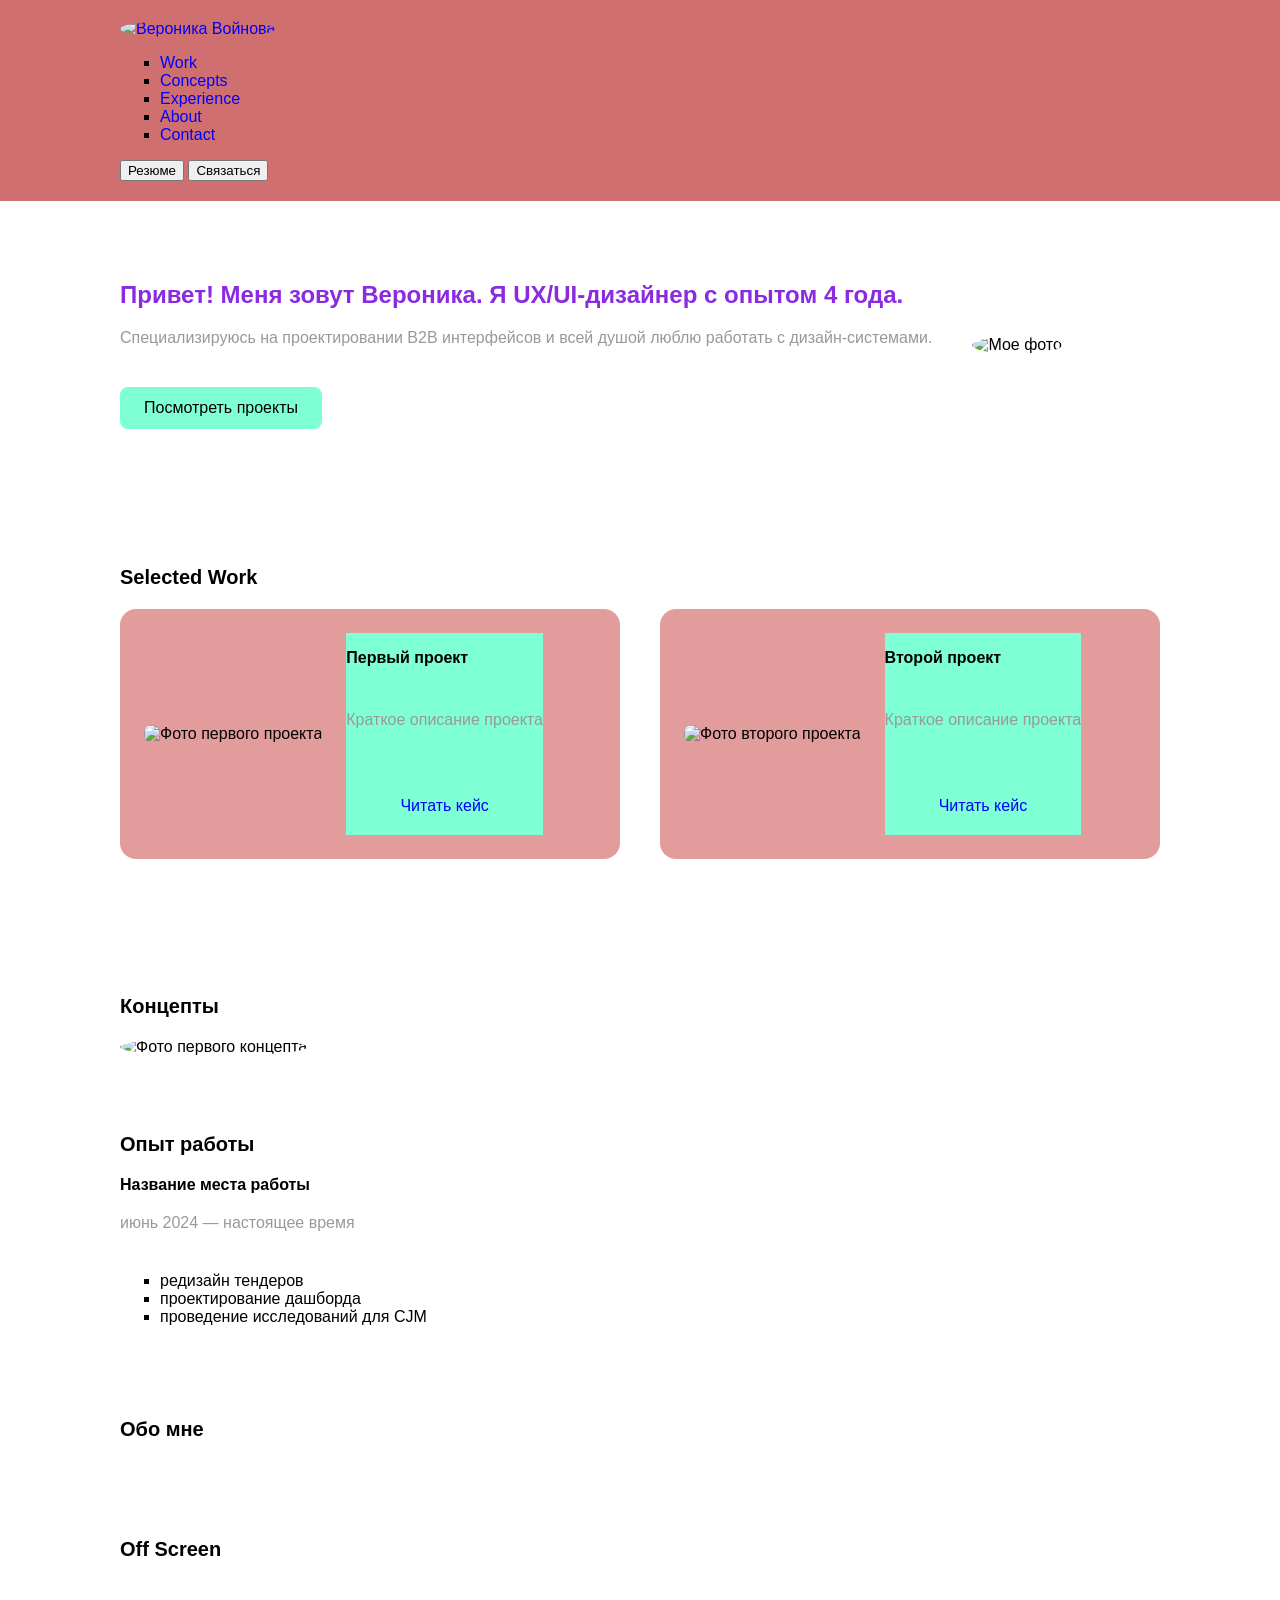
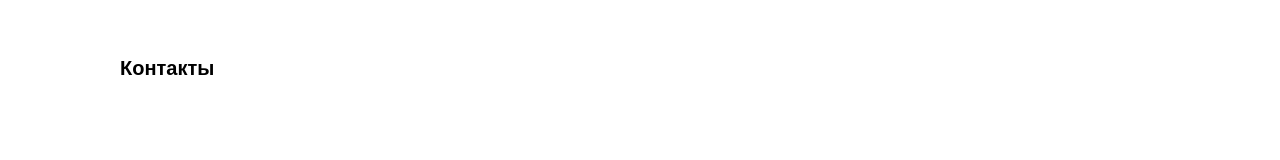
==== index.html @ bfbe74fc "обновление структуры без визуального рефакторинга" ====
<!DOCTYPE html>
<html lang="ru">
<head>
  <meta charset="UTF-8">
  <meta name="viewport" content="width=device-width, initial-scale=1.0">
  <title>Вероника Войнова</title>
  <link rel="stylesheet" href="style.css">
</head>
<body>

<header class="header">
    <div class="container header-container">
      <a href="/" class="logo">
        <img src="images/logo.jpg" alt="Вероника Войнова">
      </a>
      <nav class="navigation">
        <ul>
        <li><a href="#projects" class="menu-link">Work</a></li>
        <li><a href="#concepts" class="menu-link">Concepts</a></li>
        <li><a href="#experience" class="menu-link">Experience</a></li>
        <li><a href="#about" class="menu-link">About</a></li>
        <li><a href="#contact" class="menu-link">Contact</a></li>
        </ul>
      </nav>
      <div class="actions">
        <button class="button button-secondary" name="cv">Резюме</button>
        <button class="button button-primary" name="call">Связаться</button>
      </div>
    </div>
</header>

<main>

  <section class="hero">
    <div class="container hero-container">
      <div class="hero-content">
        <h1>Привет! Меня зовут Вероника. Я UX/UI-дизайнер с опытом 4 года.</h1>
        <p>Специализируюсь на проектировании B2B интерфейсов и всей душой люблю работать с дизайн-системами.</p>
        <a href="#projects" class="hero-button">Посмотреть проекты</a>
      </div>
      <!--вероятно фото можно поместить вообще в самом верху-->
      <div class="hero-photo">
        <img src="images/avatar.jpg" alt="Мое фото">
      </div>
    </div>
  </section>

  <section class="projects" id="projects">
    <div class="container">
    <h2>Selected Work</h2>
    <div class="projects-row">
      <div class="project-card">
        <img src="images/prjctimg1.jpg" alt="Фото первого проекта" class="project-card-img">
        <div class="project-card-content">
          <h3>Первый проект</h3>
          <p class="project-card-description">Краткое описание проекта</p>
          <a href="#" class="project-card-button">Читать кейс</a>
        </div>
      </div>
      <div class="project-card">
        <img src="images/prjctimg2.jpg" alt="Фото второго проекта" class="project-card-img">
        <div class="project-card-content">
          <h3>Второй проект</h3>
          <p class="project-card-description">Краткое описание проекта</p>
          <a href="#" class="project-card-button">Читать кейс</a>
        </div>
      </div>
    </div>
    </div>
  </section>

  <section class="concepts" id="concepts">
    <div class="container">
    <h2>Концепты</h2>
    <div class="concept-row">
      <div class="concept-card">
        <img src="images/conceptimg1.jpg" alt="Фото первого концепта" class="concept-card-img">
      </div>
    </div>
    </div>
  </section>

  <section class="experience" id="experience">
    <div class="container">
    <h2>Опыт работы</h2>
    <div>
      <h3>Название места работы</h3>
      <p class="exp-timer">июнь 2024 — настоящее время</p>
      <ul class="exp-description">
        <li>редизайн тендеров</li>
        <li>проектирование дашборда</li>
        <li>проведение исследований для CJM</li>
      </ul>
    </div>
    </div>
  </section>

  <section class="about" id="about">
    <div class="container">
      <h2>Обо мне</h2>
    </div>

  </section>

  <!-- Временная секция: позже удалить или интегрировать в About/Experience.
  <section class="skills" id="skills">
    <div class="container">
      <h2>Что я умею</h2>
    </div>

  </section>
  -->

  <section id="off-screen">
    <div class="container">
      <h2>Off Screen</h2>
    </div>
  </section>

  <section class="contact" id="contact">
    <div class="container">
    <h2>Контакты</h2>
    </div>
  </section>
</main>

<footer>

</footer>

<script src="script.js">

</script>

</body>
</html>
---- style.css ----
body {
  font-family: 'Lucida Sans', 'Lucida Sans Regular', 'Lucida Grande', 'Lucida Sans Unicode', Geneva, Verdana, sans-serif;
  margin: 0;
}
.header {
    background: rgb(207, 111, 111);
    padding: 20px 0;
    position: sticky;
    top: 0;
}

.hero {
  text-align: left;
  padding: 60px 0px;
}

.container {
  max-width: 1200px;
  padding: 0 120px;
  margin: 0 auto;
}

.hero-container {
  display: flex;
  gap: 40px;
  align-items: center;
  background-color: white;
}
img {
  border-radius: 50%;
}
h1 {
  color: blueviolet;
  font-size: 24px;
  margin-bottom: 20px;
}
p {
  color: #999;
  margin-bottom: 40px;
}
a {
  color: blue;
  text-decoration: none;
}
.hero-button {
  display: inline-block;
  padding: 12px 24px;
  background-color: aquamarine;
  border-radius: 8px;
  color: black;
  cursor: pointer;
}
.hero-button:hover {
  transition: background-color 0.8s ease;
  background-color: forestgreen;
}

.projects{
  text-align: left;
  padding: 60px 0px;
}

.projects-row {
  display: flex;
  gap: 40px;
}

.project-card {
  padding: 24px;
  display: flex;
  flex: 1;
  gap: 24px;
  align-items: center;
  background-color: rgb(227, 156, 156);
  border-radius: 16px;
}

h2 {
  color: #000;
  font-size: 20px;
  margin-bottom: 20px;
}
h3 {
  color: black;
  font-size: 16px;
  margin-bottom: 20px;
}

.project-card-content {
  display: grid;
  background-color:aquamarine;
  gap: 8px;
}

.project-card-img {
  border-radius: 8px;
}

.project-card-button {
  margin: 0 auto;
  padding: 20px 40px;
  align-items: center;
}

li {
  list-style: square;
}

.about {
  text-align: left;
  padding: 60px 0px;
}

.skills {
  text-align: left;
  padding: 60px 0px;
}

.concepts {
  text-align: left;
  padding: 60px 0px;
}

.contact {
  text-align: left;
  padding: 60px 0px;
}
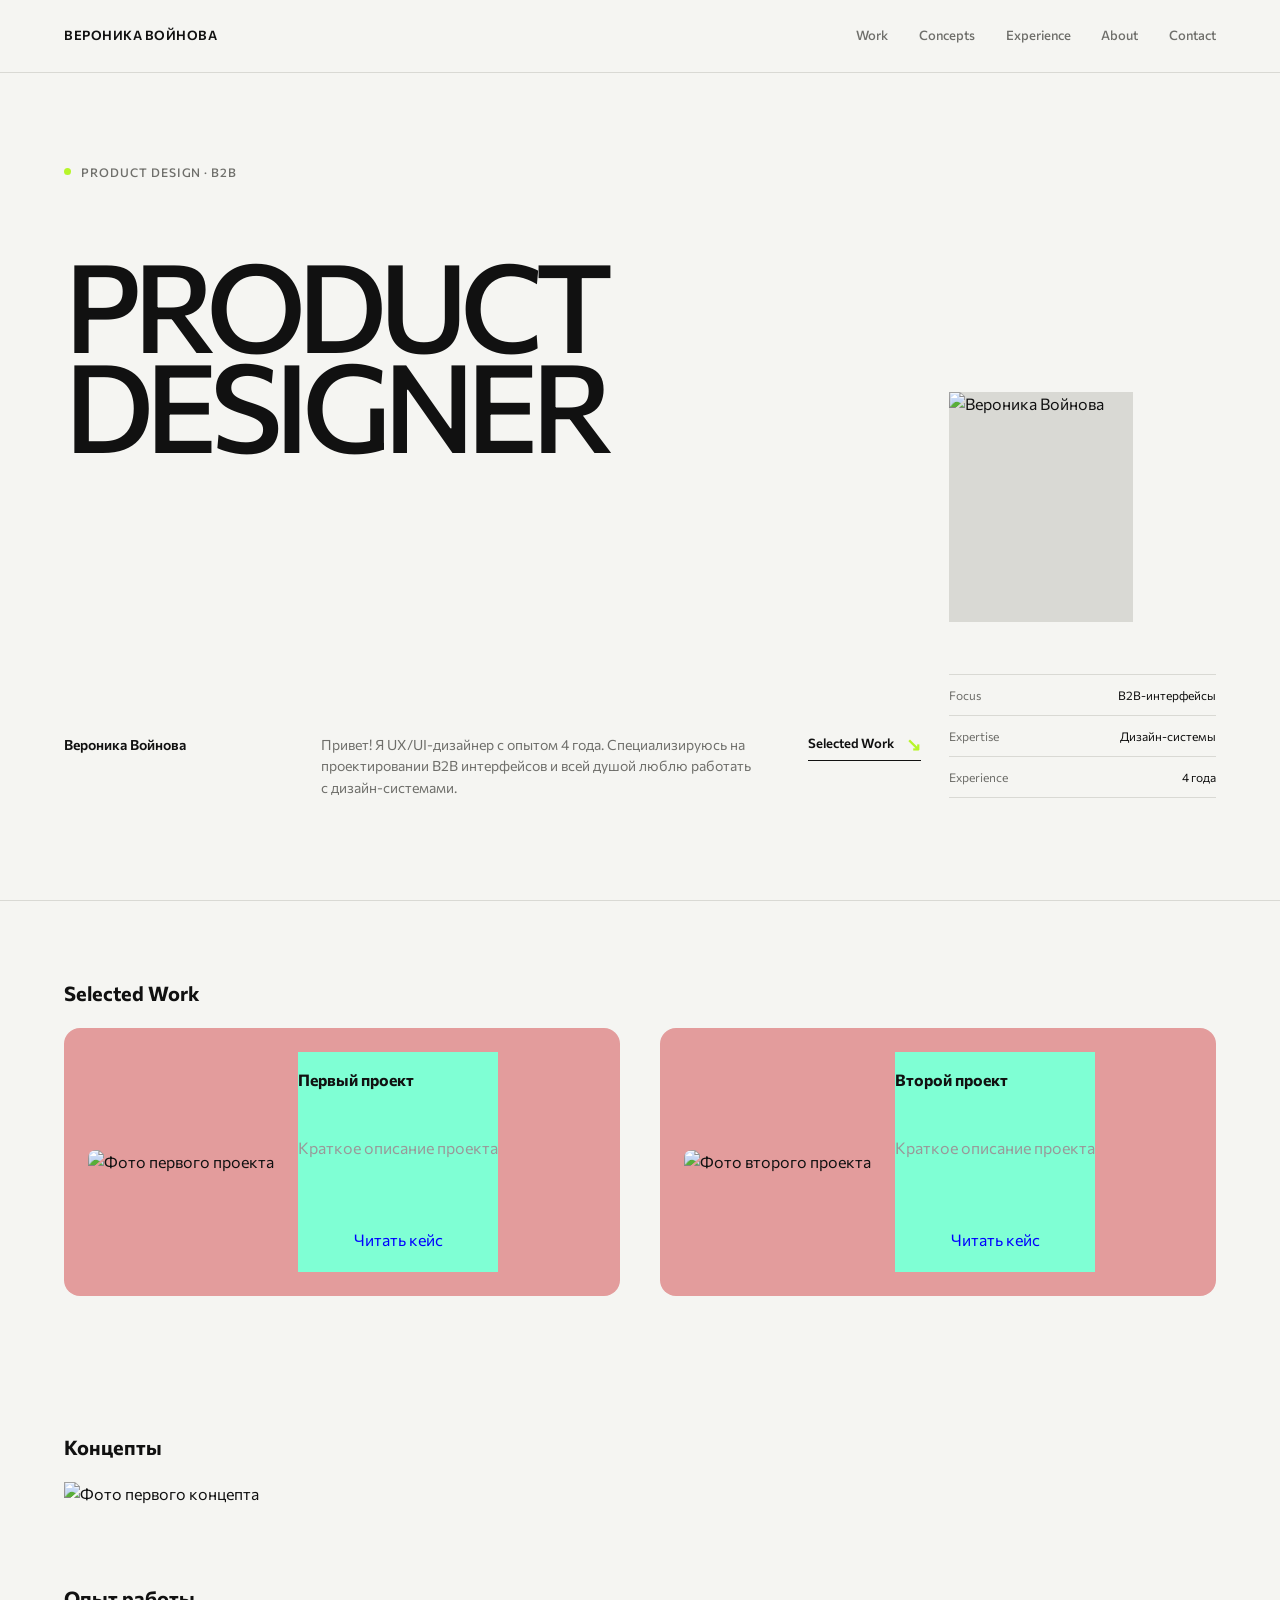
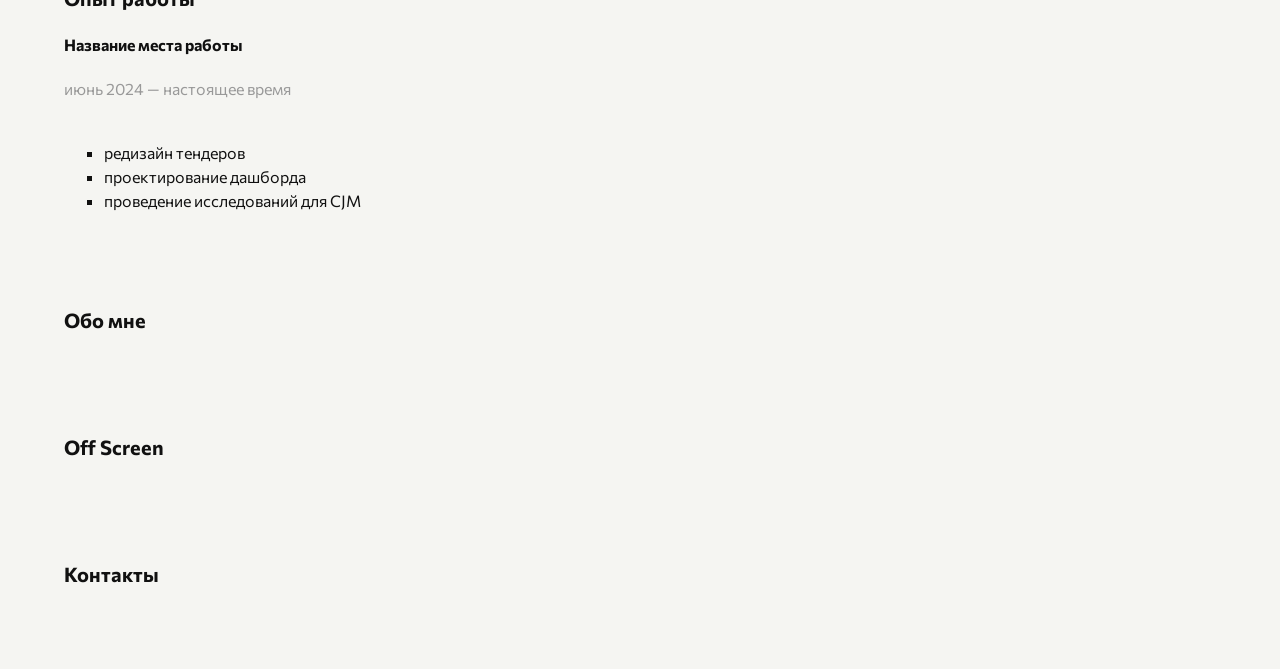
==== commit 5319aa14: "Redesign header and hero" ====
--- a/index.html
+++ b/index.html
@@ -4,15 +4,16 @@
   <meta charset="UTF-8">
   <meta name="viewport" content="width=device-width, initial-scale=1.0">
   <title>Вероника Войнова</title>
+  <link rel="preconnect" href="https://fonts.googleapis.com">
+  <link rel="preconnect" href="https://fonts.gstatic.com" crossorigin>
+  <link href="https://fonts.googleapis.com/css2?family=Commissioner:wght@400;500;600&amp;display=swap" rel="stylesheet">
   <link rel="stylesheet" href="style.css">
 </head>
 <body>
 
 <header class="header">
     <div class="container header-container">
-      <a href="/" class="logo">
-        <img src="images/logo.jpg" alt="Вероника Войнова">
-      </a>
+      <a href="./" class="logo">Вероника Войнова</a>
       <nav class="navigation">
         <ul>
         <li><a href="#projects" class="menu-link">Work</a></li>
@@ -22,10 +23,6 @@
         <li><a href="#contact" class="menu-link">Contact</a></li>
         </ul>
       </nav>
-      <div class="actions">
-        <button class="button button-secondary" name="cv">Резюме</button>
-        <button class="button button-primary" name="call">Связаться</button>
-      </div>
     </div>
 </header>
 
@@ -34,15 +31,34 @@
   <section class="hero">
     <div class="container hero-container">
       <div class="hero-content">
-        <h1>Привет! Меня зовут Вероника. Я UX/UI-дизайнер с опытом 4 года.</h1>
-        <p>Специализируюсь на проектировании B2B интерфейсов и всей душой люблю работать с дизайн-системами.</p>
-        <a href="#projects" class="hero-button">Посмотреть проекты</a>
+        <p class="hero-kicker"><span aria-hidden="true"></span>Product design · B2B</p>
+        <h1 class="hero-title">Product<br>Designer</h1>
+        <div class="hero-intro">
+          <p class="hero-name">Вероника Войнова</p>
+          <p class="hero-description">Привет! Я UX/UI-дизайнер с опытом 4 года. Специализируюсь на проектировании B2B интерфейсов и всей душой люблю работать с дизайн-системами.</p>
+          <a href="#projects" class="hero-button">Selected Work <span aria-hidden="true">↘</span></a>
+        </div>
       </div>
-      <!--вероятно фото можно поместить вообще в самом верху-->
-      <div class="hero-photo">
-        <img src="images/avatar.jpg" alt="Мое фото">
+      <aside class="hero-aside" aria-label="Специализация">
+        <div class="hero-photo">
+          <img class="hero-photo-img" src="images/avatar.jpg" alt="Вероника Войнова">
+        </div>
+        <dl class="hero-meta">
+          <div>
+            <dt>Focus</dt>
+            <dd>B2B-интерфейсы</dd>
+          </div>
+          <div>
+            <dt>Expertise</dt>
+            <dd>Дизайн-системы</dd>
+          </div>
+          <div>
+            <dt>Experience</dt>
+            <dd>4 года</dd>
+          </div>
+        </dl>
+      </aside>
       </div>
-    </div>
   </section>
 
   <section class="projects" id="projects">
@@ -133,4 +149,4 @@
 </script>
 
 </body>
-</html>+</html>
--- a/style.css
+++ b/style.css
@@ -1,95 +1,305 @@
+:root {
+  --color-bg: #F5F5F2;
+  --color-text: #111111;
+  --color-text-secondary: #6F6F6B;
+  --color-border: #D9D9D4;
+  --color-accent: #B7F52A;
+  --container-width: 1280px;
+  --page-gutter: clamp(20px, 5vw, 72px);
+  --header-height: 72px;
+}
+
+*,
+*::before,
+*::after {
+  box-sizing: border-box;
+}
+
+html {
+  scroll-behavior: smooth;
+}
+
 body {
-  font-family: 'Lucida Sans', 'Lucida Sans Regular', 'Lucida Grande', 'Lucida Sans Unicode', Geneva, Verdana, sans-serif;
-  margin: 0;
-}
+  margin: 0;
+  background: var(--color-bg);
+  color: var(--color-text);
+  font-family: "Commissioner", Arial, sans-serif;
+  line-height: 1.5;
+  -webkit-font-smoothing: antialiased;
+}
+
+img {
+  display: block;
+  max-width: 100%;
+}
+
+a {
+  color: inherit;
+  text-decoration: none;
+}
+
+button {
+  font: inherit;
+}
+
+.container {
+  width: min(calc(100% - (2 * var(--page-gutter))), var(--container-width));
+  margin-inline: auto;
+}
+
 .header {
-    background: rgb(207, 111, 111);
-    padding: 20px 0;
-    position: sticky;
-    top: 0;
+  position: sticky;
+  z-index: 10;
+  top: 0;
+  background: var(--color-bg);
+  border-bottom: 1px solid var(--color-border);
+}
+
+.header-container {
+  display: flex;
+  min-height: var(--header-height);
+  align-items: center;
+  justify-content: space-between;
+  gap: 40px;
+}
+
+.logo {
+  flex: 0 0 auto;
+  font-size: 13px;
+  font-weight: 600;
+  letter-spacing: 0.04em;
+  text-transform: uppercase;
+}
+
+.navigation ul {
+  display: flex;
+  align-items: center;
+  gap: clamp(18px, 2.4vw, 36px);
+  margin: 0;
+  padding: 0;
+  list-style: none;
+}
+
+.menu-link {
+  position: relative;
+  display: inline-block;
+  padding-block: 8px;
+  color: var(--color-text-secondary);
+  font-size: 13px;
+  font-weight: 500;
+}
+
+.menu-link::after {
+  position: absolute;
+  right: 0;
+  bottom: 3px;
+  left: 0;
+  height: 2px;
+  background: var(--color-accent);
+  content: "";
+  transform: scaleX(0);
+  transform-origin: right;
+  transition: transform 180ms ease;
+}
+
+.menu-link:hover,
+.menu-link:focus-visible {
+  color: var(--color-text);
+}
+
+.menu-link:hover::after,
+.menu-link:focus-visible::after {
+  transform: scaleX(1);
+  transform-origin: left;
 }
 
 .hero {
+  display: flex;
+  min-height: calc(100svh - var(--header-height));
+  align-items: stretch;
+  padding-block: clamp(48px, 7vw, 104px) clamp(56px, 8vw, 120px);
+  border-bottom: 1px solid var(--color-border);
+}
+
+.hero-container {
+  display: grid;
+  grid-template-columns: repeat(12, minmax(0, 1fr));
+  gap: clamp(20px, 2.2vw, 32px);
+  align-items: end;
+}
+
+.hero-content {
+  display: flex;
+  grid-column: 1 / span 9;
+  min-width: 0;
+  flex-direction: column;
+  align-self: stretch;
+}
+
+.hero-kicker {
+  display: flex;
+  align-items: center;
+  gap: 10px;
+  margin: 0 0 clamp(56px, 8vh, 104px);
+  color: var(--color-text-secondary);
+  font-size: 12px;
+  font-weight: 500;
+  letter-spacing: 0.08em;
+  text-transform: uppercase;
+}
+
+.hero-kicker span {
+  width: 7px;
+  height: 7px;
+  flex: 0 0 auto;
+  background: var(--color-accent);
+  border-radius: 50%;
+}
+
+.hero-title {
+  max-width: 100%;
+  margin: 0;
+  font-size: clamp(64px, 9.6vw, 146px);
+  font-weight: 500;
+  letter-spacing: -0.07em;
+  line-height: 0.82;
+  text-transform: uppercase;
+}
+
+.hero-intro {
+  display: grid;
+  grid-template-columns: minmax(140px, 0.8fr) minmax(260px, 1.6fr) auto;
+  gap: clamp(20px, 2.2vw, 32px);
+  align-items: start;
+  margin-top: auto;
+  padding-top: clamp(64px, 10vh, 128px);
+}
+
+.hero-name,
+.hero-description {
+  margin: 0;
+}
+
+.hero-name {
+  font-size: 14px;
+  font-weight: 600;
+}
+
+.hero-description {
+  max-width: 48ch;
+  color: var(--color-text-secondary);
+  font-size: clamp(14px, 1.1vw, 16px);
+}
+
+.hero-button {
+  display: inline-flex;
+  align-items: center;
+  gap: 12px;
+  padding-bottom: 6px;
+  border-bottom: 1px solid var(--color-text);
+  font-size: 13px;
+  font-weight: 600;
+  white-space: nowrap;
+}
+
+.hero-button span {
+  color: var(--color-accent);
+  font-size: 18px;
+  line-height: 1;
+  transition: transform 180ms ease;
+}
+
+.hero-button:hover span,
+.hero-button:focus-visible span {
+  transform: translate(3px, 3px);
+}
+
+.hero-aside {
+  display: flex;
+  grid-column: 10 / -1;
+  min-width: 0;
+  flex-direction: column;
+  justify-content: flex-end;
+  gap: clamp(28px, 4vw, 56px);
+}
+
+.hero-photo {
+  width: min(100%, 184px);
+  aspect-ratio: 4 / 5;
+  overflow: hidden;
+  background: var(--color-border);
+}
+
+.hero-photo-img {
+  width: 100%;
+  height: 100%;
+  object-fit: cover;
+}
+
+.hero-meta {
+  margin: 0;
+  border-top: 1px solid var(--color-border);
+}
+
+.hero-meta div {
+  display: grid;
+  grid-template-columns: 72px minmax(0, 1fr);
+  gap: 12px;
+  padding-block: 11px;
+  border-bottom: 1px solid var(--color-border);
+  font-size: 12px;
+}
+
+.hero-meta dt {
+  color: var(--color-text-secondary);
+}
+
+.hero-meta dd {
+  margin: 0;
+  text-align: right;
+}
+
+.projects {
+  padding: 60px 0;
   text-align: left;
-  padding: 60px 0px;
-}
-
-.container {
-  max-width: 1200px;
-  padding: 0 120px;
-  margin: 0 auto;
-}
-
-.hero-container {
+}
+
+.projects-row {
   display: flex;
   gap: 40px;
-  align-items: center;
-  background-color: white;
-}
-img {
-  border-radius: 50%;
-}
-h1 {
-  color: blueviolet;
-  font-size: 24px;
-  margin-bottom: 20px;
-}
-p {
-  color: #999;
-  margin-bottom: 40px;
-}
-a {
-  color: blue;
-  text-decoration: none;
-}
-.hero-button {
-  display: inline-block;
-  padding: 12px 24px;
-  background-color: aquamarine;
-  border-radius: 8px;
-  color: black;
-  cursor: pointer;
-}
-.hero-button:hover {
-  transition: background-color 0.8s ease;
-  background-color: forestgreen;
-}
-
-.projects{
-  text-align: left;
-  padding: 60px 0px;
-}
-
-.projects-row {
-  display: flex;
-  gap: 40px;
 }
 
 .project-card {
+  display: flex;
+  flex: 1;
+  align-items: center;
+  gap: 24px;
   padding: 24px;
-  display: flex;
-  flex: 1;
-  gap: 24px;
-  align-items: center;
   background-color: rgb(227, 156, 156);
   border-radius: 16px;
 }
 
 h2 {
-  color: #000;
+  margin-bottom: 20px;
+  color: var(--color-text);
   font-size: 20px;
+}
+
+h3 {
   margin-bottom: 20px;
-}
-h3 {
-  color: black;
+  color: var(--color-text);
   font-size: 16px;
-  margin-bottom: 20px;
 }
 
 .project-card-content {
   display: grid;
-  background-color:aquamarine;
   gap: 8px;
+  background-color: aquamarine;
+}
+
+.project-card-description {
+  margin-bottom: 40px;
+  color: #999;
 }
 
 .project-card-img {
@@ -97,31 +307,131 @@
 }
 
 .project-card-button {
+  align-items: center;
   margin: 0 auto;
   padding: 20px 40px;
-  align-items: center;
-}
-
-li {
+  color: blue;
+}
+
+.exp-timer {
+  margin-bottom: 40px;
+  color: #999;
+}
+
+.exp-description li {
   list-style: square;
 }
 
-.about {
+.about,
+.skills,
+.concepts,
+.contact {
+  padding: 60px 0;
   text-align: left;
-  padding: 60px 0px;
-}
-
-.skills {
-  text-align: left;
-  padding: 60px 0px;
-}
-
-.concepts {
-  text-align: left;
-  padding: 60px 0px;
-}
-
-.contact {
-  text-align: left;
-  padding: 60px 0px;
-}+}
+
+@media (max-width: 900px) {
+  .hero-content {
+    grid-column: 1 / span 9;
+  }
+
+  .hero-aside {
+    grid-column: 10 / -1;
+  }
+
+  .hero-intro {
+    grid-template-columns: 1fr 2fr;
+  }
+
+  .hero-button {
+    grid-column: 2;
+    justify-self: start;
+  }
+}
+
+@media (max-width: 700px) {
+  :root {
+    --header-height: auto;
+  }
+
+  .header-container {
+    display: grid;
+    gap: 8px;
+    padding-block: 14px 10px;
+  }
+
+  .navigation {
+    width: 100%;
+    overflow-x: auto;
+    scrollbar-width: none;
+  }
+
+  .navigation::-webkit-scrollbar {
+    display: none;
+  }
+
+  .navigation ul {
+    width: max-content;
+  }
+
+  .hero {
+    min-height: auto;
+    padding-block: 40px 64px;
+  }
+
+  .hero-container {
+    grid-template-columns: 1fr;
+    gap: 56px;
+  }
+
+  .hero-content,
+  .hero-aside {
+    grid-column: 1;
+  }
+
+  .hero-kicker {
+    margin-bottom: 48px;
+  }
+
+  .hero-title {
+    font-size: clamp(54px, 17vw, 88px);
+  }
+
+  .hero-intro {
+    grid-template-columns: 1fr;
+    gap: 16px;
+    padding-top: 56px;
+  }
+
+  .hero-description {
+    max-width: 38ch;
+  }
+
+  .hero-button {
+    grid-column: 1;
+    margin-top: 16px;
+  }
+
+  .hero-aside {
+    display: grid;
+    grid-template-columns: 112px minmax(0, 1fr);
+    align-items: end;
+    gap: 24px;
+  }
+
+  .hero-photo {
+    width: 112px;
+  }
+}
+
+@media (prefers-reduced-motion: reduce) {
+  html {
+    scroll-behavior: auto;
+  }
+
+  *,
+  *::before,
+  *::after {
+    transition-duration: 0.01ms !important;
+  }
+}
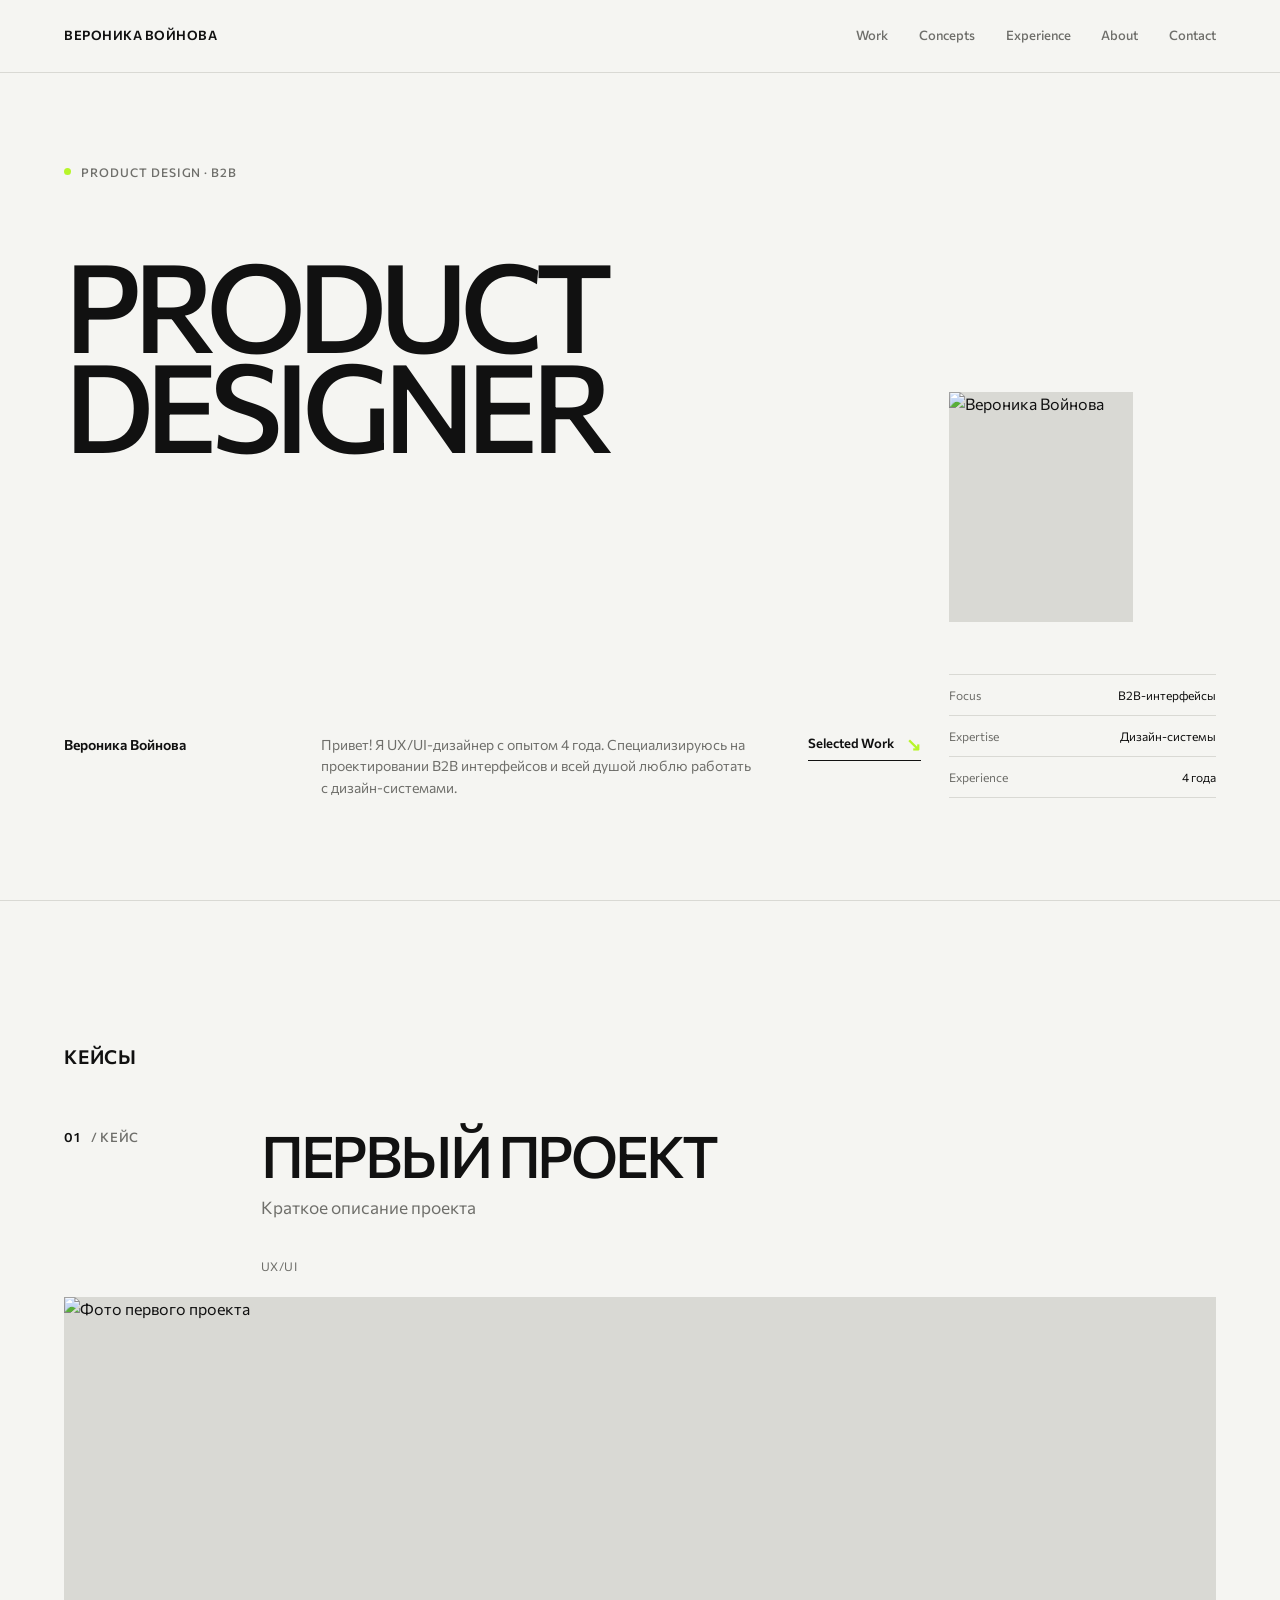
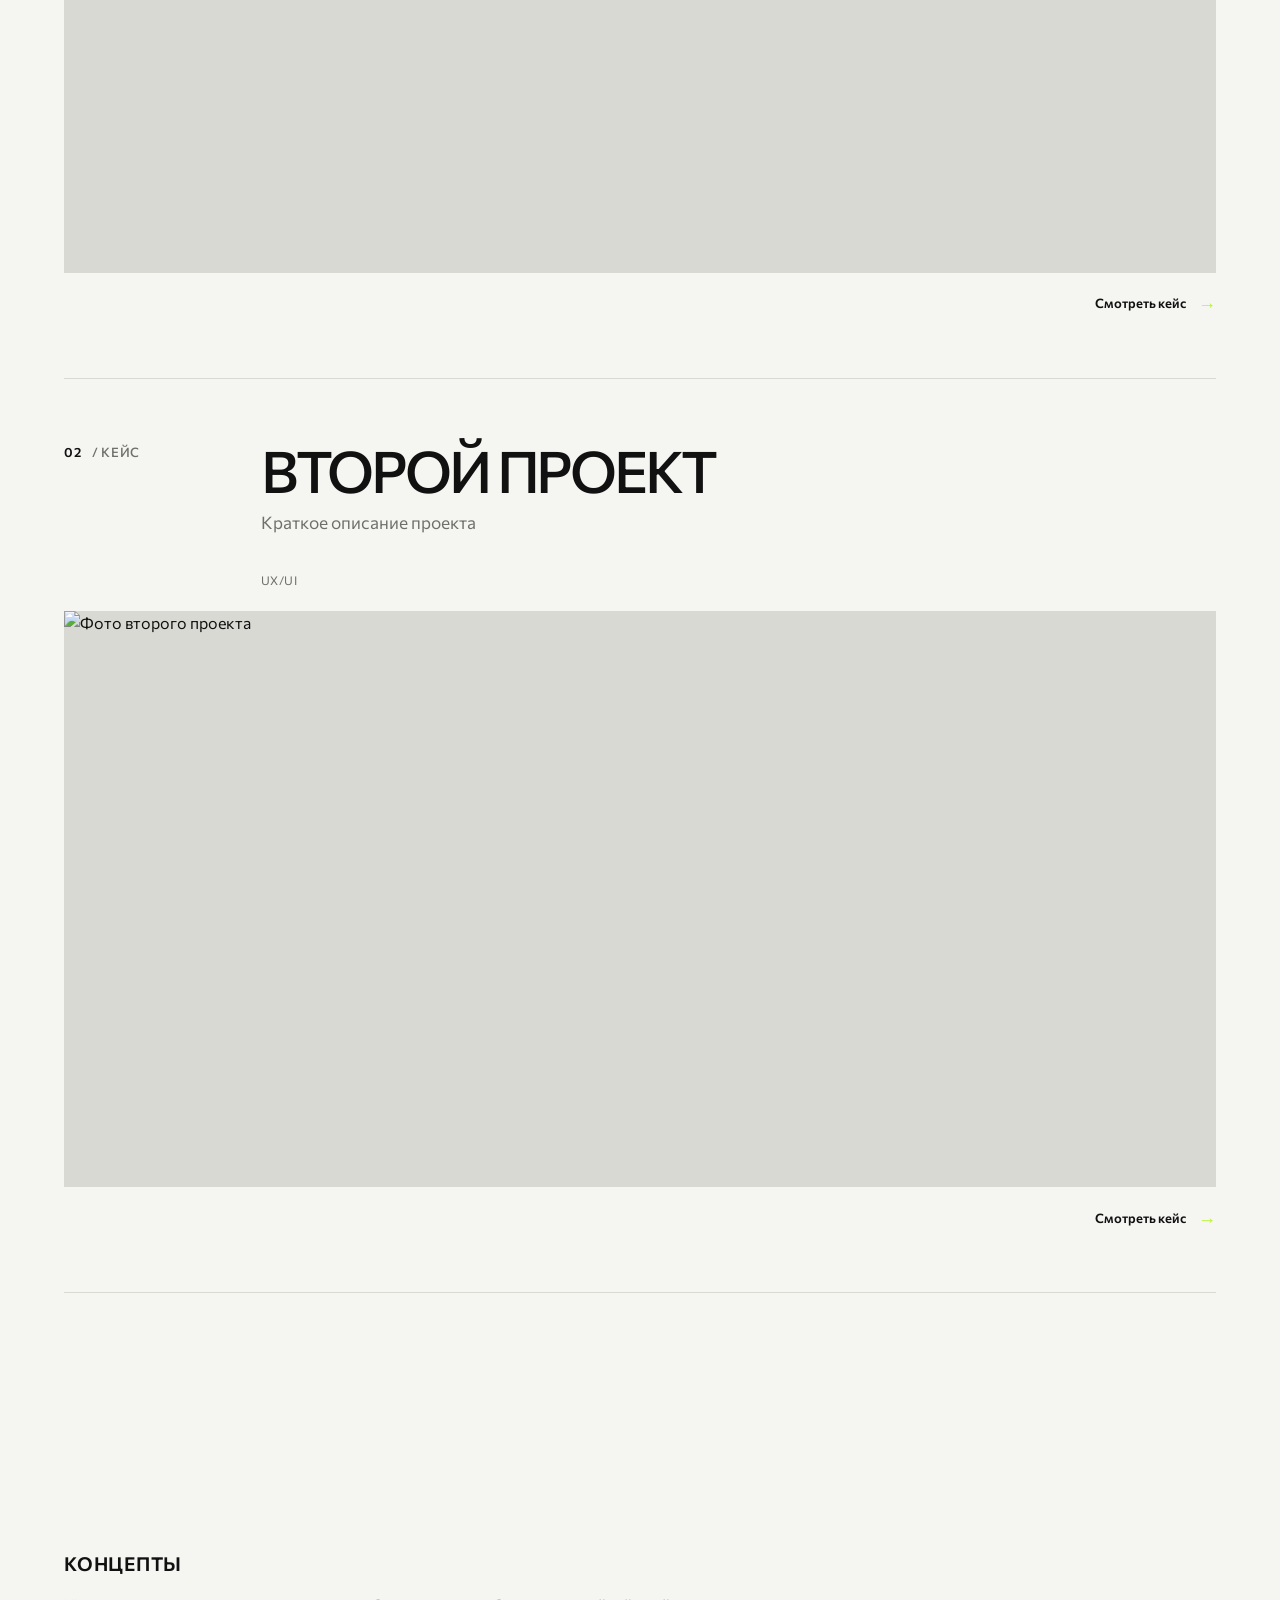
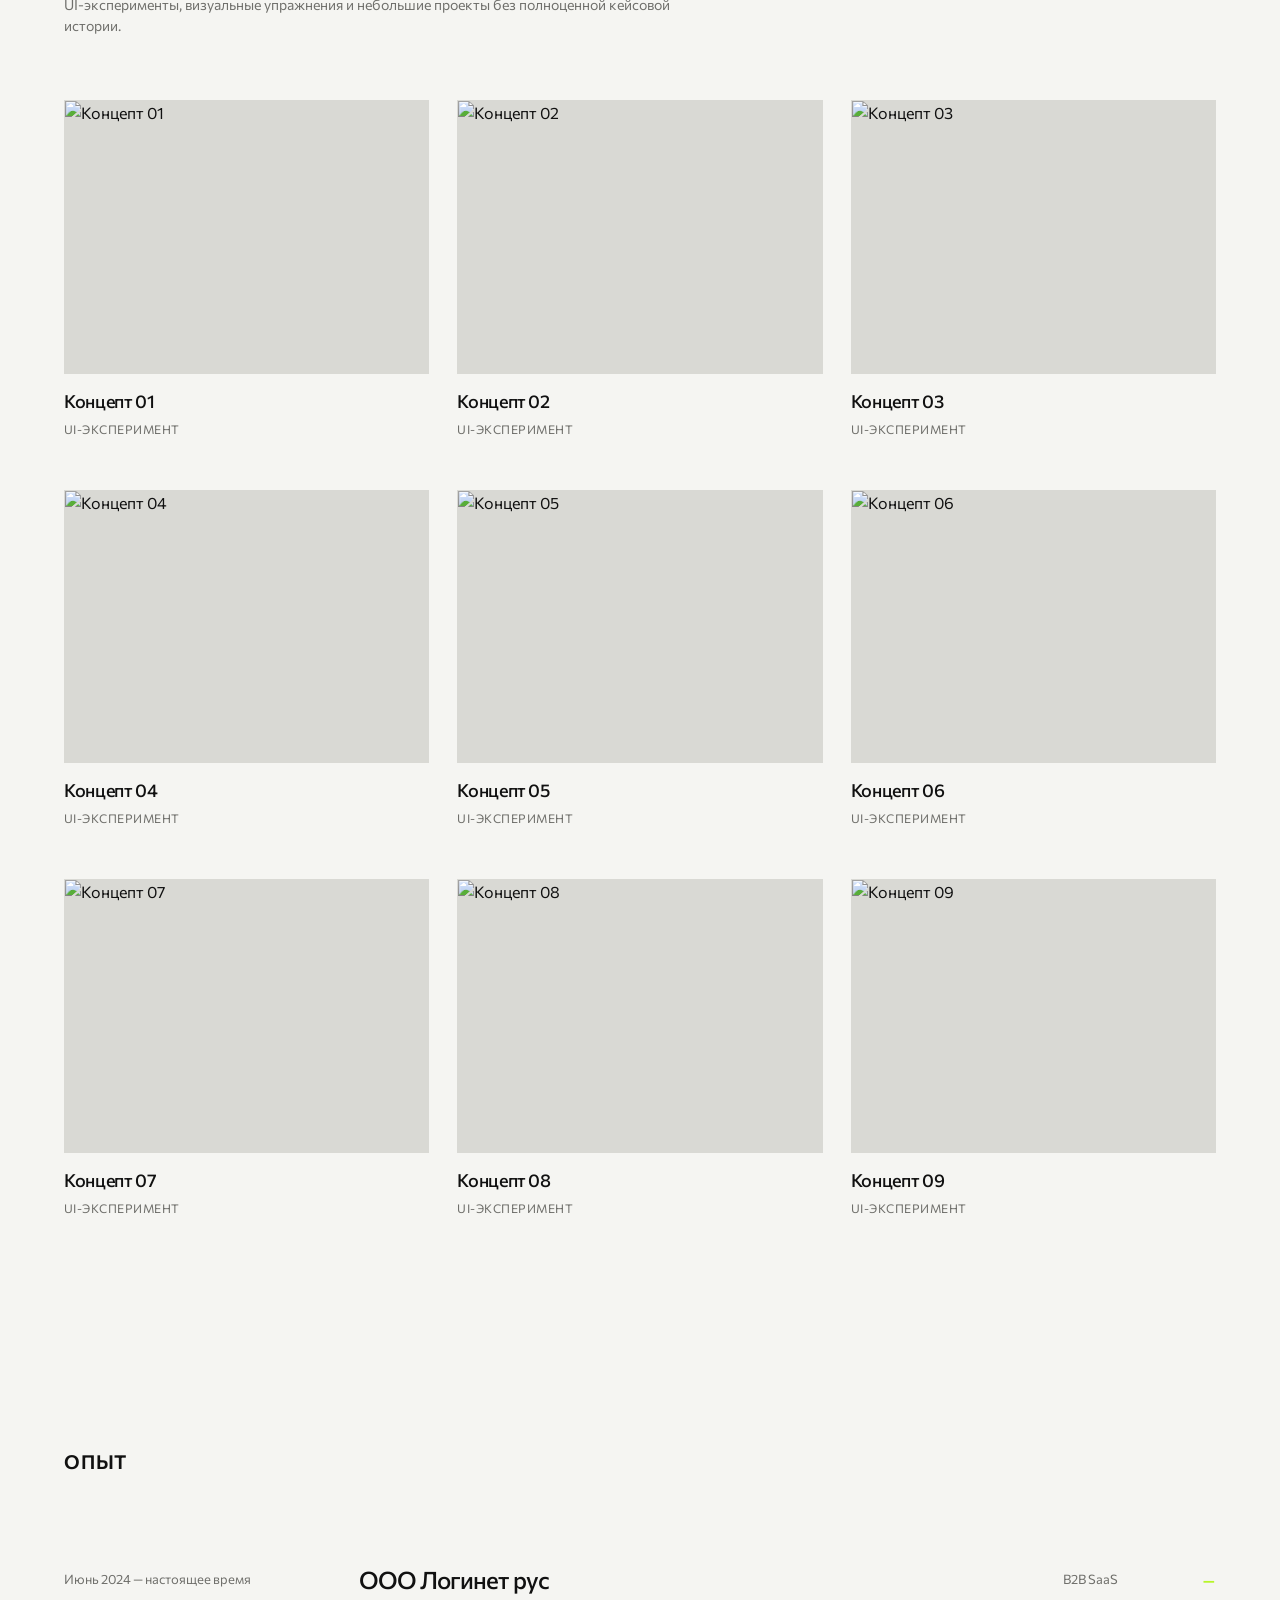
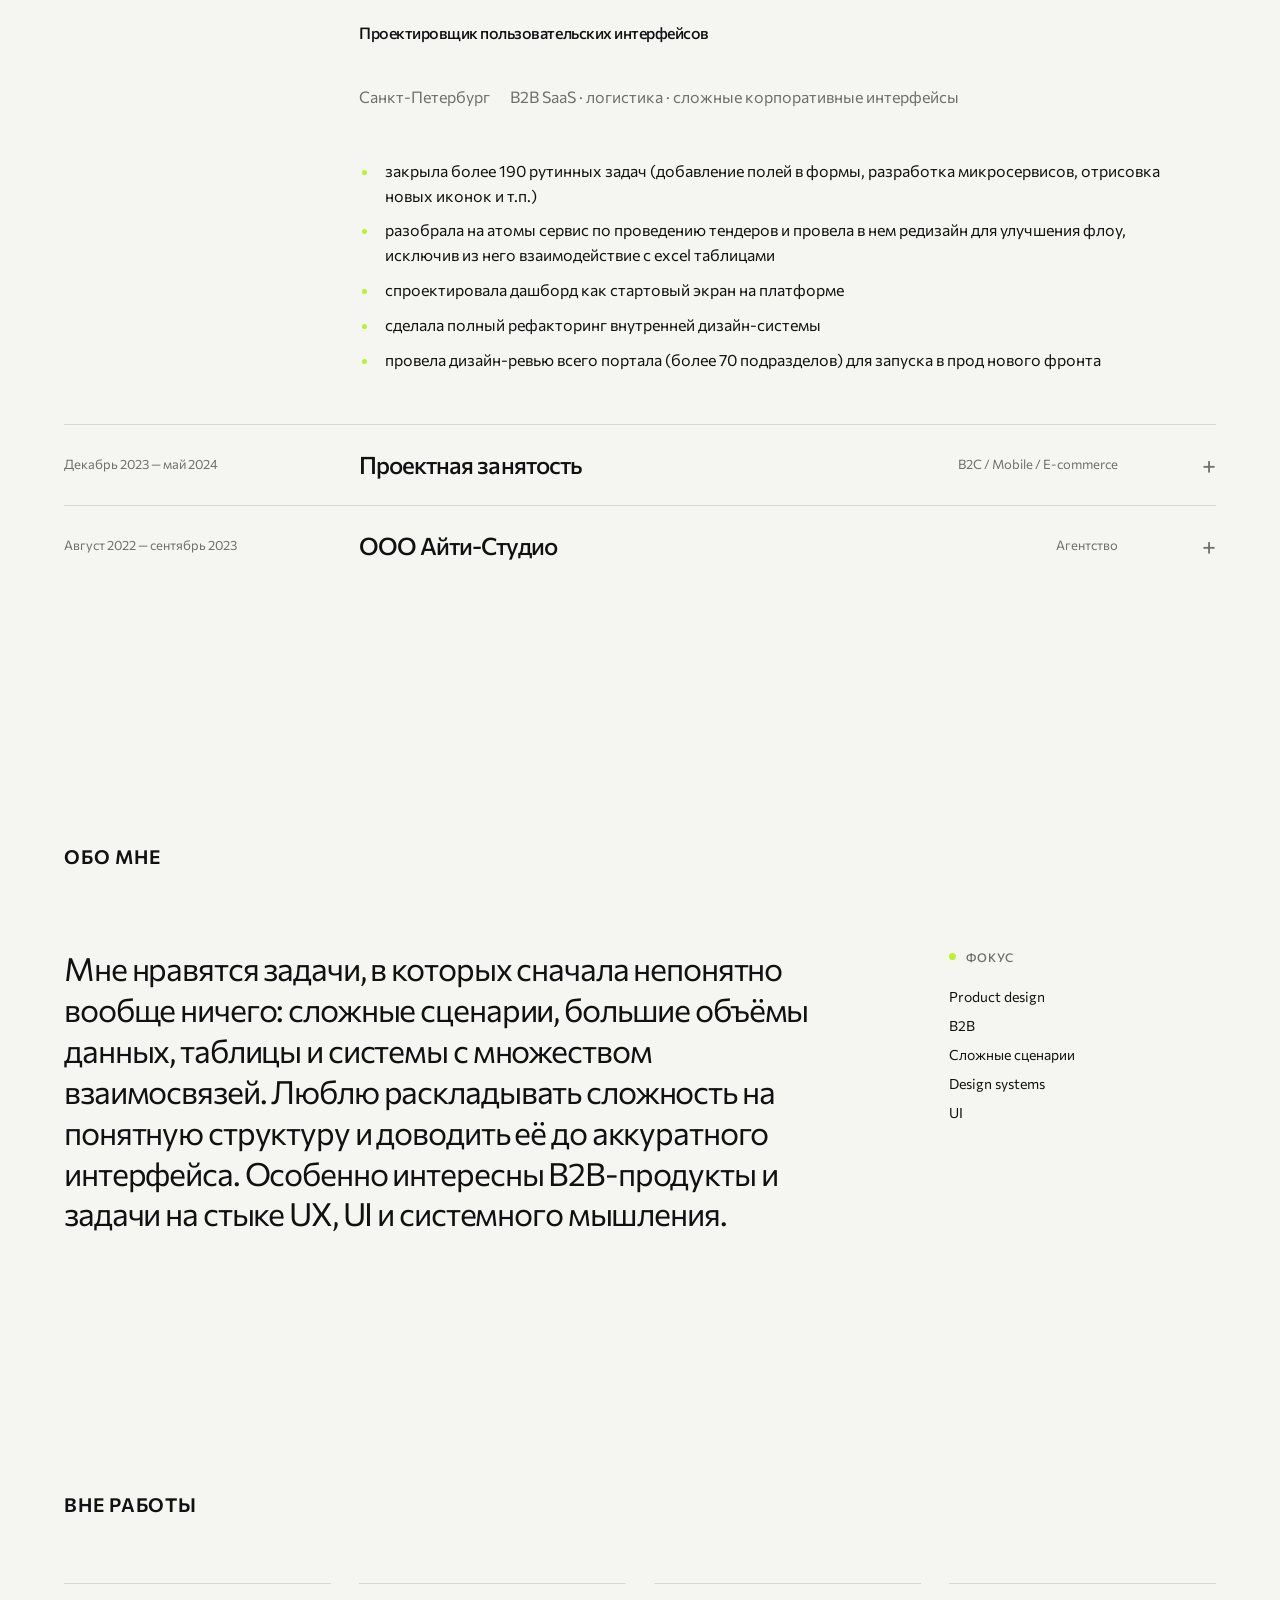
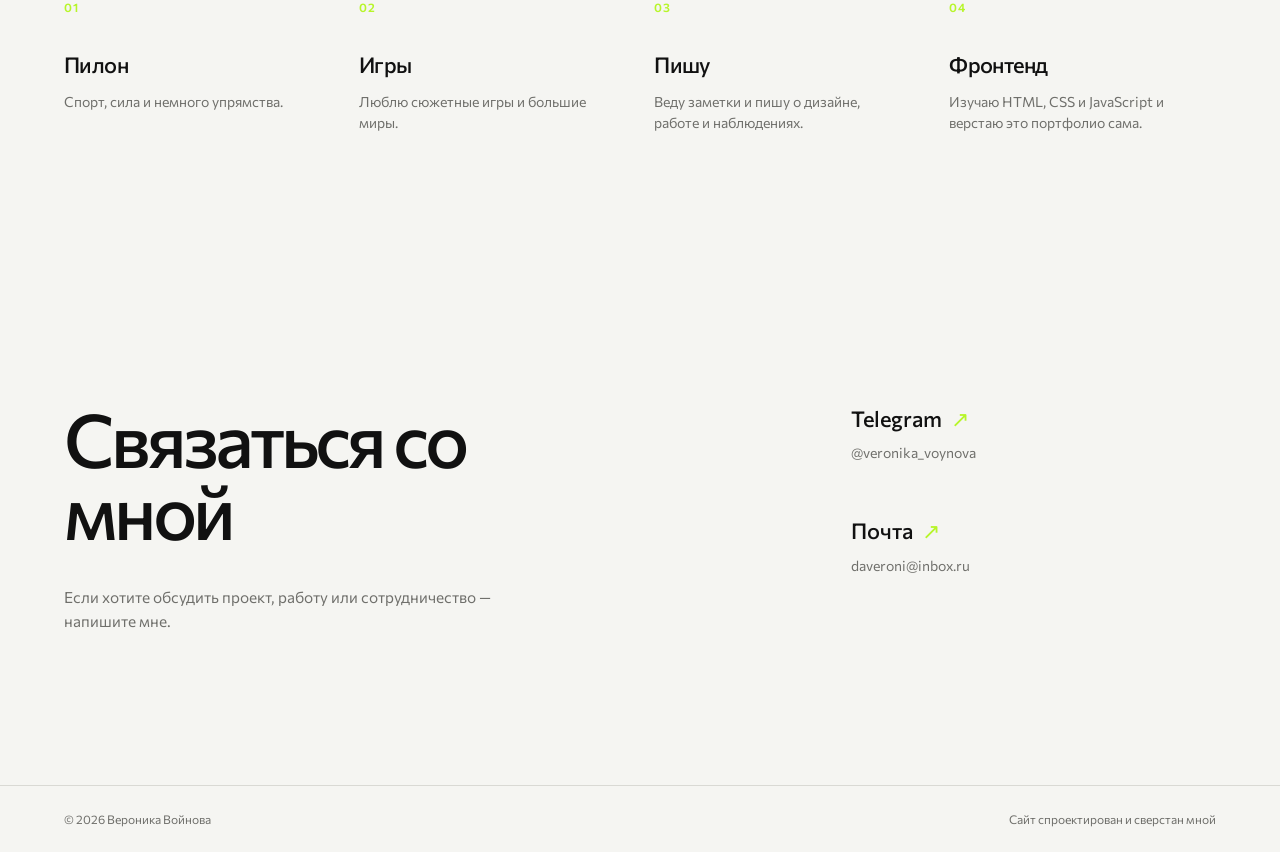
==== commit 13da2277: "черновой дизайн" ====
--- a/index.html
+++ b/index.html
@@ -63,57 +63,375 @@
 
   <section class="projects" id="projects">
     <div class="container">
-    <h2>Selected Work</h2>
-    <div class="projects-row">
-      <div class="project-card">
-        <img src="images/prjctimg1.jpg" alt="Фото первого проекта" class="project-card-img">
-        <div class="project-card-content">
-          <h3>Первый проект</h3>
-          <p class="project-card-description">Краткое описание проекта</p>
-          <a href="#" class="project-card-button">Читать кейс</a>
-        </div>
-      </div>
-      <div class="project-card">
-        <img src="images/prjctimg2.jpg" alt="Фото второго проекта" class="project-card-img">
-        <div class="project-card-content">
-          <h3>Второй проект</h3>
-          <p class="project-card-description">Краткое описание проекта</p>
-          <a href="#" class="project-card-button">Читать кейс</a>
-        </div>
-      </div>
-    </div>
+      <h2 class="projects-heading">Кейсы</h2>
+      <div class="projects-row">
+        <article class="project-card">
+          <header class="project-card-header">
+            <p class="project-card-index"><span>01</span><span>/ Кейс</span></p>
+            <div class="project-card-content">
+              <h3 class="project-card-title">Первый проект</h3>
+              <p class="project-card-description">Краткое описание проекта</p>
+              <p class="project-card-meta">UX/UI</p>
+            </div>
+          </header>
+          <a href="#" class="project-card-media" aria-label="Читать кейс: Первый проект">
+            <img src="images/prjctimg1.jpg" alt="Фото первого проекта" class="project-card-img">
+          </a>
+          <footer class="project-card-footer">
+            <a href="#" class="project-card-button">Смотреть кейс <span aria-hidden="true">→</span></a>
+          </footer>
+        </article>
+
+        <article class="project-card">
+          <header class="project-card-header">
+            <p class="project-card-index"><span>02</span><span>/ Кейс</span></p>
+            <div class="project-card-content">
+              <h3 class="project-card-title">Второй проект</h3>
+              <p class="project-card-description">Краткое описание проекта</p>
+              <p class="project-card-meta">UX/UI</p>
+            </div>
+          </header>
+          <a href="#" class="project-card-media" aria-label="Читать кейс: Второй проект">
+            <img src="images/prjctimg2.jpg" alt="Фото второго проекта" class="project-card-img">
+          </a>
+          <footer class="project-card-footer">
+            <a href="#" class="project-card-button">Смотреть кейс <span aria-hidden="true">→</span></a>
+          </footer>
+        </article>
+      </div>
     </div>
   </section>
 
   <section class="concepts" id="concepts">
     <div class="container">
-    <h2>Концепты</h2>
-    <div class="concept-row">
-      <div class="concept-card">
-        <img src="images/conceptimg1.jpg" alt="Фото первого концепта" class="concept-card-img">
-      </div>
-    </div>
+      <header class="concepts-header">
+        <h2 class="concepts-heading">Концепты</h2>
+        <p class="concepts-description">UI-эксперименты, визуальные упражнения и небольшие проекты без полноценной кейсовой истории.</p>
+      </header>
+      <div class="concept-row">
+        <article class="concept-card">
+          <!-- Для формата «до/после» очистите data-image и заполните data-image-before и data-image-after. -->
+          <button class="concept-card-trigger" type="button"
+            data-title="Концепт 01"
+            data-description="Короткое описание концепта 01."
+            data-image="images/conceptimg1.jpg"
+            data-image-alt="Концепт 01"
+            data-image-before=""
+            data-image-after="">
+            <span class="concept-card-media">
+              <img src="images/conceptimg1.jpg" alt="Концепт 01" class="concept-card-img">
+            </span>
+            <span class="concept-card-content">
+              <span class="concept-card-title">Концепт 01</span>
+              <span class="concept-card-type">UI-эксперимент</span>
+            </span>
+          </button>
+        </article>
+
+        <article class="concept-card">
+          <button class="concept-card-trigger" type="button"
+            data-title="Концепт 02"
+            data-description="Короткое описание концепта 02."
+            data-image="images/conceptimg2.jpg"
+            data-image-alt="Концепт 02"
+            data-image-before=""
+            data-image-after="">
+            <span class="concept-card-media">
+              <img src="images/conceptimg2.jpg" alt="Концепт 02" class="concept-card-img">
+            </span>
+            <span class="concept-card-content">
+              <span class="concept-card-title">Концепт 02</span>
+              <span class="concept-card-type">UI-эксперимент</span>
+            </span>
+          </button>
+        </article>
+
+        <article class="concept-card">
+          <button class="concept-card-trigger" type="button"
+            data-title="Концепт 03"
+            data-description="Короткое описание концепта 03."
+            data-image="images/conceptimg3.jpg"
+            data-image-alt="Концепт 03"
+            data-image-before=""
+            data-image-after="">
+            <span class="concept-card-media">
+              <img src="images/conceptimg3.jpg" alt="Концепт 03" class="concept-card-img">
+            </span>
+            <span class="concept-card-content">
+              <span class="concept-card-title">Концепт 03</span>
+              <span class="concept-card-type">UI-эксперимент</span>
+            </span>
+          </button>
+        </article>
+
+        <article class="concept-card">
+          <button class="concept-card-trigger" type="button"
+            data-title="Концепт 04"
+            data-description="Короткое описание концепта 04."
+            data-image="images/conceptimg4.jpg"
+            data-image-alt="Концепт 04"
+            data-image-before=""
+            data-image-after="">
+            <span class="concept-card-media">
+              <img src="images/conceptimg4.jpg" alt="Концепт 04" class="concept-card-img">
+            </span>
+            <span class="concept-card-content">
+              <span class="concept-card-title">Концепт 04</span>
+              <span class="concept-card-type">UI-эксперимент</span>
+            </span>
+          </button>
+        </article>
+
+        <article class="concept-card">
+          <button class="concept-card-trigger" type="button"
+            data-title="Концепт 05"
+            data-description="Короткое описание концепта 05."
+            data-image="images/conceptimg5.jpg"
+            data-image-alt="Концепт 05"
+            data-image-before=""
+            data-image-after="">
+            <span class="concept-card-media">
+              <img src="images/conceptimg5.jpg" alt="Концепт 05" class="concept-card-img">
+            </span>
+            <span class="concept-card-content">
+              <span class="concept-card-title">Концепт 05</span>
+              <span class="concept-card-type">UI-эксперимент</span>
+            </span>
+          </button>
+        </article>
+
+        <article class="concept-card">
+          <button class="concept-card-trigger" type="button"
+            data-title="Концепт 06"
+            data-description="Короткое описание концепта 06."
+            data-image="images/conceptimg6.jpg"
+            data-image-alt="Концепт 06"
+            data-image-before=""
+            data-image-after="">
+            <span class="concept-card-media">
+              <img src="images/conceptimg6.jpg" alt="Концепт 06" class="concept-card-img">
+            </span>
+            <span class="concept-card-content">
+              <span class="concept-card-title">Концепт 06</span>
+              <span class="concept-card-type">UI-эксперимент</span>
+            </span>
+          </button>
+        </article>
+
+        <article class="concept-card">
+          <button class="concept-card-trigger" type="button"
+            data-title="Концепт 07"
+            data-description="Короткое описание концепта 07."
+            data-image="images/conceptimg7.jpg"
+            data-image-alt="Концепт 07"
+            data-image-before=""
+            data-image-after="">
+            <span class="concept-card-media">
+              <img src="images/conceptimg7.jpg" alt="Концепт 07" class="concept-card-img">
+            </span>
+            <span class="concept-card-content">
+              <span class="concept-card-title">Концепт 07</span>
+              <span class="concept-card-type">UI-эксперимент</span>
+            </span>
+          </button>
+        </article>
+
+        <article class="concept-card">
+          <button class="concept-card-trigger" type="button"
+            data-title="Концепт 08"
+            data-description="Короткое описание концепта 08."
+            data-image="images/conceptimg8.jpg"
+            data-image-alt="Концепт 08"
+            data-image-before=""
+            data-image-after="">
+            <span class="concept-card-media">
+              <img src="images/conceptimg8.jpg" alt="Концепт 08" class="concept-card-img">
+            </span>
+            <span class="concept-card-content">
+              <span class="concept-card-title">Концепт 08</span>
+              <span class="concept-card-type">UI-эксперимент</span>
+            </span>
+          </button>
+        </article>
+
+        <article class="concept-card">
+          <button class="concept-card-trigger" type="button"
+            data-title="Концепт 09"
+            data-description="Короткое описание концепта 09."
+            data-image="images/conceptimg9.jpg"
+            data-image-alt="Концепт 09"
+            data-image-before=""
+            data-image-after="">
+            <span class="concept-card-media">
+              <img src="images/conceptimg9.jpg" alt="Концепт 09" class="concept-card-img">
+            </span>
+            <span class="concept-card-content">
+              <span class="concept-card-title">Концепт 09</span>
+              <span class="concept-card-type">UI-эксперимент</span>
+            </span>
+          </button>
+        </article>
+      </div>
+    </div>
+
+    <div class="concept-lightbox" hidden>
+      <div class="concept-lightbox-dialog" role="dialog" aria-modal="true" aria-labelledby="concept-lightbox-title" tabindex="-1">
+        <button class="concept-lightbox-close" type="button" aria-label="Закрыть увеличенный просмотр">×</button>
+        <header class="concept-lightbox-header">
+          <h2 class="concept-lightbox-title" id="concept-lightbox-title"></h2>
+          <p class="concept-lightbox-description"></p>
+        </header>
+        <div class="concept-lightbox-visuals"></div>
+      </div>
     </div>
   </section>
 
   <section class="experience" id="experience">
     <div class="container">
-    <h2>Опыт работы</h2>
-    <div>
-      <h3>Название места работы</h3>
-      <p class="exp-timer">июнь 2024 — настоящее время</p>
-      <ul class="exp-description">
-        <li>редизайн тендеров</li>
-        <li>проектирование дашборда</li>
-        <li>проведение исследований для CJM</li>
-      </ul>
-    </div>
+      <h2 class="experience-heading">Опыт</h2>
+
+      <div class="experience-list">
+        <article class="experience-item is-open">
+          <button class="experience-trigger" type="button" id="experience-trigger-1" aria-expanded="true" aria-controls="experience-panel-1">
+            <span class="experience-period">Июнь 2024 — настоящее время</span>
+            <span class="experience-company">ООО Логинет рус</span>
+            <span class="experience-descriptor">B2B SaaS</span>
+            <span class="experience-icon" aria-hidden="true">−</span>
+          </button>
+          <div class="experience-panel" id="experience-panel-1" role="region" aria-labelledby="experience-trigger-1">
+            <div class="experience-panel-inner">
+              <h3 class="experience-role">Проектировщик пользовательских интерфейсов</h3>
+              <div class="experience-meta">
+                <p>Санкт-Петербург</p>
+                <p>B2B SaaS · логистика · сложные корпоративные интерфейсы</p>
+              </div>
+              <ul class="experience-tasks">
+                <li>закрыла более 190 рутинных задач (добавление полей в формы, разработка микросервисов, отрисовка новых иконок и т.п.)</li>
+                <li>разобрала на атомы сервис по проведению тендеров и провела в нем редизайн для улучшения флоу, исключив из него взаимодействие с excel таблицами</li>
+                <li>спроектировала дашборд как стартовый экран на платформе</li>
+                <li>сделала полный рефакторинг внутренней дизайн-системы</li>
+                <li>провела дизайн-ревью всего портала (более 70 подразделов) для запуска в прод нового фронта</li>
+              </ul>
+            </div>
+          </div>
+        </article>
+
+        <article class="experience-item">
+          <button class="experience-trigger" type="button" id="experience-trigger-2" aria-expanded="false" aria-controls="experience-panel-2">
+            <span class="experience-period">Декабрь 2023 — май 2024</span>
+            <span class="experience-company">Проектная занятость</span>
+            <span class="experience-descriptor">B2C / Mobile / E-commerce</span>
+            <span class="experience-icon" aria-hidden="true">+</span>
+          </button>
+          <div class="experience-panel" id="experience-panel-2" role="region" aria-labelledby="experience-trigger-2" hidden>
+            <div class="experience-panel-inner">
+              <div class="experience-project">
+                <header class="experience-project-header">
+                  <h3 class="experience-project-title">ООО Апартментсистемс</h3>
+                  <p class="experience-project-period">Февраль 2024 — май 2024</p>
+                </header>
+                <p class="experience-project-role">Дизайнер мобильных приложений</p>
+                <ul class="experience-tasks">
+                  <li>спроектировала дизайн новых разделов мобильного приложения</li>
+                  <li>провела редизайн существующих разделов приложения</li>
+                  <li>собрала все макеты в детализированный флоу</li>
+                  <li>работала в тесной связке с фронт-разработчиками</li>
+                </ul>
+              </div>
+
+              <div class="experience-project">
+                <header class="experience-project-header">
+                  <h3 class="experience-project-title">AppCake</h3>
+                  <p class="experience-project-period">Декабрь 2023 — январь 2024</p>
+                </header>
+                <p class="experience-project-role">UX/UI-дизайнер</p>
+                <ul class="experience-tasks">
+                  <li>Сделала редизайн 6 приложений для iOS и 1 для Android — создавала дизайн-концепции, работала с компонентами и стилями, адаптировала дизайн под планшет</li>
+                  <li>Собрала полный пакет графики для двух проектов</li>
+                  <li>Создавала большой пак пиксельных персонажей для игр</li>
+                  <li>Создала более 40 айтемов одежды для персонажей одной известной детской игры — для приложения, в котором есть skin editor</li>
+                  <li>Внесла множество правок в текущие проекты по приложениям для iOS</li>
+                </ul>
+              </div>
+
+              <div class="experience-project">
+                <header class="experience-project-header">
+                  <h3 class="experience-project-title">Лотос трикотаж</h3>
+                  <p class="experience-project-period">Октябрь 2023 — ноябрь 2023</p>
+                </header>
+                <p class="experience-project-role">UX/UI-дизайнер (проектная работа)</p>
+                <ul class="experience-tasks">
+                  <li>Сделала полный редизайн сайта интернет-магазина по продаже трикотажной продукции в соответствии с ТЗ клиента</li>
+                  <li>Адаптировала дизайн интернет-магазина под 5 разрешений экранов и подготовила все макеты к верстке</li>
+                </ul>
+              </div>
+
+              <div class="experience-project">
+                <header class="experience-project-header">
+                  <h3 class="experience-project-title">Дизайн-студия Елены Чайкиной</h3>
+                  <p class="experience-project-period">Июль 2022 — август 2022</p>
+                </header>
+                <p class="experience-project-role">Дизайнер</p>
+                <ul class="experience-tasks">
+                  <li>Сверстала сайт на Тильде</li>
+                  <li>Спроектировала дизайн сайта Необслуживаемой блокировки в Figma в соответствии с ТЗ</li>
+                  <li>Оформила две группы во ВКонтакте по ТЗ</li>
+                  <li>Написала несколько информационных постов о дизайне</li>
+                  <li>Изучала вопросы продвижения в соц. сетях</li>
+                </ul>
+              </div>
+            </div>
+          </div>
+        </article>
+
+        <article class="experience-item">
+          <button class="experience-trigger" type="button" id="experience-trigger-3" aria-expanded="false" aria-controls="experience-panel-3">
+            <span class="experience-period">Август 2022 — сентябрь 2023</span>
+            <span class="experience-company">ООО Айти-Студио</span>
+            <span class="experience-descriptor">Агентство</span>
+            <span class="experience-icon" aria-hidden="true">+</span>
+          </button>
+          <div class="experience-panel" id="experience-panel-3" role="region" aria-labelledby="experience-trigger-3" hidden>
+            <div class="experience-panel-inner">
+              <h3 class="experience-role">Web-дизайнер</h3>
+              <div class="experience-meta">
+                <p>Иваново</p>
+                <p>Web · сайты · лендинги · рекламные материалы</p>
+              </div>
+              <ul class="experience-tasks">
+                <li>Создала несколько прототипов сайтов: сайт-маркетплейс упаковки А-Пакет, сайт ФК Квант, сайт-сервис для общения с врачом (его не выпустили)</li>
+                <li>Создала 3 лендинга и один полноценный многостраничный сайт</li>
+                <li>Разработала дизайн лендинга на основе брендбука клиента</li>
+                <li>Провела несколько первичных аудитов сайтов клиентов</li>
+                <li>Создавала баннеры для сайтов и соцсетей</li>
+                <li>Создавала креативы для рекламных кампаний</li>
+                <li>Дорабатывала дизайн существующих сайтов</li>
+                <li>Создала несколько презентаций для внутренних нужд компании</li>
+              </ul>
+            </div>
+          </div>
+        </article>
+      </div>
     </div>
   </section>
 
   <section class="about" id="about">
     <div class="container">
-      <h2>Обо мне</h2>
+      <h2 class="about-heading">Обо мне</h2>
+      <div class="about-layout">
+        <p class="about-text">Мне нравятся задачи, в которых сначала непонятно вообще ничего: сложные сценарии, большие объёмы данных, таблицы и системы с множеством взаимосвязей. Люблю раскладывать сложность на понятную структуру и доводить её до аккуратного интерфейса. Особенно интересны B2B-продукты и задачи на стыке UX, UI и системного мышления.</p>
+
+        <aside class="about-focus" aria-label="Профессиональный фокус">
+          <p class="about-focus-label"><span aria-hidden="true"></span>Фокус</p>
+          <ul class="about-focus-list">
+            <li>Product design</li>
+            <li>B2B</li>
+            <li>Сложные сценарии</li>
+            <li>Design systems</li>
+            <li>UI</li>
+          </ul>
+        </aside>
+      </div>
     </div>
 
   </section>
@@ -127,21 +445,66 @@
   </section>
   -->
 
-  <section id="off-screen">
-    <div class="container">
-      <h2>Off Screen</h2>
+  <section class="off-screen" id="off-screen">
+    <div class="container">
+      <h2 class="off-screen-heading">Вне работы</h2>
+      <div class="off-screen-grid">
+        <article class="off-screen-item">
+          <p class="off-screen-number">01</p>
+          <h3 class="off-screen-title">Пилон</h3>
+          <p class="off-screen-description">Спорт, сила и немного упрямства.</p>
+        </article>
+
+        <article class="off-screen-item">
+          <p class="off-screen-number">02</p>
+          <h3 class="off-screen-title">Игры</h3>
+          <p class="off-screen-description">Люблю сюжетные игры и большие миры.</p>
+        </article>
+
+        <article class="off-screen-item">
+          <p class="off-screen-number">03</p>
+          <h3 class="off-screen-title">Пишу</h3>
+          <p class="off-screen-description">Веду заметки и пишу о дизайне, работе и наблюдениях.</p>
+        </article>
+
+        <article class="off-screen-item">
+          <p class="off-screen-number">04</p>
+          <h3 class="off-screen-title">Фронтенд</h3>
+          <p class="off-screen-description">Изучаю HTML, CSS и JavaScript и верстаю это портфолио сама.</p>
+        </article>
+      </div>
     </div>
   </section>
 
   <section class="contact" id="contact">
     <div class="container">
-    <h2>Контакты</h2>
+      <div class="contact-layout">
+        <div class="contact-intro">
+          <h2 class="contact-heading">Связаться со мной</h2>
+          <p class="contact-description">Если хотите обсудить проект, работу или сотрудничество — напишите мне.</p>
+        </div>
+
+        <address class="contact-links">
+          <a class="contact-link" href="https://t.me/veronika_voynova" target="_blank" rel="noopener noreferrer">
+            <span class="contact-link-label">Telegram <span aria-hidden="true">↗</span></span>
+            <span class="contact-link-value">@veronika_voynova</span>
+          </a>
+
+          <a class="contact-link" href="mailto:daveroni@inbox.ru">
+            <span class="contact-link-label">Почта <span aria-hidden="true">↗</span></span>
+            <span class="contact-link-value">daveroni@inbox.ru</span>
+          </a>
+        </address>
+      </div>
     </div>
   </section>
 </main>
 
-<footer>
-
+<footer class="site-footer">
+  <div class="container site-footer-content">
+    <p>© 2026 Вероника Войнова</p>
+    <p class="site-footer-note">Сайт спроектирован и сверстан мной</p>
+  </div>
 </footer>
 
 <script src="script.js">
--- a/style.css
+++ b/style.css
@@ -260,23 +260,67 @@
 }
 
 .projects {
-  padding: 60px 0;
-  text-align: left;
+  padding-block: clamp(88px, 11vw, 168px);
+}
+
+.projects-heading {
+  margin: 0 0 clamp(48px, 4.5vw, 64px);
+  font-size: clamp(18px, 1.5vw, 22px);
+  font-weight: 600;
+  letter-spacing: 0.04em;
+  text-transform: uppercase;
 }
 
 .projects-row {
+  display: grid;
+  row-gap: clamp(44px, 5vw, 72px);
+}
+
+.project-card {
+  display: grid;
+  min-width: 0;
+  gap: clamp(16px, 1.7vw, 24px);
+}
+
+.project-card + .project-card {
+  padding-top: clamp(44px, 5vw, 72px);
+  border-top: 1px solid var(--color-border);
+}
+
+.project-card:last-child {
+  padding-bottom: clamp(44px, 5vw, 72px);
+  border-bottom: 1px solid var(--color-border);
+}
+
+.project-card-header {
+  display: grid;
+  grid-template-columns: repeat(12, minmax(0, 1fr));
+  gap: clamp(20px, 2.2vw, 32px);
+  align-items: start;
+}
+
+.project-card-index,
+.project-card-title,
+.project-card-description,
+.project-card-meta {
+  margin: 0;
+}
+
+.project-card-index {
   display: flex;
-  gap: 40px;
-}
-
-.project-card {
-  display: flex;
-  flex: 1;
-  align-items: center;
-  gap: 24px;
-  padding: 24px;
-  background-color: rgb(227, 156, 156);
-  border-radius: 16px;
+  grid-column: 1 / span 2;
+  gap: 10px;
+  color: var(--color-text-secondary);
+  font-size: 13px;
+  font-weight: 500;
+  font-variant-numeric: tabular-nums;
+  letter-spacing: 0.06em;
+  text-transform: uppercase;
+}
+
+.project-card-index span:first-child {
+  color: var(--color-text);
+  font-weight: 600;
 }
 
 h2 {
@@ -293,41 +337,682 @@
 
 .project-card-content {
   display: grid;
-  gap: 8px;
-  background-color: aquamarine;
+  grid-column: 3 / -1;
+  gap: 12px;
+}
+
+.project-card-title {
+  font-size: clamp(40px, 4.5vw, 64px);
+  font-weight: 500;
+  letter-spacing: -0.055em;
+  line-height: 0.95;
+  text-transform: uppercase;
 }
 
 .project-card-description {
-  margin-bottom: 40px;
-  color: #999;
+  max-width: 54ch;
+  color: var(--color-text-secondary);
+  font-size: clamp(15px, 1.35vw, 18px);
+}
+
+.project-card-meta {
+  margin-top: clamp(12px, 2vw, 24px);
+  color: var(--color-text-secondary);
+  font-size: 12px;
+  letter-spacing: 0.04em;
+  text-transform: uppercase;
+}
+
+.project-card-media {
+  display: block;
+  aspect-ratio: 2 / 1;
+  overflow: hidden;
+  background: var(--color-border);
 }
 
 .project-card-img {
-  border-radius: 8px;
+  width: 100%;
+  height: 100%;
+  object-fit: cover;
+  transition: transform 500ms cubic-bezier(0.22, 1, 0.36, 1);
+}
+
+@media (hover: hover) {
+  .project-card-media:hover .project-card-img {
+    transform: scale(1.018);
+  }
+}
+
+.project-card-footer {
+  display: grid;
+  grid-template-columns: repeat(12, minmax(0, 1fr));
+  align-items: center;
+  gap: clamp(20px, 2.2vw, 32px);
 }
 
 .project-card-button {
+  display: inline-flex;
+  grid-column: 10 / -1;
   align-items: center;
-  margin: 0 auto;
-  padding: 20px 40px;
-  color: blue;
-}
-
-.exp-timer {
-  margin-bottom: 40px;
-  color: #999;
-}
-
-.exp-description li {
-  list-style: square;
-}
-
-.about,
-.skills,
-.concepts,
-.contact {
+  justify-self: end;
+  gap: 12px;
+  font-size: 13px;
+  font-weight: 600;
+}
+
+.project-card-button span {
+  color: var(--color-accent);
+  font-size: 18px;
+  line-height: 1;
+  transition: transform 180ms ease;
+}
+
+.project-card-button:hover span,
+.project-card-button:focus-visible span {
+  transform: translateX(4px);
+}
+
+.experience {
+  padding-block: clamp(80px, 9vw, 128px);
+}
+
+.experience-heading {
+  margin: 0 0 clamp(40px, 5vw, 64px);
+  font-size: clamp(18px, 1.5vw, 22px);
+  font-weight: 600;
+  letter-spacing: 0.04em;
+  text-transform: uppercase;
+}
+
+.experience-item + .experience-item {
+  border-top: 1px solid var(--color-border);
+}
+
+.experience-trigger {
+  display: grid;
+  width: 100%;
+  grid-template-columns: repeat(12, minmax(0, 1fr));
+  gap: clamp(16px, 2.2vw, 32px);
+  align-items: center;
+  margin: 0;
+  padding: clamp(22px, 2.2vw, 30px) 0;
+  border: 0;
+  background: transparent;
+  color: var(--color-text);
+  text-align: left;
+  cursor: pointer;
+}
+
+.experience-period {
+  grid-column: 1 / span 3;
+}
+
+.experience-company {
+  grid-column: 4 / span 5;
+}
+
+.experience-descriptor {
+  grid-column: 9 / span 3;
+}
+
+.experience-icon {
+  grid-column: 12;
+}
+
+.experience-trigger:hover .experience-company {
+  color: var(--color-text-secondary);
+}
+
+.experience-trigger:focus-visible {
+  outline: 2px solid var(--color-accent);
+  outline-offset: 4px;
+}
+
+.experience-period,
+.experience-descriptor {
+  color: var(--color-text-secondary);
+  font-size: 13px;
+}
+
+.experience-company {
+  font-size: 24px;
+  font-weight: 500;
+  letter-spacing: -0.04em;
+  line-height: 1;
+  transition: color 180ms ease;
+}
+
+.experience-descriptor {
+  justify-self: end;
+  text-align: right;
+}
+
+.experience-icon {
+  justify-self: end;
+  color: var(--color-text-secondary);
+  font-size: 24px;
+  font-weight: 400;
+  line-height: 1;
+}
+
+.experience-item.is-open .experience-icon {
+  color: var(--color-accent);
+}
+
+.experience-panel {
+  height: auto;
+  overflow: hidden;
+  transition: height 320ms cubic-bezier(0.22, 1, 0.36, 1);
+}
+
+.experience-panel-inner {
+  display: grid;
+  grid-template-columns: repeat(12, minmax(0, 1fr));
+  gap: clamp(16px, 2.2vw, 32px);
+  width: 100%;
+  margin: 0;
+  padding: 4px 0 clamp(36px, 4vw, 52px);
+}
+
+.experience-panel-inner > * {
+  grid-column: 4 / -1;
+  width: min(100%, 820px);
+}
+
+.experience-role {
+  margin: 0;
+  font-size: 16px;
+  font-weight: 500;
+  letter-spacing: -0.03em;
+  line-height: 1.15;
+}
+
+.experience-meta {
+  display: flex;
+  flex-wrap: wrap;
+  gap: 6px 20px;
+  margin-top: 14px;
+}
+
+.experience-meta p {
+  margin: 0;
+  color: var(--color-text-secondary);
+  font-size: 16px;
+}
+
+.experience-tasks {
+  display: grid;
+  gap: 10px;
+  margin: 22px 0 0;
+  padding-left: 20px;
+  font-size: 16px;
+  line-height: 1.55;
+}
+
+.experience-tasks li {
+  padding-left: 6px;
+}
+
+.experience-tasks li::marker {
+  color: var(--color-accent);
+}
+
+.experience-project + .experience-project {
+  margin-top: clamp(48px, 4.5vw, 60px);
+}
+
+.experience-project-header {
+  display: flex;
+  justify-content: space-between;
+  gap: 20px;
+  align-items: baseline;
+}
+
+.experience-project-title {
+  margin: 0;
+  font-size: 20px;
+  font-weight: 500;
+  letter-spacing: -0.025em;
+}
+
+.experience-project-period {
+  flex: 0 0 auto;
+  margin: 0;
+  color: var(--color-text-secondary);
+  font-size: 16px;
+  text-align: right;
+}
+
+.experience-project-role {
+  margin: 8px 0 0;
+  color: var(--color-text-secondary);
+  font-size: 16px;
+}
+
+.experience-project .experience-tasks {
+  margin-top: 18px;
+}
+
+.skills {
   padding: 60px 0;
   text-align: left;
+}
+
+.about {
+  padding-block: clamp(88px, 11vw, 160px);
+}
+
+.about-heading {
+  margin: 0 0 clamp(48px, 6vw, 80px);
+  font-size: clamp(18px, 1.5vw, 22px);
+  font-weight: 600;
+  letter-spacing: 0.04em;
+  text-transform: uppercase;
+}
+
+.about-layout {
+  display: grid;
+  grid-template-columns: repeat(12, minmax(0, 1fr));
+  gap: clamp(20px, 2.2vw, 32px);
+  align-items: start;
+}
+
+.about-text {
+  grid-column: 1 / span 8;
+  max-width: 780px;
+  margin: 0;
+  font-size: clamp(24px, 2.5vw, 36px);
+  font-weight: 400;
+  letter-spacing: -0.035em;
+  line-height: 1.28;
+}
+
+.about-focus {
+  grid-column: 10 / -1;
+}
+
+.about-focus-label {
+  display: flex;
+  align-items: center;
+  gap: 10px;
+  margin: 0 0 20px;
+  color: var(--color-text-secondary);
+  font-size: 12px;
+  font-weight: 500;
+  letter-spacing: 0.08em;
+  text-transform: uppercase;
+}
+
+.about-focus-label span {
+  width: 7px;
+  height: 7px;
+  flex: 0 0 auto;
+  background: var(--color-accent);
+  border-radius: 50%;
+}
+
+.about-focus-list {
+  display: grid;
+  gap: 8px;
+  margin: 0;
+  padding: 0;
+  list-style: none;
+  font-size: 14px;
+}
+
+.off-screen {
+  padding-block: clamp(80px, 9vw, 128px);
+}
+
+.off-screen-heading {
+  margin: 0 0 clamp(40px, 5vw, 64px);
+  font-size: clamp(18px, 1.5vw, 22px);
+  font-weight: 600;
+  letter-spacing: 0.04em;
+  text-transform: uppercase;
+}
+
+.off-screen-grid {
+  display: grid;
+  grid-template-columns: repeat(4, minmax(0, 1fr));
+  gap: clamp(20px, 2.2vw, 32px);
+}
+
+.off-screen-item {
+  min-width: 0;
+  padding-top: 14px;
+  border-top: 1px solid var(--color-border);
+}
+
+.off-screen-number,
+.off-screen-title,
+.off-screen-description {
+  margin: 0;
+}
+
+.off-screen-number {
+  color: var(--color-accent);
+  font-size: 12px;
+  font-weight: 600;
+  font-variant-numeric: tabular-nums;
+  letter-spacing: 0.08em;
+}
+
+.off-screen-title {
+  margin-top: 32px;
+  font-size: clamp(19px, 1.7vw, 24px);
+  font-weight: 500;
+  letter-spacing: -0.025em;
+}
+
+.off-screen-description {
+  max-width: 28ch;
+  margin-top: 10px;
+  color: var(--color-text-secondary);
+  font-size: 14px;
+  line-height: 1.5;
+}
+
+.contact {
+  padding-block: clamp(96px, 12vw, 176px);
+}
+
+.contact-layout {
+  display: grid;
+  grid-template-columns: repeat(12, minmax(0, 1fr));
+  gap: clamp(20px, 2.2vw, 32px);
+  align-items: start;
+}
+
+.contact-intro {
+  grid-column: 1 / span 7;
+}
+
+.contact-heading {
+  max-width: 10ch;
+  margin: 0;
+  font-size: clamp(44px, 5.8vw, 82px);
+  font-weight: 500;
+  letter-spacing: -0.055em;
+  line-height: 0.98;
+}
+
+.contact-description {
+  max-width: 48ch;
+  margin: clamp(28px, 3vw, 44px) 0 0;
+  color: var(--color-text-secondary);
+  font-size: clamp(15px, 1.2vw, 17px);
+}
+
+.contact-links {
+  display: grid;
+  grid-column: 9 / -1;
+  gap: clamp(32px, 4vw, 52px);
+  margin: 0;
+  font-style: normal;
+}
+
+.contact-link {
+  display: grid;
+  gap: 8px;
+  width: fit-content;
+}
+
+.contact-link-label {
+  display: inline-flex;
+  align-items: center;
+  gap: 9px;
+  font-size: clamp(18px, 1.7vw, 24px);
+  font-weight: 500;
+}
+
+.contact-link-label span {
+  color: var(--color-accent);
+  transition: transform 180ms ease;
+}
+
+.contact-link-value {
+  color: var(--color-text-secondary);
+  font-size: 14px;
+  transition: color 180ms ease;
+}
+
+.contact-link:hover .contact-link-label span,
+.contact-link:focus-visible .contact-link-label span {
+  transform: translate(3px, -3px);
+}
+
+.contact-link:hover .contact-link-value,
+.contact-link:focus-visible .contact-link-value {
+  color: var(--color-text);
+}
+
+.contact-link:focus-visible {
+  outline: 2px solid var(--color-accent);
+  outline-offset: 5px;
+}
+
+.site-footer {
+  padding-block: 24px;
+  border-top: 1px solid var(--color-border);
+}
+
+.site-footer-content {
+  display: flex;
+  align-items: center;
+  justify-content: space-between;
+  gap: 24px;
+}
+
+.site-footer-content p {
+  margin: 0;
+  color: var(--color-text-secondary);
+  font-size: 12px;
+}
+
+.concepts {
+  padding-block: clamp(80px, 9vw, 128px);
+}
+
+.concepts-header {
+  margin-bottom: clamp(40px, 5vw, 64px);
+}
+
+.concepts-heading {
+  margin: 0;
+  font-size: clamp(18px, 1.5vw, 22px);
+  font-weight: 600;
+  letter-spacing: 0.04em;
+  text-transform: uppercase;
+}
+
+.concepts-description {
+  max-width: 68ch;
+  margin: 16px 0 0;
+  color: var(--color-text-secondary);
+  font-size: clamp(14px, 1.1vw, 16px);
+}
+
+.concept-row {
+  display: grid;
+  grid-template-columns: repeat(3, minmax(0, 1fr));
+  gap: clamp(40px, 4vw, 64px) clamp(20px, 2.2vw, 32px);
+}
+
+.concept-card {
+  min-width: 0;
+}
+
+.concept-card-trigger {
+  display: block;
+  width: 100%;
+  margin: 0;
+  padding: 0;
+  border: 0;
+  background: transparent;
+  color: inherit;
+  text-align: left;
+  cursor: pointer;
+}
+
+.concept-card-trigger:focus-visible {
+  outline: 2px solid var(--color-accent);
+  outline-offset: 5px;
+}
+
+.concept-card-media {
+  display: block;
+  aspect-ratio: 4 / 3;
+  overflow: hidden;
+  background: var(--color-border);
+  border: 1px solid var(--color-border);
+}
+
+.concept-card-img {
+  width: 100%;
+  height: 100%;
+  object-fit: contain;
+}
+
+.concept-card-content {
+  display: grid;
+  gap: 5px;
+  margin-top: 14px;
+}
+
+.concept-card-title,
+.concept-card-type {
+  margin: 0;
+}
+
+.concept-card-title {
+  font-size: 18px;
+  font-weight: 500;
+  letter-spacing: -0.02em;
+}
+
+.concept-card-type {
+  color: var(--color-text-secondary);
+  font-size: 12px;
+  letter-spacing: 0.04em;
+  text-transform: uppercase;
+}
+
+.concept-lightbox-open {
+  overflow: hidden;
+}
+
+.concept-lightbox[hidden] {
+  display: none;
+}
+
+.concept-lightbox {
+  position: fixed;
+  z-index: 100;
+  inset: 0;
+  display: grid;
+  place-items: center;
+  padding: clamp(20px, 4vw, 56px);
+  background: rgb(0 0 0 / 72%);
+}
+
+.concept-lightbox-dialog {
+  width: min(88vw, 1400px);
+  max-height: calc(100svh - clamp(40px, 8vw, 112px));
+  overflow-y: auto;
+  padding: clamp(24px, 4vw, 56px);
+  background: var(--color-bg);
+  color: var(--color-text);
+  outline: none;
+}
+
+.concept-lightbox-close {
+  position: sticky;
+  z-index: 1;
+  top: 0;
+  display: grid;
+  width: 42px;
+  height: 42px;
+  margin: 0 0 24px auto;
+  padding: 0;
+  place-items: center;
+  border: 1px solid var(--color-text);
+  background: var(--color-bg);
+  color: var(--color-text);
+  font-size: 26px;
+  font-weight: 400;
+  line-height: 1;
+  cursor: pointer;
+}
+
+.concept-lightbox-close:hover {
+  background: var(--color-accent);
+}
+
+.concept-lightbox-close:focus-visible {
+  outline: 2px solid var(--color-accent);
+  outline-offset: 3px;
+}
+
+.concept-lightbox-header {
+  display: grid;
+  grid-template-columns: repeat(12, minmax(0, 1fr));
+  gap: clamp(20px, 2.2vw, 32px);
+  align-items: start;
+}
+
+.concept-lightbox-title {
+  grid-column: 1 / span 7;
+  margin: 0;
+  font-size: clamp(30px, 4vw, 56px);
+  font-weight: 500;
+  letter-spacing: -0.04em;
+  line-height: 1;
+}
+
+.concept-lightbox-description {
+  grid-column: 8 / -1;
+  margin: 0;
+  color: var(--color-text-secondary);
+  font-size: 14px;
+}
+
+.concept-lightbox-visuals {
+  display: grid;
+  gap: clamp(24px, 3vw, 40px);
+  margin-top: clamp(40px, 6vw, 80px);
+}
+
+.concept-lightbox-visuals.is-comparison {
+  grid-template-columns: repeat(2, minmax(0, 1fr));
+}
+
+.concept-lightbox-figure {
+  min-width: 0;
+  margin: 0;
+}
+
+.concept-lightbox-label {
+  margin-bottom: 10px;
+  color: var(--color-text-secondary);
+  font-size: 12px;
+  font-weight: 500;
+  letter-spacing: 0.08em;
+  text-transform: uppercase;
+}
+
+.concept-lightbox-image {
+  display: block;
+  width: auto;
+  max-width: 100%;
+  height: auto;
+  margin-inline: auto;
+}
+
+@media (max-width: 1100px) {
+  .concept-row {
+    grid-template-columns: repeat(2, minmax(0, 1fr));
+  }
 }
 
 @media (max-width: 900px) {
@@ -346,6 +1031,23 @@
   .hero-button {
     grid-column: 2;
     justify-self: start;
+  }
+
+  .projects-row {
+    row-gap: 44px;
+  }
+
+  .experience-trigger {
+    gap: 16px;
+  }
+
+  .experience-panel-inner {
+    gap: 16px;
+  }
+
+  .off-screen-grid {
+    grid-template-columns: repeat(2, minmax(0, 1fr));
+    gap: 56px clamp(20px, 3vw, 32px);
   }
 }
 
@@ -422,6 +1124,211 @@
   .hero-photo {
     width: 112px;
   }
+
+  .projects {
+    padding-block: 80px;
+  }
+
+  .projects-heading {
+    margin-bottom: 48px;
+  }
+
+  .projects-row {
+    grid-template-columns: 1fr;
+    row-gap: 36px;
+  }
+
+  .project-card + .project-card {
+    padding-top: 36px;
+  }
+
+  .project-card:last-child {
+    padding-bottom: 36px;
+  }
+
+  .project-card-header {
+    grid-template-columns: 1fr;
+    gap: 28px;
+  }
+
+  .project-card-index,
+  .project-card-content {
+    grid-column: 1;
+  }
+
+  .project-card-title {
+    font-size: clamp(32px, 10vw, 42px);
+  }
+
+  .project-card-media {
+    aspect-ratio: 16 / 10;
+  }
+
+  .project-card-footer {
+    grid-template-columns: 1fr;
+  }
+
+  .project-card-button {
+    grid-column: 1;
+  }
+
+  .concepts {
+    padding-block: 72px;
+  }
+
+  .concepts-header {
+    margin-bottom: 36px;
+  }
+
+  .concept-row {
+    grid-template-columns: 1fr;
+    row-gap: 48px;
+  }
+
+  .concept-lightbox {
+    padding: 12px;
+  }
+
+  .concept-lightbox-dialog {
+    width: 100%;
+    max-height: calc(100svh - 24px);
+    padding: 20px;
+  }
+
+  .concept-lightbox-header {
+    grid-template-columns: 1fr;
+    gap: 16px;
+  }
+
+  .concept-lightbox-title,
+  .concept-lightbox-description {
+    grid-column: 1;
+  }
+
+  .concept-lightbox-visuals {
+    margin-top: 36px;
+  }
+
+  .concept-lightbox-visuals.is-comparison {
+    grid-template-columns: 1fr;
+  }
+
+  .experience {
+    padding-block: 72px;
+  }
+
+  .experience-heading {
+    margin-bottom: 32px;
+  }
+
+  .experience-trigger {
+    grid-template-columns: minmax(0, 1fr) 28px;
+    gap: 6px 16px;
+    padding-block: 20px;
+  }
+
+  .experience-period,
+  .experience-company,
+  .experience-descriptor {
+    grid-column: 1;
+  }
+
+  .experience-period {
+    grid-row: 1;
+  }
+
+  .experience-company {
+    grid-row: 2;
+  }
+
+  .experience-descriptor {
+    grid-row: 3;
+    justify-self: start;
+    text-align: left;
+  }
+
+  .experience-icon {
+    grid-column: 2;
+    grid-row: 1 / span 3;
+  }
+
+  .experience-panel-inner {
+    display: block;
+    width: 100%;
+    margin-left: 0;
+    padding-top: 12px;
+  }
+
+  .experience-project-header {
+    display: grid;
+    gap: 6px;
+  }
+
+  .experience-project-period {
+    text-align: left;
+  }
+
+  .about {
+    padding-block: 72px;
+  }
+
+  .about-heading {
+    margin-bottom: 40px;
+  }
+
+  .about-layout {
+    grid-template-columns: 1fr;
+    gap: 48px;
+  }
+
+  .about-text,
+  .about-focus {
+    grid-column: 1;
+  }
+
+  .off-screen {
+    padding-block: 72px;
+  }
+
+  .off-screen-heading {
+    margin-bottom: 36px;
+  }
+
+  .off-screen-grid {
+    grid-template-columns: 1fr;
+    gap: 40px;
+  }
+
+  .off-screen-title {
+    margin-top: 24px;
+  }
+
+  .contact {
+    padding-block: 88px 72px;
+  }
+
+  .contact-layout {
+    grid-template-columns: 1fr;
+    gap: 56px;
+  }
+
+  .contact-intro,
+  .contact-links {
+    grid-column: 1;
+  }
+
+  .contact-heading {
+    font-size: clamp(40px, 13vw, 56px);
+  }
+
+  .contact-links {
+    gap: 32px;
+  }
+
+  .site-footer-content {
+    display: grid;
+    gap: 6px;
+  }
 }
 
 @media (prefers-reduced-motion: reduce) {
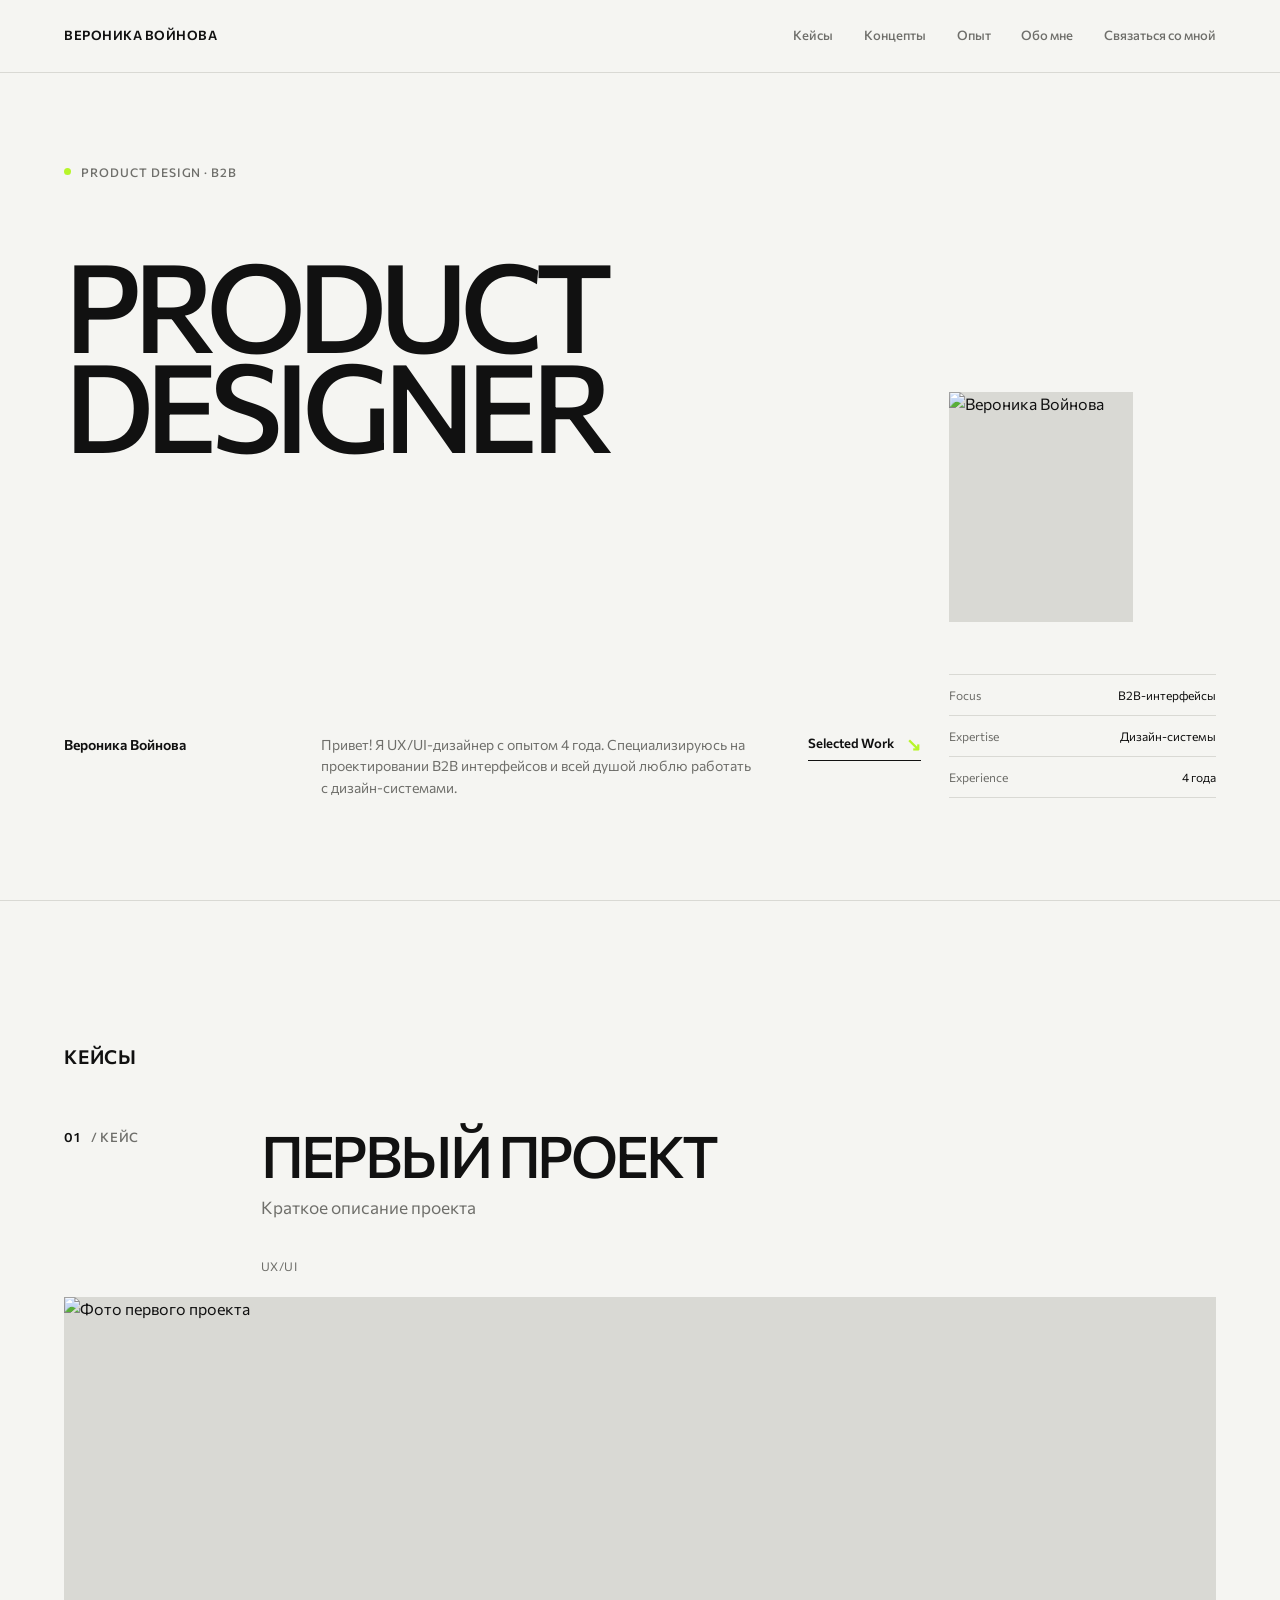
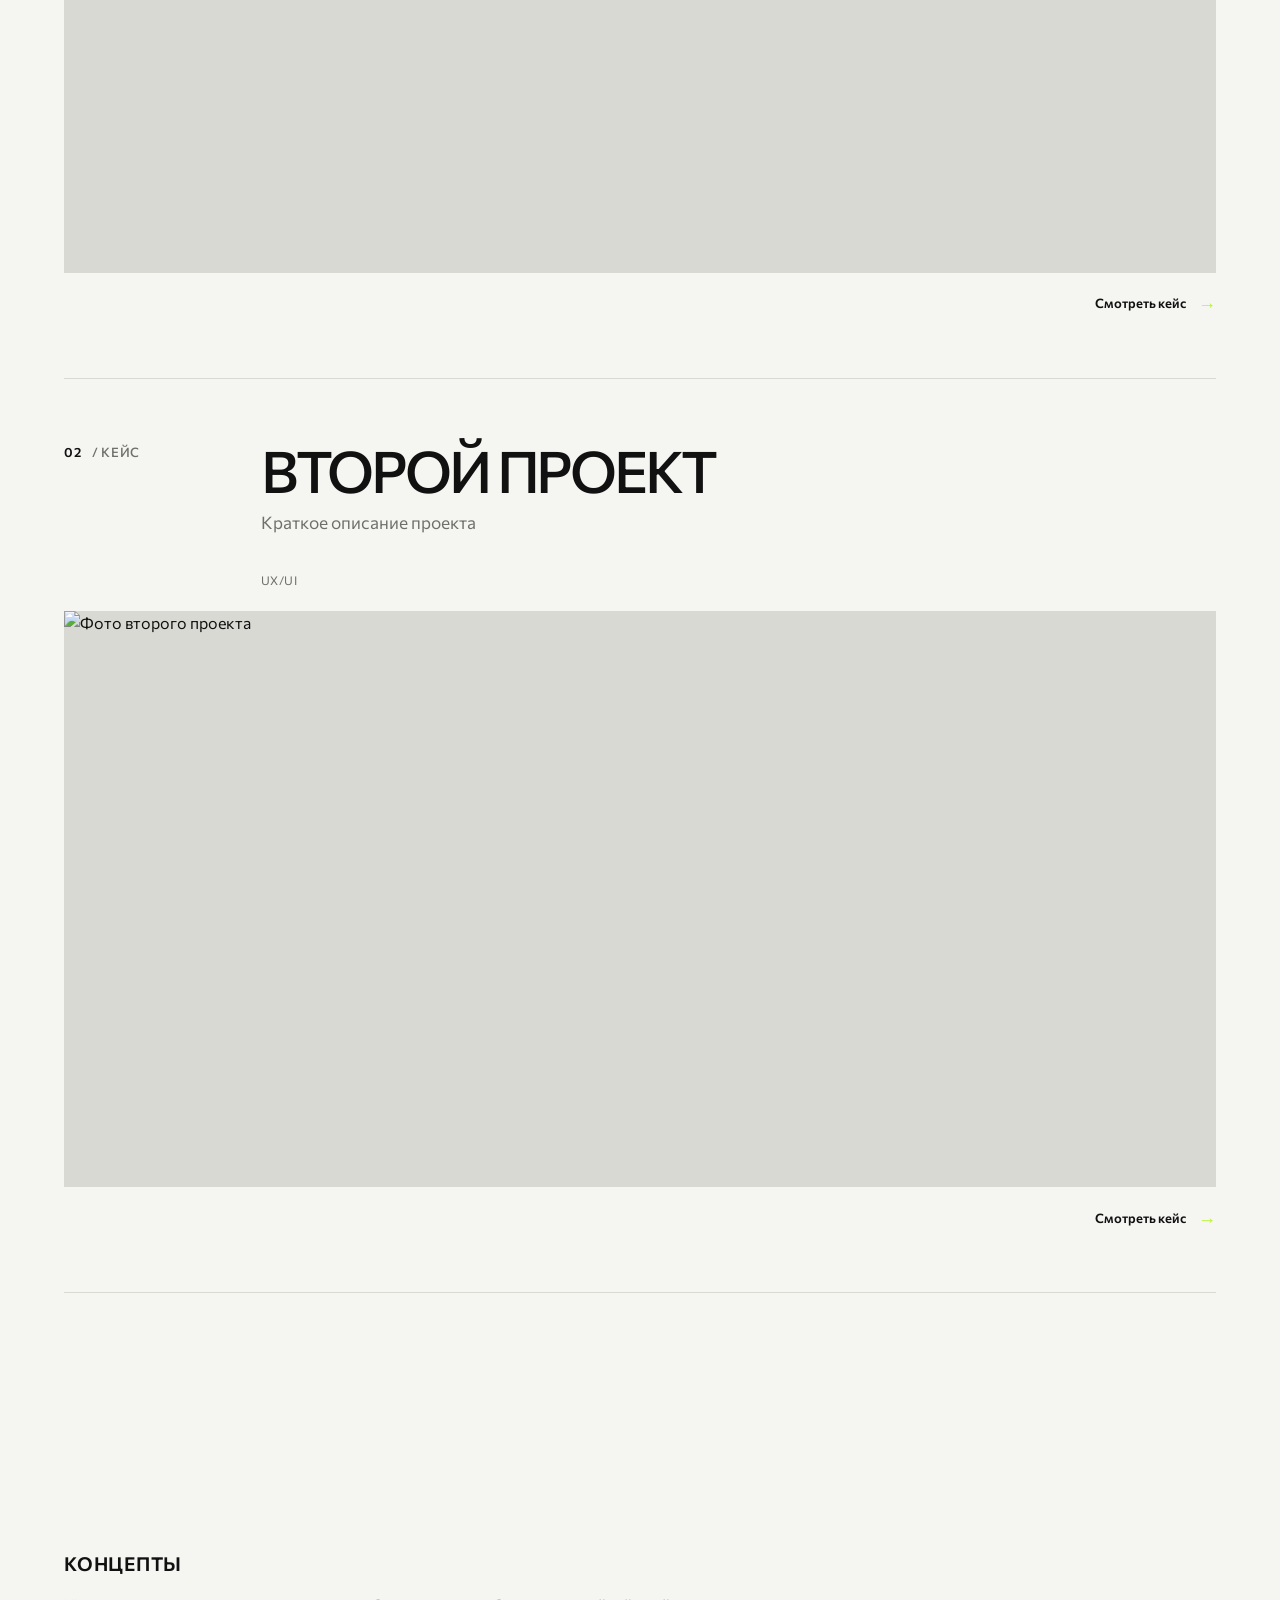
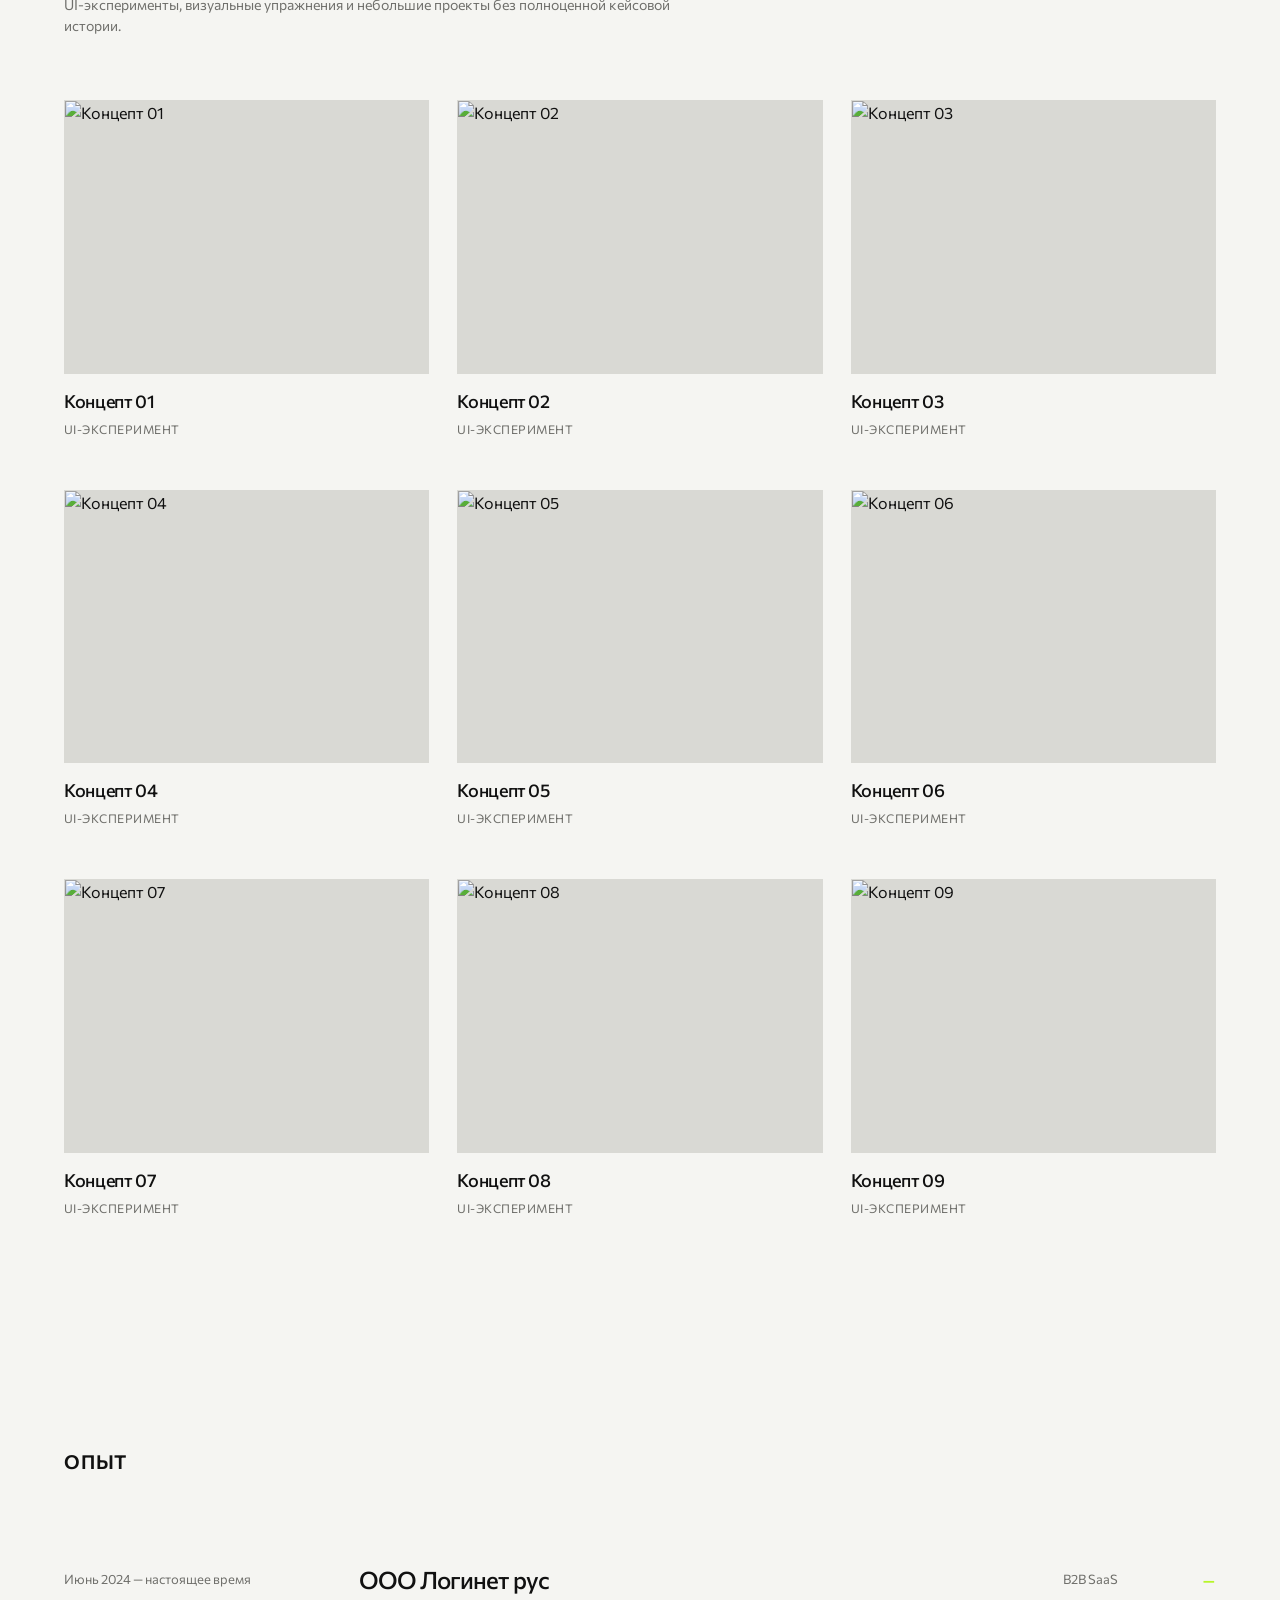
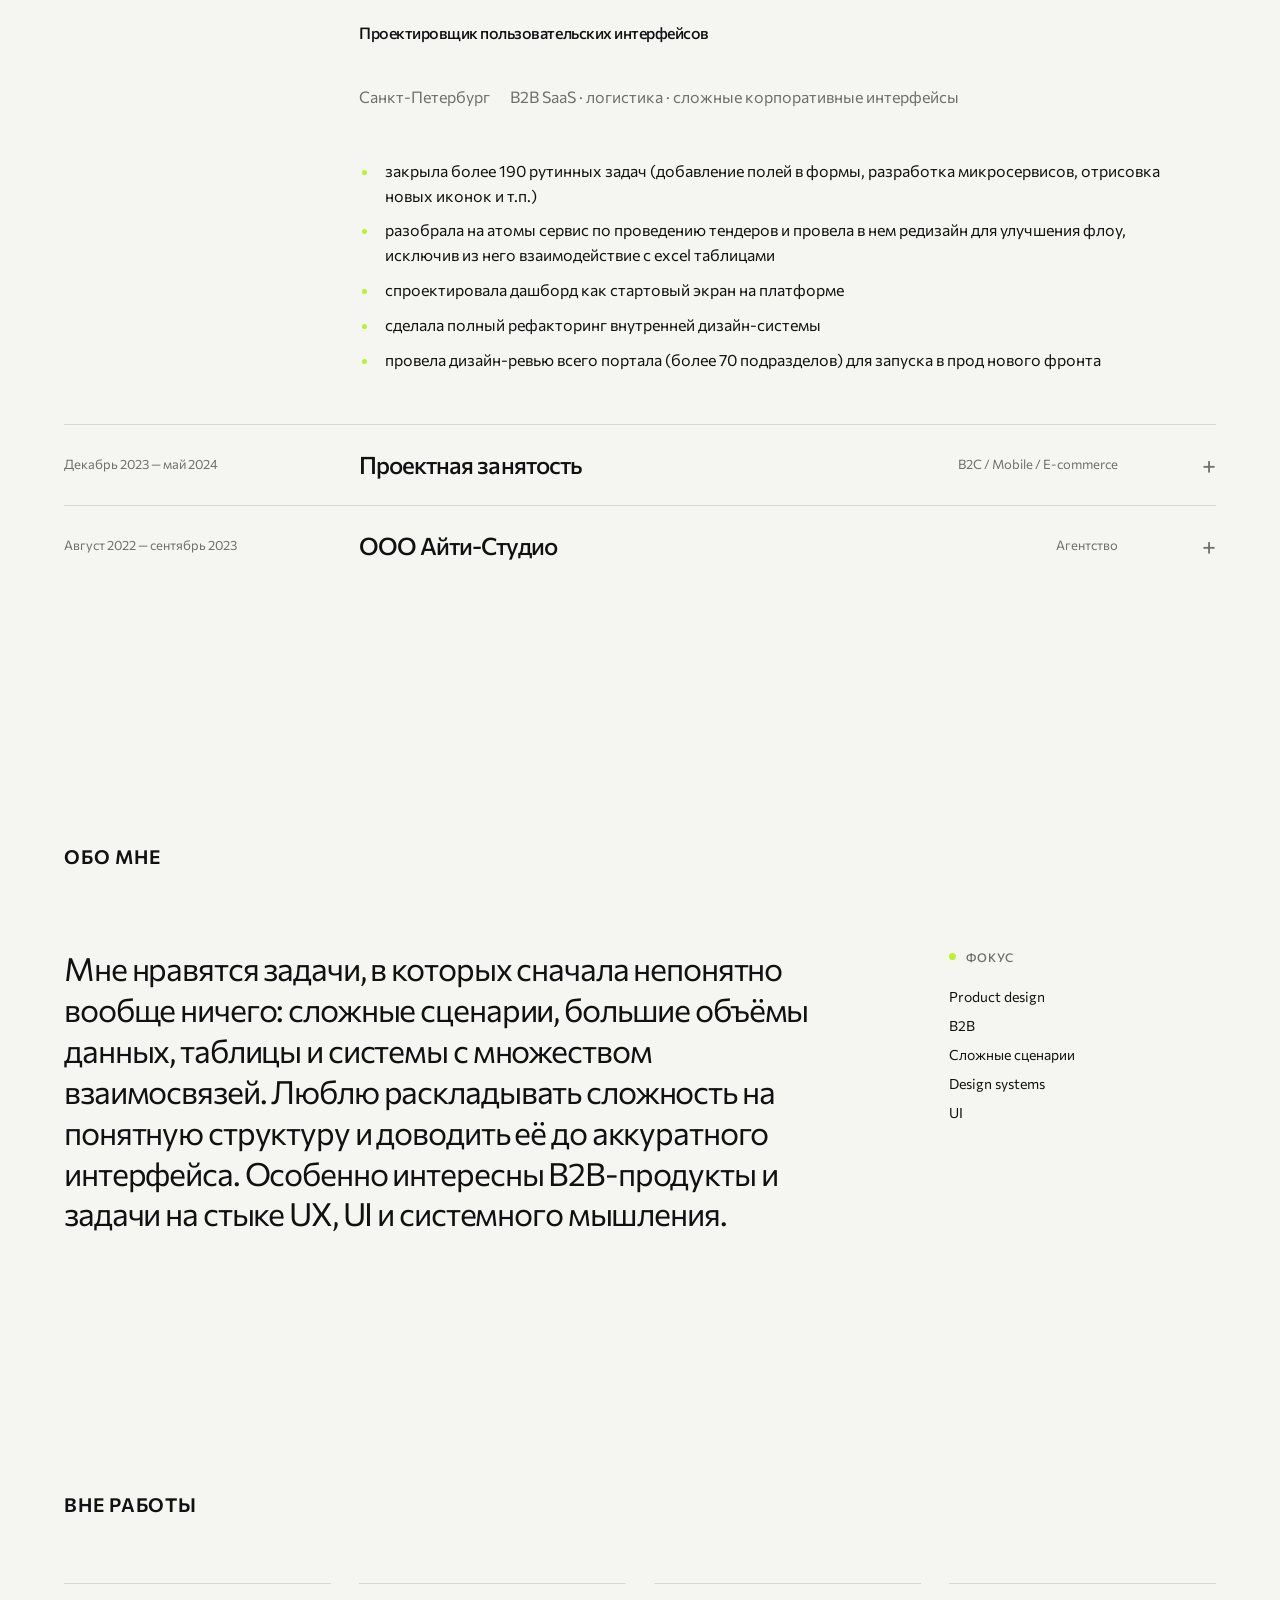
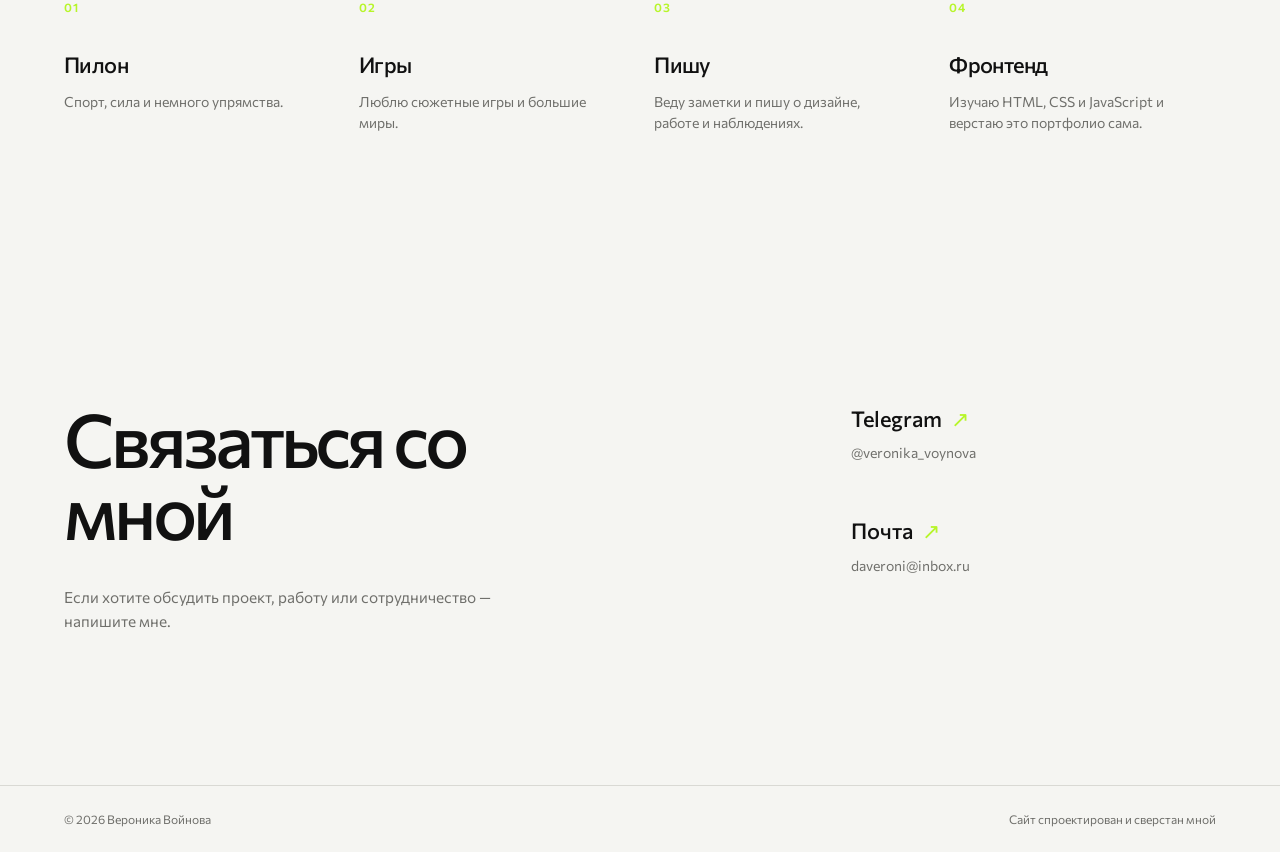
==== commit 7fb0d6ec: "основа" ====
--- a/index.html
+++ b/index.html
@@ -7,20 +7,26 @@
   <link rel="preconnect" href="https://fonts.googleapis.com">
   <link rel="preconnect" href="https://fonts.gstatic.com" crossorigin>
   <link href="https://fonts.googleapis.com/css2?family=Commissioner:wght@400;500;600&amp;display=swap" rel="stylesheet">
-  <link rel="stylesheet" href="style.css">
+  <link rel="stylesheet" href="css/base.css">
+  <link rel="stylesheet" href="css/components.css">
+  <link rel="stylesheet" href="css/home.css">
 </head>
 <body>
 
 <header class="header">
     <div class="container header-container">
       <a href="./" class="logo">Вероника Войнова</a>
-      <nav class="navigation">
+      <button class="menu-toggle" type="button" aria-label="Открыть меню" aria-expanded="false" aria-controls="main-navigation">
+        <span aria-hidden="true"></span>
+        <span aria-hidden="true"></span>
+      </button>
+      <nav class="navigation" id="main-navigation" aria-label="Основная навигация">
         <ul>
-        <li><a href="#projects" class="menu-link">Work</a></li>
-        <li><a href="#concepts" class="menu-link">Concepts</a></li>
-        <li><a href="#experience" class="menu-link">Experience</a></li>
-        <li><a href="#about" class="menu-link">About</a></li>
-        <li><a href="#contact" class="menu-link">Contact</a></li>
+        <li><a href="#projects" class="menu-link">Кейсы</a></li>
+        <li><a href="#concepts" class="menu-link">Концепты</a></li>
+        <li><a href="#experience" class="menu-link">Опыт</a></li>
+        <li><a href="#about" class="menu-link">Обо мне</a></li>
+        <li><a href="#contact" class="menu-link">Связаться со мной</a></li>
         </ul>
       </nav>
     </div>
@@ -74,11 +80,11 @@
               <p class="project-card-meta">UX/UI</p>
             </div>
           </header>
-          <a href="#" class="project-card-media" aria-label="Читать кейс: Первый проект">
+          <a href="./cases/dashboard/" class="project-card-media" aria-label="Смотреть кейс: Первый проект">
             <img src="images/prjctimg1.jpg" alt="Фото первого проекта" class="project-card-img">
           </a>
           <footer class="project-card-footer">
-            <a href="#" class="project-card-button">Смотреть кейс <span aria-hidden="true">→</span></a>
+            <a href="./cases/dashboard/" class="project-card-button">Смотреть кейс <span aria-hidden="true">→</span></a>
           </footer>
         </article>
 
@@ -436,15 +442,6 @@
 
   </section>
 
-  <!-- Временная секция: позже удалить или интегрировать в About/Experience.
-  <section class="skills" id="skills">
-    <div class="container">
-      <h2>Что я умею</h2>
-    </div>
-
-  </section>
-  -->
-
   <section class="off-screen" id="off-screen">
     <div class="container">
       <h2 class="off-screen-heading">Вне работы</h2>
@@ -503,13 +500,12 @@
 <footer class="site-footer">
   <div class="container site-footer-content">
     <p>© 2026 Вероника Войнова</p>
-    <p class="site-footer-note">Сайт спроектирован и сверстан мной</p>
+    <p>Сайт спроектирован и сверстан мной</p>
   </div>
 </footer>
 
-<script src="script.js">
-
-</script>
+<script src="js/navigation.js"></script>
+<script src="js/home.js"></script>
 
 </body>
 </html>
--- a/css/base.css
+++ b/css/base.css
@@ -0,0 +1,81 @@
+/* Global tokens, reset, typography and shared layout primitives. */
+
+:root {
+  --color-bg: #F5F5F2;
+  --color-text: #111111;
+  --color-text-secondary: #6F6F6B;
+  --color-border: #D9D9D4;
+  --color-accent: #B7F52A;
+  --container-width: 1280px;
+  --page-gutter: clamp(20px, 5vw, 72px);
+  --header-height: 72px;
+}
+
+*,
+*::before,
+*::after {
+  box-sizing: border-box;
+}
+
+html {
+  scroll-behavior: smooth;
+}
+
+body {
+  margin: 0;
+  background: var(--color-bg);
+  color: var(--color-text);
+  font-family: "Commissioner", Arial, sans-serif;
+  line-height: 1.5;
+  -webkit-font-smoothing: antialiased;
+}
+
+img {
+  display: block;
+  max-width: 100%;
+}
+
+a {
+  color: inherit;
+  text-decoration: none;
+}
+
+button {
+  font: inherit;
+}
+
+.container {
+  width: min(calc(100% - (2 * var(--page-gutter))), var(--container-width));
+  margin-inline: auto;
+}
+
+h2 {
+  margin-bottom: 20px;
+  color: var(--color-text);
+  font-size: 20px;
+}
+
+h3 {
+  margin-bottom: 20px;
+  color: var(--color-text);
+  font-size: 16px;
+}
+
+@media (max-width: 700px) {
+  :root {
+      --header-height: 64px;
+    }
+}
+
+@media (prefers-reduced-motion: reduce) {
+  html {
+      scroll-behavior: auto;
+    }
+
+  *,
+    *::before,
+    *::after {
+      transition-duration: 0.01ms !important;
+    }
+}
+
--- a/css/components.css
+++ b/css/components.css
@@ -0,0 +1,575 @@
+/* Shared header, navigation, accordion and modal components. */
+
+.header {
+  position: sticky;
+  z-index: 10;
+  top: 0;
+  background: var(--color-bg);
+  border-bottom: 1px solid var(--color-border);
+}
+
+.header-container {
+  display: flex;
+  min-height: var(--header-height);
+  align-items: center;
+  justify-content: space-between;
+  gap: 40px;
+}
+
+.logo {
+  flex: 0 0 auto;
+  font-size: 13px;
+  font-weight: 600;
+  letter-spacing: 0.04em;
+  text-transform: uppercase;
+}
+
+.menu-toggle {
+  display: none;
+}
+
+.navigation ul {
+  display: flex;
+  align-items: center;
+  gap: clamp(18px, 2.4vw, 36px);
+  margin: 0;
+  padding: 0;
+  list-style: none;
+}
+
+.menu-link {
+  position: relative;
+  display: inline-block;
+  padding-block: 8px;
+  color: var(--color-text-secondary);
+  font-size: 13px;
+  font-weight: 500;
+}
+
+.menu-link::after {
+  position: absolute;
+  right: 0;
+  bottom: 3px;
+  left: 0;
+  height: 2px;
+  background: var(--color-accent);
+  content: "";
+  transform: scaleX(0);
+  transform-origin: right;
+  transition: transform 180ms ease;
+}
+
+.menu-link:hover,
+.menu-link:focus-visible {
+  color: var(--color-text);
+}
+
+.menu-link:hover::after,
+.menu-link:focus-visible::after {
+  transform: scaleX(1);
+  transform-origin: left;
+}
+
+.experience {
+  padding-block: clamp(80px, 9vw, 128px);
+}
+
+.experience-heading {
+  margin: 0 0 clamp(40px, 5vw, 64px);
+  font-size: clamp(18px, 1.5vw, 22px);
+  font-weight: 600;
+  letter-spacing: 0.04em;
+  text-transform: uppercase;
+}
+
+.experience-item + .experience-item {
+  border-top: 1px solid var(--color-border);
+}
+
+.experience-trigger {
+  display: grid;
+  width: 100%;
+  grid-template-columns: repeat(12, minmax(0, 1fr));
+  gap: clamp(16px, 2.2vw, 32px);
+  align-items: center;
+  margin: 0;
+  padding: clamp(22px, 2.2vw, 30px) 0;
+  border: 0;
+  background: transparent;
+  color: var(--color-text);
+  text-align: left;
+  cursor: pointer;
+}
+
+.experience-period {
+  grid-column: 1 / span 3;
+}
+
+.experience-company {
+  grid-column: 4 / span 5;
+}
+
+.experience-descriptor {
+  grid-column: 9 / span 3;
+}
+
+.experience-icon {
+  grid-column: 12;
+}
+
+.experience-trigger:hover .experience-company {
+  color: var(--color-text-secondary);
+}
+
+.experience-trigger:focus-visible {
+  outline: 2px solid var(--color-accent);
+  outline-offset: 4px;
+}
+
+.experience-period,
+.experience-descriptor {
+  color: var(--color-text-secondary);
+  font-size: 13px;
+}
+
+.experience-company {
+  font-size: 24px;
+  font-weight: 500;
+  letter-spacing: -0.04em;
+  line-height: 1;
+  transition: color 180ms ease;
+}
+
+.experience-descriptor {
+  justify-self: end;
+  text-align: right;
+}
+
+.experience-icon {
+  justify-self: end;
+  color: var(--color-text-secondary);
+  font-size: 24px;
+  font-weight: 400;
+  line-height: 1;
+}
+
+.experience-item.is-open .experience-icon {
+  color: var(--color-accent);
+}
+
+.experience-panel {
+  height: auto;
+  overflow: hidden;
+  transition: height 320ms cubic-bezier(0.22, 1, 0.36, 1);
+}
+
+.experience-panel-inner {
+  display: grid;
+  grid-template-columns: repeat(12, minmax(0, 1fr));
+  gap: clamp(16px, 2.2vw, 32px);
+  width: 100%;
+  margin: 0;
+  padding: 4px 0 clamp(36px, 4vw, 52px);
+}
+
+.experience-panel-inner > * {
+  grid-column: 4 / -1;
+  width: min(100%, 820px);
+}
+
+.experience-role {
+  margin: 0;
+  font-size: 16px;
+  font-weight: 500;
+  letter-spacing: -0.03em;
+  line-height: 1.15;
+}
+
+.experience-meta {
+  display: flex;
+  flex-wrap: wrap;
+  gap: 6px 20px;
+  margin-top: 14px;
+}
+
+.experience-meta p {
+  margin: 0;
+  color: var(--color-text-secondary);
+  font-size: 16px;
+}
+
+.experience-tasks {
+  display: grid;
+  gap: 10px;
+  margin: 22px 0 0;
+  padding-left: 20px;
+  font-size: 16px;
+  line-height: 1.55;
+}
+
+.experience-tasks li {
+  padding-left: 6px;
+}
+
+.experience-tasks li::marker {
+  color: var(--color-accent);
+}
+
+.experience-project + .experience-project {
+  margin-top: clamp(48px, 4.5vw, 60px);
+}
+
+.experience-project-header {
+  display: flex;
+  justify-content: space-between;
+  gap: 20px;
+  align-items: baseline;
+}
+
+.experience-project-title {
+  margin: 0;
+  font-size: 20px;
+  font-weight: 500;
+  letter-spacing: -0.025em;
+}
+
+.experience-project-period {
+  flex: 0 0 auto;
+  margin: 0;
+  color: var(--color-text-secondary);
+  font-size: 16px;
+  text-align: right;
+}
+
+.experience-project-role {
+  margin: 8px 0 0;
+  color: var(--color-text-secondary);
+  font-size: 16px;
+}
+
+.experience-project .experience-tasks {
+  margin-top: 18px;
+}
+
+.concept-lightbox-open {
+  overflow: hidden;
+}
+
+.concept-lightbox[hidden] {
+  display: none;
+}
+
+.concept-lightbox {
+  position: fixed;
+  z-index: 100;
+  inset: 0;
+  display: grid;
+  place-items: center;
+  padding: clamp(20px, 4vw, 56px);
+  background: rgb(0 0 0 / 72%);
+}
+
+.concept-lightbox-dialog {
+  width: min(88vw, 1400px);
+  max-height: calc(100svh - clamp(40px, 8vw, 112px));
+  overflow-y: auto;
+  padding: clamp(24px, 4vw, 56px);
+  background: var(--color-bg);
+  color: var(--color-text);
+  outline: none;
+}
+
+.concept-lightbox-close {
+  position: sticky;
+  z-index: 1;
+  top: 0;
+  display: grid;
+  width: 42px;
+  height: 42px;
+  margin: 0 0 24px auto;
+  padding: 0;
+  place-items: center;
+  border: 1px solid var(--color-text);
+  background: var(--color-bg);
+  color: var(--color-text);
+  font-size: 26px;
+  font-weight: 400;
+  line-height: 1;
+  cursor: pointer;
+}
+
+.concept-lightbox-close:hover {
+  background: var(--color-accent);
+}
+
+.concept-lightbox-close:focus-visible {
+  outline: 2px solid var(--color-accent);
+  outline-offset: 3px;
+}
+
+.concept-lightbox-header {
+  display: grid;
+  grid-template-columns: repeat(12, minmax(0, 1fr));
+  gap: clamp(20px, 2.2vw, 32px);
+  align-items: start;
+}
+
+.concept-lightbox-title {
+  grid-column: 1 / span 7;
+  margin: 0;
+  font-size: clamp(30px, 4vw, 56px);
+  font-weight: 500;
+  letter-spacing: -0.04em;
+  line-height: 1;
+}
+
+.concept-lightbox-description {
+  grid-column: 8 / -1;
+  margin: 0;
+  color: var(--color-text-secondary);
+  font-size: 14px;
+}
+
+.concept-lightbox-visuals {
+  display: grid;
+  gap: clamp(24px, 3vw, 40px);
+  margin-top: clamp(40px, 6vw, 80px);
+}
+
+.concept-lightbox-visuals.is-comparison {
+  grid-template-columns: repeat(2, minmax(0, 1fr));
+}
+
+.concept-lightbox-figure {
+  min-width: 0;
+  margin: 0;
+}
+
+.concept-lightbox-label {
+  margin-bottom: 10px;
+  color: var(--color-text-secondary);
+  font-size: 12px;
+  font-weight: 500;
+  letter-spacing: 0.08em;
+  text-transform: uppercase;
+}
+
+.concept-lightbox-image {
+  display: block;
+  width: auto;
+  max-width: 100%;
+  height: auto;
+  margin-inline: auto;
+}
+
+.site-footer {
+  padding-block: 24px;
+  border-top: 1px solid var(--color-border);
+}
+
+.site-footer-content {
+  display: flex;
+  align-items: center;
+  justify-content: space-between;
+  gap: 24px;
+}
+
+.site-footer-content p {
+  margin: 0;
+  color: var(--color-text-secondary);
+  font-size: 12px;
+}
+
+@media (max-width: 900px) {
+  .experience-trigger {
+      gap: 16px;
+    }
+
+  .experience-panel-inner {
+      gap: 16px;
+    }
+}
+
+@media (max-width: 700px) {
+  .header-container {
+      display: flex;
+      min-height: var(--header-height);
+      gap: 24px;
+      padding-block: 0;
+    }
+
+  .menu-toggle {
+      position: relative;
+      z-index: 12;
+      display: grid;
+      width: 40px;
+      height: 40px;
+      flex: 0 0 auto;
+      padding: 0;
+      place-content: center;
+      gap: 6px;
+      border: 0;
+      background: transparent;
+      color: var(--color-text);
+      cursor: pointer;
+    }
+
+  .menu-toggle span {
+      display: block;
+      width: 22px;
+      height: 1px;
+      background: currentColor;
+      transition: transform 180ms ease;
+    }
+
+  .menu-toggle[aria-expanded="true"] span:first-child {
+      transform: translateY(3.5px) rotate(45deg);
+    }
+
+  .menu-toggle[aria-expanded="true"] span:last-child {
+      transform: translateY(-3.5px) rotate(-45deg);
+    }
+
+  .menu-toggle:focus-visible {
+      outline: 2px solid var(--color-accent);
+      outline-offset: 2px;
+    }
+
+  .navigation {
+      position: fixed;
+      z-index: 10;
+      top: var(--header-height);
+      right: 0;
+      bottom: 0;
+      left: 0;
+      padding: clamp(40px, 10vw, 64px) var(--page-gutter);
+      overflow-y: auto;
+      background: var(--color-bg);
+      opacity: 0;
+      visibility: hidden;
+      transform: translateY(-8px);
+      transition: opacity 180ms ease, visibility 180ms ease, transform 180ms ease;
+    }
+
+  .navigation ul {
+      display: grid;
+      width: 100%;
+      align-items: stretch;
+      gap: 0;
+    }
+
+  .navigation.is-open {
+      opacity: 1;
+      visibility: visible;
+      transform: translateY(0);
+    }
+
+  .menu-link {
+      display: block;
+      padding-block: 16px;
+      border-bottom: 1px solid var(--color-border);
+      color: var(--color-text);
+      font-size: clamp(24px, 8vw, 34px);
+      font-weight: 500;
+      letter-spacing: -0.035em;
+      line-height: 1.1;
+    }
+
+  .menu-link::after {
+      right: auto;
+      bottom: 13px;
+      width: 28px;
+    }
+
+  body.menu-open {
+      overflow: hidden;
+    }
+
+  .concept-lightbox {
+      padding: 12px;
+    }
+
+  .concept-lightbox-dialog {
+      width: 100%;
+      max-height: calc(100svh - 24px);
+      padding: 20px;
+    }
+
+  .concept-lightbox-header {
+      grid-template-columns: 1fr;
+      gap: 16px;
+    }
+
+  .concept-lightbox-title,
+    .concept-lightbox-description {
+      grid-column: 1;
+    }
+
+  .concept-lightbox-visuals {
+      margin-top: 36px;
+    }
+
+  .concept-lightbox-visuals.is-comparison {
+      grid-template-columns: 1fr;
+    }
+
+  .experience {
+      padding-block: 72px;
+    }
+
+  .experience-heading {
+      margin-bottom: 32px;
+    }
+
+  .experience-trigger {
+      grid-template-columns: minmax(0, 1fr) 28px;
+      gap: 6px 16px;
+      padding-block: 20px;
+    }
+
+  .experience-period,
+    .experience-company,
+    .experience-descriptor {
+      grid-column: 1;
+    }
+
+  .experience-period {
+      grid-row: 1;
+    }
+
+  .experience-company {
+      grid-row: 2;
+    }
+
+  .experience-descriptor {
+      grid-row: 3;
+      justify-self: start;
+      text-align: left;
+    }
+
+  .experience-icon {
+      grid-column: 2;
+      grid-row: 1 / span 3;
+    }
+
+  .experience-panel-inner {
+      display: block;
+      width: 100%;
+      margin-left: 0;
+      padding-top: 12px;
+    }
+
+  .experience-project-header {
+      display: grid;
+      gap: 6px;
+    }
+
+  .experience-project-period {
+      text-align: left;
+    }
+
+  .site-footer-content {
+    display: grid;
+    gap: 6px;
+  }
+}
--- a/css/home.css
+++ b/css/home.css
@@ -0,0 +1,773 @@
+/* Home page sections and their responsive layouts. */
+
+.hero {
+  display: flex;
+  min-height: calc(100svh - var(--header-height));
+  align-items: stretch;
+  padding-block: clamp(48px, 7vw, 104px) clamp(56px, 8vw, 120px);
+  border-bottom: 1px solid var(--color-border);
+}
+
+.hero-container {
+  display: grid;
+  grid-template-columns: repeat(12, minmax(0, 1fr));
+  gap: clamp(20px, 2.2vw, 32px);
+  align-items: end;
+}
+
+.hero-content {
+  display: flex;
+  grid-column: 1 / span 9;
+  min-width: 0;
+  flex-direction: column;
+  align-self: stretch;
+}
+
+.hero-kicker {
+  display: flex;
+  align-items: center;
+  gap: 10px;
+  margin: 0 0 clamp(56px, 8vh, 104px);
+  color: var(--color-text-secondary);
+  font-size: 12px;
+  font-weight: 500;
+  letter-spacing: 0.08em;
+  text-transform: uppercase;
+}
+
+.hero-kicker span {
+  width: 7px;
+  height: 7px;
+  flex: 0 0 auto;
+  background: var(--color-accent);
+  border-radius: 50%;
+}
+
+.hero-title {
+  max-width: 100%;
+  margin: 0;
+  font-size: clamp(64px, 9.6vw, 146px);
+  font-weight: 500;
+  letter-spacing: -0.07em;
+  line-height: 0.82;
+  text-transform: uppercase;
+}
+
+.hero-intro {
+  display: grid;
+  grid-template-columns: minmax(140px, 0.8fr) minmax(260px, 1.6fr) auto;
+  gap: clamp(20px, 2.2vw, 32px);
+  align-items: start;
+  margin-top: auto;
+  padding-top: clamp(64px, 10vh, 128px);
+}
+
+.hero-name,
+.hero-description {
+  margin: 0;
+}
+
+.hero-name {
+  font-size: 14px;
+  font-weight: 600;
+}
+
+.hero-description {
+  max-width: 48ch;
+  color: var(--color-text-secondary);
+  font-size: clamp(14px, 1.1vw, 16px);
+}
+
+.hero-button {
+  display: inline-flex;
+  align-items: center;
+  gap: 12px;
+  padding-bottom: 6px;
+  border-bottom: 1px solid var(--color-text);
+  font-size: 13px;
+  font-weight: 600;
+  white-space: nowrap;
+}
+
+.hero-button span {
+  color: var(--color-accent);
+  font-size: 18px;
+  line-height: 1;
+  transition: transform 180ms ease;
+}
+
+.hero-button:hover span,
+.hero-button:focus-visible span {
+  transform: translate(3px, 3px);
+}
+
+.hero-aside {
+  display: flex;
+  grid-column: 10 / -1;
+  min-width: 0;
+  flex-direction: column;
+  justify-content: flex-end;
+  gap: clamp(28px, 4vw, 56px);
+}
+
+.hero-photo {
+  width: min(100%, 184px);
+  aspect-ratio: 4 / 5;
+  overflow: hidden;
+  background: var(--color-border);
+}
+
+.hero-photo-img {
+  width: 100%;
+  height: 100%;
+  object-fit: cover;
+}
+
+.hero-meta {
+  margin: 0;
+  border-top: 1px solid var(--color-border);
+}
+
+.hero-meta div {
+  display: grid;
+  grid-template-columns: 72px minmax(0, 1fr);
+  gap: 12px;
+  padding-block: 11px;
+  border-bottom: 1px solid var(--color-border);
+  font-size: 12px;
+}
+
+.hero-meta dt {
+  color: var(--color-text-secondary);
+}
+
+.hero-meta dd {
+  margin: 0;
+  text-align: right;
+}
+
+.projects {
+  padding-block: clamp(88px, 11vw, 168px);
+}
+
+.projects-heading {
+  margin: 0 0 clamp(48px, 4.5vw, 64px);
+  font-size: clamp(18px, 1.5vw, 22px);
+  font-weight: 600;
+  letter-spacing: 0.04em;
+  text-transform: uppercase;
+}
+
+.projects-row {
+  display: grid;
+  row-gap: clamp(44px, 5vw, 72px);
+}
+
+.project-card {
+  display: grid;
+  min-width: 0;
+  gap: clamp(16px, 1.7vw, 24px);
+}
+
+.project-card + .project-card {
+  padding-top: clamp(44px, 5vw, 72px);
+  border-top: 1px solid var(--color-border);
+}
+
+.project-card:last-child {
+  padding-bottom: clamp(44px, 5vw, 72px);
+  border-bottom: 1px solid var(--color-border);
+}
+
+.project-card-header {
+  display: grid;
+  grid-template-columns: repeat(12, minmax(0, 1fr));
+  gap: clamp(20px, 2.2vw, 32px);
+  align-items: start;
+}
+
+.project-card-index,
+.project-card-title,
+.project-card-description,
+.project-card-meta {
+  margin: 0;
+}
+
+.project-card-index {
+  display: flex;
+  grid-column: 1 / span 2;
+  gap: 10px;
+  color: var(--color-text-secondary);
+  font-size: 13px;
+  font-weight: 500;
+  font-variant-numeric: tabular-nums;
+  letter-spacing: 0.06em;
+  text-transform: uppercase;
+}
+
+.project-card-index span:first-child {
+  color: var(--color-text);
+  font-weight: 600;
+}
+
+.project-card-content {
+  display: grid;
+  grid-column: 3 / -1;
+  gap: 12px;
+}
+
+.project-card-title {
+  font-size: clamp(40px, 4.5vw, 64px);
+  font-weight: 500;
+  letter-spacing: -0.055em;
+  line-height: 0.95;
+  text-transform: uppercase;
+}
+
+.project-card-description {
+  max-width: 54ch;
+  color: var(--color-text-secondary);
+  font-size: clamp(15px, 1.35vw, 18px);
+}
+
+.project-card-meta {
+  margin-top: clamp(12px, 2vw, 24px);
+  color: var(--color-text-secondary);
+  font-size: 12px;
+  letter-spacing: 0.04em;
+  text-transform: uppercase;
+}
+
+.project-card-media {
+  display: block;
+  aspect-ratio: 2 / 1;
+  overflow: hidden;
+  background: var(--color-border);
+}
+
+.project-card-img {
+  width: 100%;
+  height: 100%;
+  object-fit: cover;
+  transition: transform 500ms cubic-bezier(0.22, 1, 0.36, 1);
+}
+
+@media (hover: hover) {
+  .project-card-media:hover .project-card-img {
+      transform: scale(1.018);
+    }
+}
+
+.project-card-footer {
+  display: grid;
+  grid-template-columns: repeat(12, minmax(0, 1fr));
+  align-items: center;
+  gap: clamp(20px, 2.2vw, 32px);
+}
+
+.project-card-button {
+  display: inline-flex;
+  grid-column: 10 / -1;
+  align-items: center;
+  justify-self: end;
+  gap: 12px;
+  font-size: 13px;
+  font-weight: 600;
+}
+
+.project-card-button span {
+  color: var(--color-accent);
+  font-size: 18px;
+  line-height: 1;
+  transition: transform 180ms ease;
+}
+
+.project-card-button:hover span,
+.project-card-button:focus-visible span {
+  transform: translateX(4px);
+}
+
+.about {
+  padding-block: clamp(88px, 11vw, 160px);
+}
+
+.about-heading {
+  margin: 0 0 clamp(48px, 6vw, 80px);
+  font-size: clamp(18px, 1.5vw, 22px);
+  font-weight: 600;
+  letter-spacing: 0.04em;
+  text-transform: uppercase;
+}
+
+.about-layout {
+  display: grid;
+  grid-template-columns: repeat(12, minmax(0, 1fr));
+  gap: clamp(20px, 2.2vw, 32px);
+  align-items: start;
+}
+
+.about-text {
+  grid-column: 1 / span 8;
+  max-width: 780px;
+  margin: 0;
+  font-size: clamp(24px, 2.5vw, 36px);
+  font-weight: 400;
+  letter-spacing: -0.035em;
+  line-height: 1.28;
+}
+
+.about-focus {
+  grid-column: 10 / -1;
+}
+
+.about-focus-label {
+  display: flex;
+  align-items: center;
+  gap: 10px;
+  margin: 0 0 20px;
+  color: var(--color-text-secondary);
+  font-size: 12px;
+  font-weight: 500;
+  letter-spacing: 0.08em;
+  text-transform: uppercase;
+}
+
+.about-focus-label span {
+  width: 7px;
+  height: 7px;
+  flex: 0 0 auto;
+  background: var(--color-accent);
+  border-radius: 50%;
+}
+
+.about-focus-list {
+  display: grid;
+  gap: 8px;
+  margin: 0;
+  padding: 0;
+  list-style: none;
+  font-size: 14px;
+}
+
+.off-screen {
+  padding-block: clamp(80px, 9vw, 128px);
+}
+
+.off-screen-heading {
+  margin: 0 0 clamp(40px, 5vw, 64px);
+  font-size: clamp(18px, 1.5vw, 22px);
+  font-weight: 600;
+  letter-spacing: 0.04em;
+  text-transform: uppercase;
+}
+
+.off-screen-grid {
+  display: grid;
+  grid-template-columns: repeat(4, minmax(0, 1fr));
+  gap: clamp(20px, 2.2vw, 32px);
+}
+
+.off-screen-item {
+  min-width: 0;
+  padding-top: 14px;
+  border-top: 1px solid var(--color-border);
+}
+
+.off-screen-number,
+.off-screen-title,
+.off-screen-description {
+  margin: 0;
+}
+
+.off-screen-number {
+  color: var(--color-accent);
+  font-size: 12px;
+  font-weight: 600;
+  font-variant-numeric: tabular-nums;
+  letter-spacing: 0.08em;
+}
+
+.off-screen-title {
+  margin-top: 32px;
+  font-size: clamp(19px, 1.7vw, 24px);
+  font-weight: 500;
+  letter-spacing: -0.025em;
+}
+
+.off-screen-description {
+  max-width: 28ch;
+  margin-top: 10px;
+  color: var(--color-text-secondary);
+  font-size: 14px;
+  line-height: 1.5;
+}
+
+.contact {
+  padding-block: clamp(96px, 12vw, 176px);
+}
+
+.contact-layout {
+  display: grid;
+  grid-template-columns: repeat(12, minmax(0, 1fr));
+  gap: clamp(20px, 2.2vw, 32px);
+  align-items: start;
+}
+
+.contact-intro {
+  grid-column: 1 / span 7;
+}
+
+.contact-heading {
+  max-width: 10ch;
+  margin: 0;
+  font-size: clamp(44px, 5.8vw, 82px);
+  font-weight: 500;
+  letter-spacing: -0.055em;
+  line-height: 0.98;
+}
+
+.contact-description {
+  max-width: 48ch;
+  margin: clamp(28px, 3vw, 44px) 0 0;
+  color: var(--color-text-secondary);
+  font-size: clamp(15px, 1.2vw, 17px);
+}
+
+.contact-links {
+  display: grid;
+  grid-column: 9 / -1;
+  gap: clamp(32px, 4vw, 52px);
+  margin: 0;
+  font-style: normal;
+}
+
+.contact-link {
+  display: grid;
+  gap: 8px;
+  width: fit-content;
+}
+
+.contact-link-label {
+  display: inline-flex;
+  align-items: center;
+  gap: 9px;
+  font-size: clamp(18px, 1.7vw, 24px);
+  font-weight: 500;
+}
+
+.contact-link-label span {
+  color: var(--color-accent);
+  transition: transform 180ms ease;
+}
+
+.contact-link-value {
+  color: var(--color-text-secondary);
+  font-size: 14px;
+  transition: color 180ms ease;
+}
+
+.contact-link:hover .contact-link-label span,
+.contact-link:focus-visible .contact-link-label span {
+  transform: translate(3px, -3px);
+}
+
+.contact-link:hover .contact-link-value,
+.contact-link:focus-visible .contact-link-value {
+  color: var(--color-text);
+}
+
+.contact-link:focus-visible {
+  outline: 2px solid var(--color-accent);
+  outline-offset: 5px;
+}
+
+.concepts {
+  padding-block: clamp(80px, 9vw, 128px);
+}
+
+.concepts-header {
+  margin-bottom: clamp(40px, 5vw, 64px);
+}
+
+.concepts-heading {
+  margin: 0;
+  font-size: clamp(18px, 1.5vw, 22px);
+  font-weight: 600;
+  letter-spacing: 0.04em;
+  text-transform: uppercase;
+}
+
+.concepts-description {
+  max-width: 68ch;
+  margin: 16px 0 0;
+  color: var(--color-text-secondary);
+  font-size: clamp(14px, 1.1vw, 16px);
+}
+
+.concept-row {
+  display: grid;
+  grid-template-columns: repeat(3, minmax(0, 1fr));
+  gap: clamp(40px, 4vw, 64px) clamp(20px, 2.2vw, 32px);
+}
+
+.concept-card {
+  min-width: 0;
+}
+
+.concept-card-trigger {
+  display: block;
+  width: 100%;
+  margin: 0;
+  padding: 0;
+  border: 0;
+  background: transparent;
+  color: inherit;
+  text-align: left;
+  cursor: pointer;
+}
+
+.concept-card-trigger:focus-visible {
+  outline: 2px solid var(--color-accent);
+  outline-offset: 5px;
+}
+
+.concept-card-media {
+  display: block;
+  aspect-ratio: 4 / 3;
+  overflow: hidden;
+  background: var(--color-border);
+  border: 1px solid var(--color-border);
+}
+
+.concept-card-img {
+  width: 100%;
+  height: 100%;
+  object-fit: contain;
+}
+
+.concept-card-content {
+  display: grid;
+  gap: 5px;
+  margin-top: 14px;
+}
+
+.concept-card-title,
+.concept-card-type {
+  margin: 0;
+}
+
+.concept-card-title {
+  font-size: 18px;
+  font-weight: 500;
+  letter-spacing: -0.02em;
+}
+
+.concept-card-type {
+  color: var(--color-text-secondary);
+  font-size: 12px;
+  letter-spacing: 0.04em;
+  text-transform: uppercase;
+}
+
+@media (max-width: 1100px) {
+  .concept-row {
+      grid-template-columns: repeat(2, minmax(0, 1fr));
+    }
+}
+
+@media (max-width: 900px) {
+  .hero-content {
+      grid-column: 1 / span 9;
+    }
+
+  .hero-aside {
+      grid-column: 10 / -1;
+    }
+
+  .hero-intro {
+      grid-template-columns: 1fr 2fr;
+    }
+
+  .hero-button {
+      grid-column: 2;
+      justify-self: start;
+    }
+
+  .projects-row {
+      row-gap: 44px;
+    }
+
+  .off-screen-grid {
+      grid-template-columns: repeat(2, minmax(0, 1fr));
+      gap: 56px clamp(20px, 3vw, 32px);
+    }
+}
+
+@media (max-width: 700px) {
+  .hero {
+      min-height: auto;
+      padding-block: 40px 64px;
+    }
+
+  .hero-container {
+      grid-template-columns: 1fr;
+      gap: 56px;
+    }
+
+  .hero-content,
+    .hero-aside {
+      grid-column: 1;
+    }
+
+  .hero-kicker {
+      margin-bottom: 48px;
+    }
+
+  .hero-title {
+      font-size: clamp(54px, 17vw, 88px);
+    }
+
+  .hero-intro {
+      grid-template-columns: 1fr;
+      gap: 16px;
+      padding-top: 56px;
+    }
+
+  .hero-description {
+      max-width: 38ch;
+    }
+
+  .hero-button {
+      grid-column: 1;
+      margin-top: 16px;
+    }
+
+  .hero-aside {
+      display: grid;
+      grid-template-columns: 112px minmax(0, 1fr);
+      align-items: end;
+      gap: 24px;
+    }
+
+  .hero-photo {
+      width: 112px;
+    }
+
+  .projects {
+      padding-block: 80px;
+    }
+
+  .projects-heading {
+      margin-bottom: 48px;
+    }
+
+  .projects-row {
+      grid-template-columns: 1fr;
+      row-gap: 36px;
+    }
+
+  .project-card + .project-card {
+      padding-top: 36px;
+    }
+
+  .project-card:last-child {
+      padding-bottom: 36px;
+    }
+
+  .project-card-header {
+      grid-template-columns: 1fr;
+      gap: 28px;
+    }
+
+  .project-card-index,
+    .project-card-content {
+      grid-column: 1;
+    }
+
+  .project-card-title {
+      font-size: clamp(32px, 10vw, 42px);
+    }
+
+  .project-card-media {
+      aspect-ratio: 16 / 10;
+    }
+
+  .project-card-footer {
+      grid-template-columns: 1fr;
+    }
+
+  .project-card-button {
+      grid-column: 1;
+    }
+
+  .concepts {
+      padding-block: 72px;
+    }
+
+  .concepts-header {
+      margin-bottom: 36px;
+    }
+
+  .concept-row {
+      grid-template-columns: 1fr;
+      row-gap: 48px;
+    }
+
+  .about {
+      padding-block: 72px;
+    }
+
+  .about-heading {
+      margin-bottom: 40px;
+    }
+
+  .about-layout {
+      grid-template-columns: 1fr;
+      gap: 48px;
+    }
+
+  .about-text,
+    .about-focus {
+      grid-column: 1;
+    }
+
+  .off-screen {
+      padding-block: 72px;
+    }
+
+  .off-screen-heading {
+      margin-bottom: 36px;
+    }
+
+  .off-screen-grid {
+      grid-template-columns: 1fr;
+      gap: 40px;
+    }
+
+  .off-screen-title {
+      margin-top: 24px;
+    }
+
+  .contact {
+      padding-block: 88px 72px;
+    }
+
+  .contact-layout {
+      grid-template-columns: 1fr;
+      gap: 56px;
+    }
+
+  .contact-intro,
+    .contact-links {
+      grid-column: 1;
+    }
+
+  .contact-heading {
+      font-size: clamp(40px, 13vw, 56px);
+    }
+
+  .contact-links {
+      gap: 32px;
+    }
+
+}
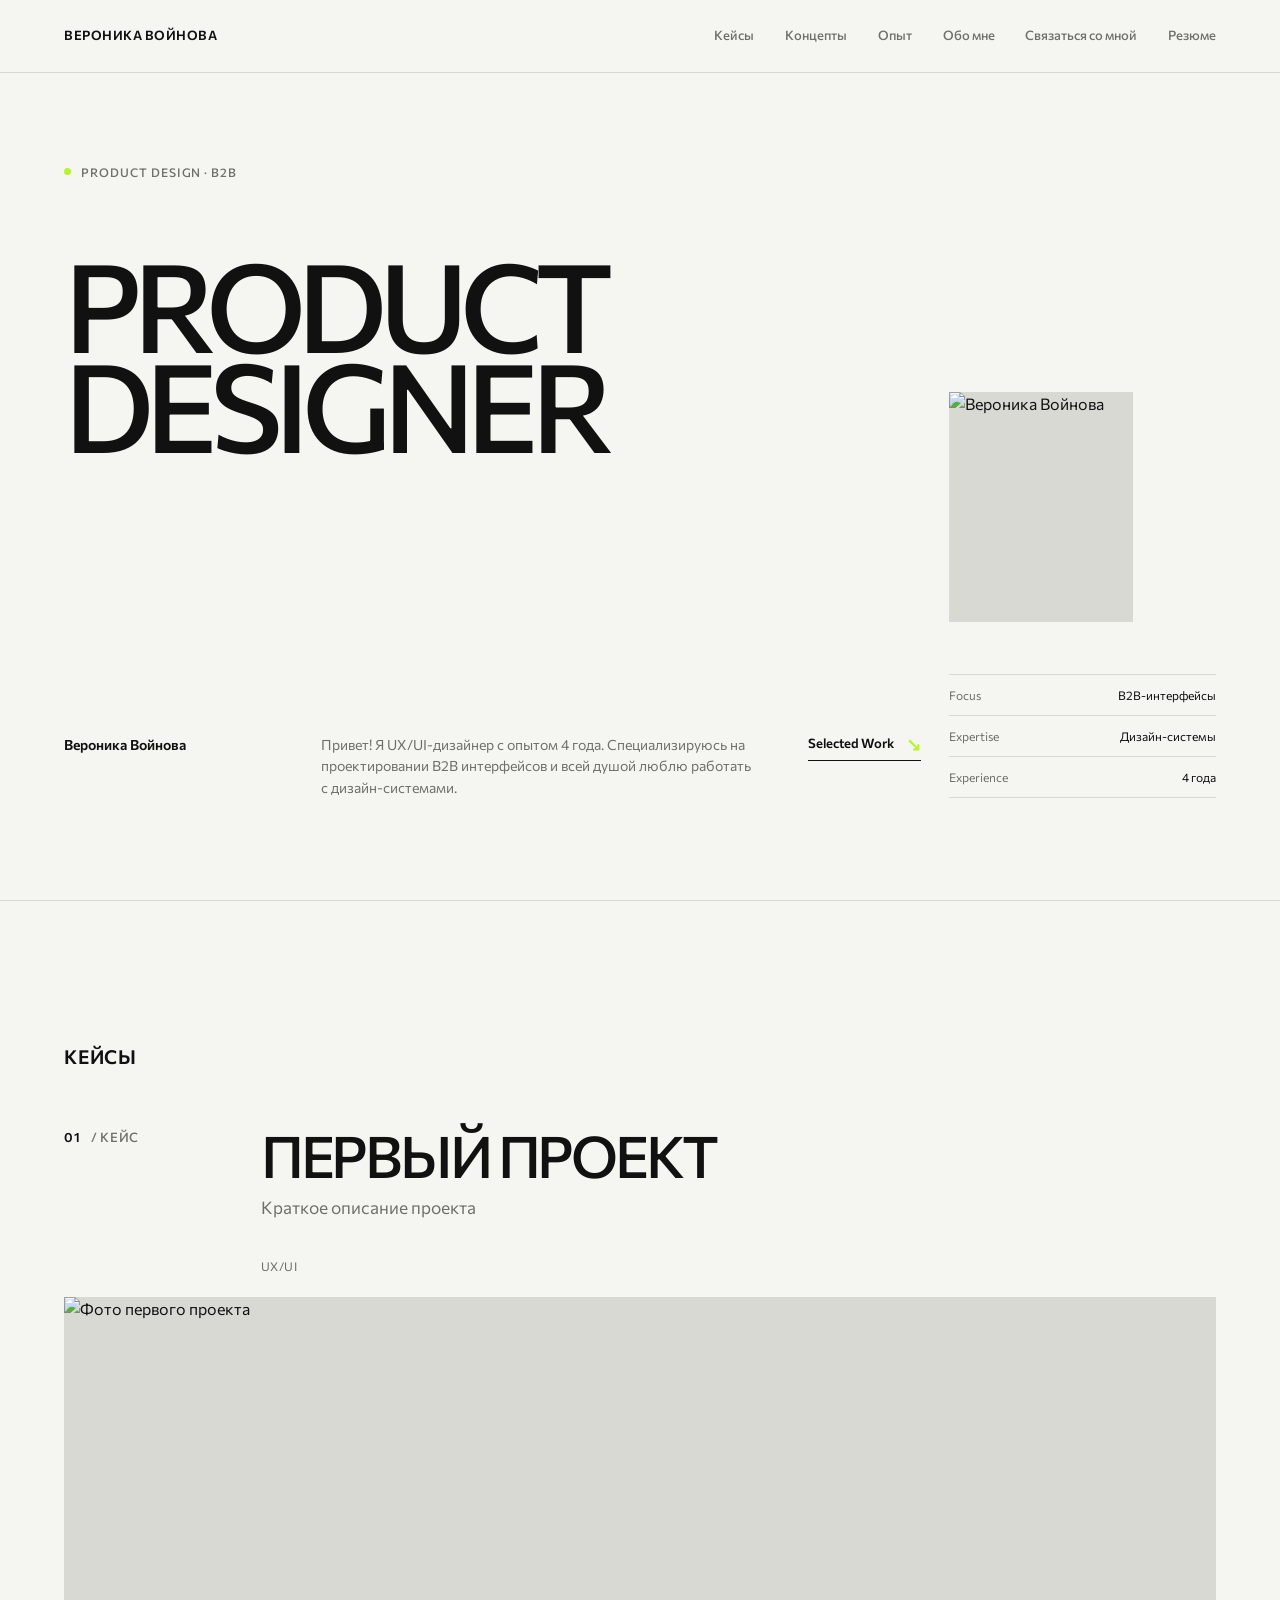
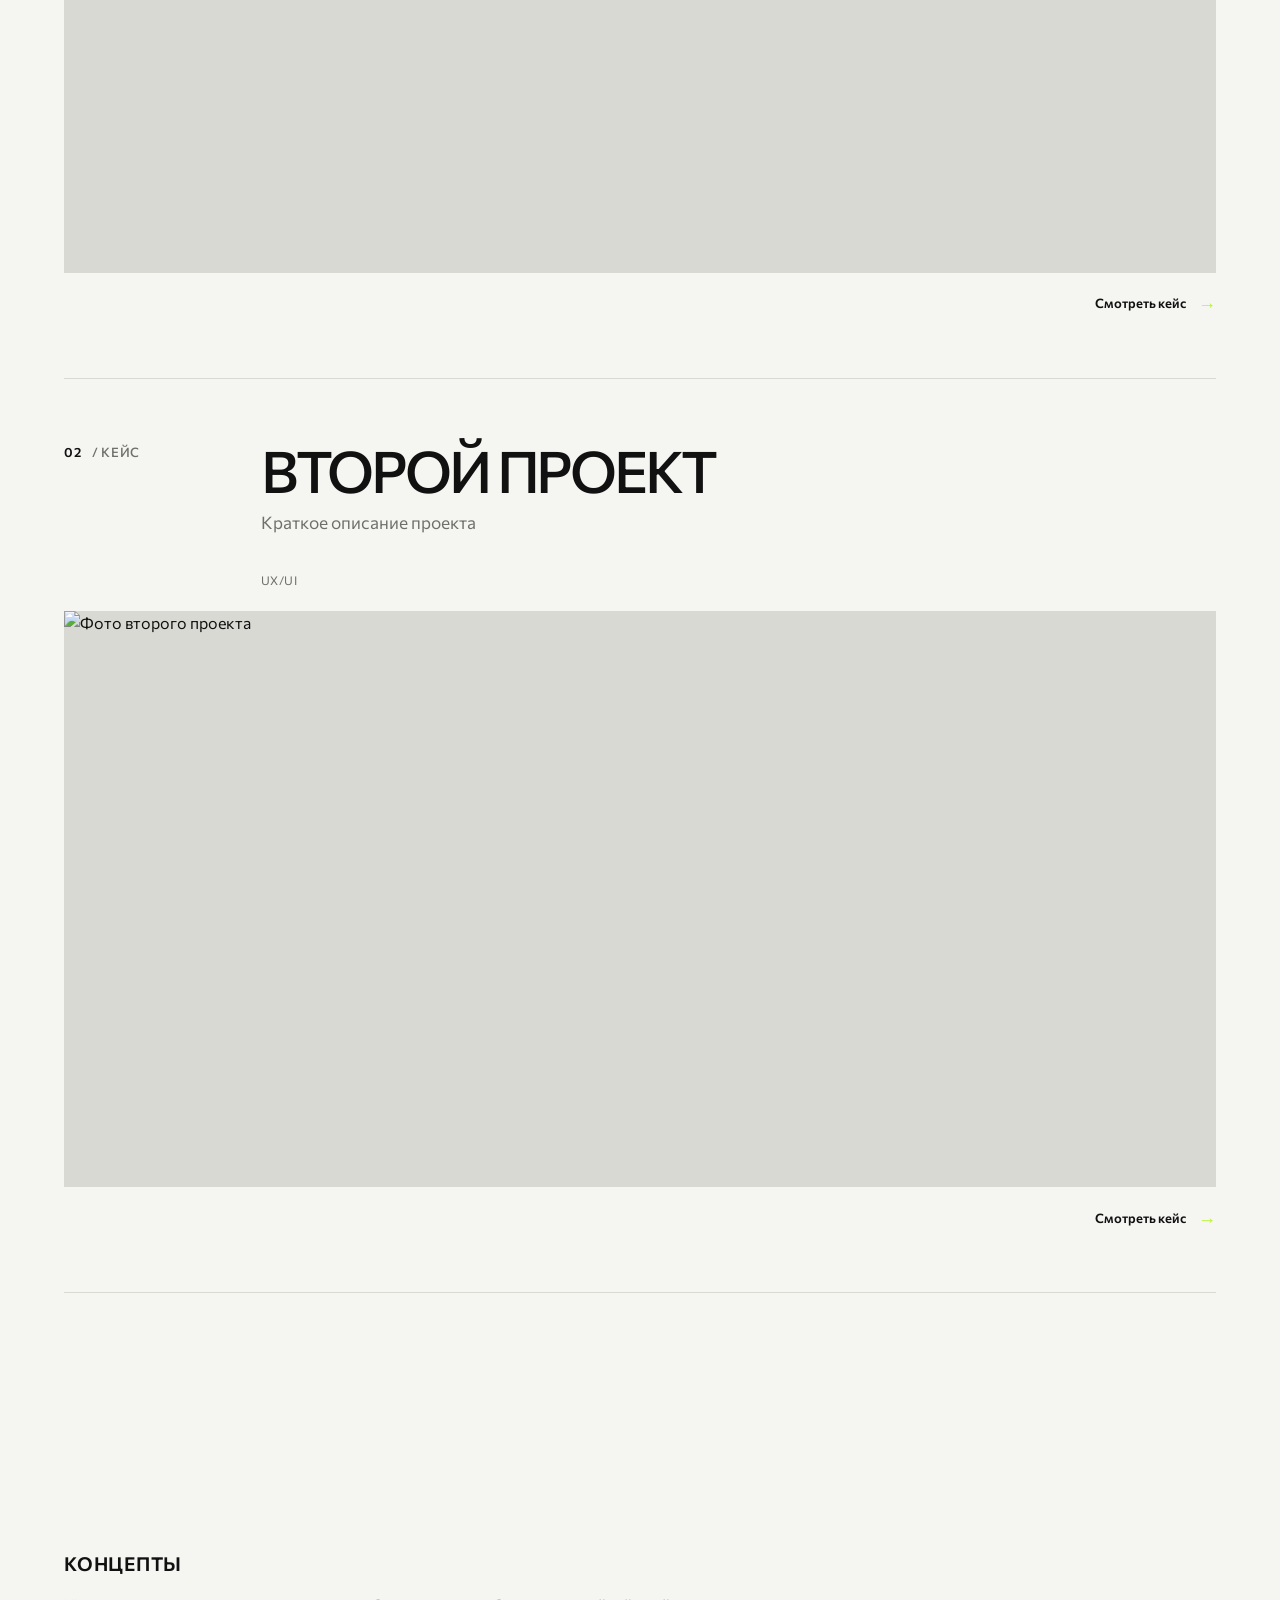
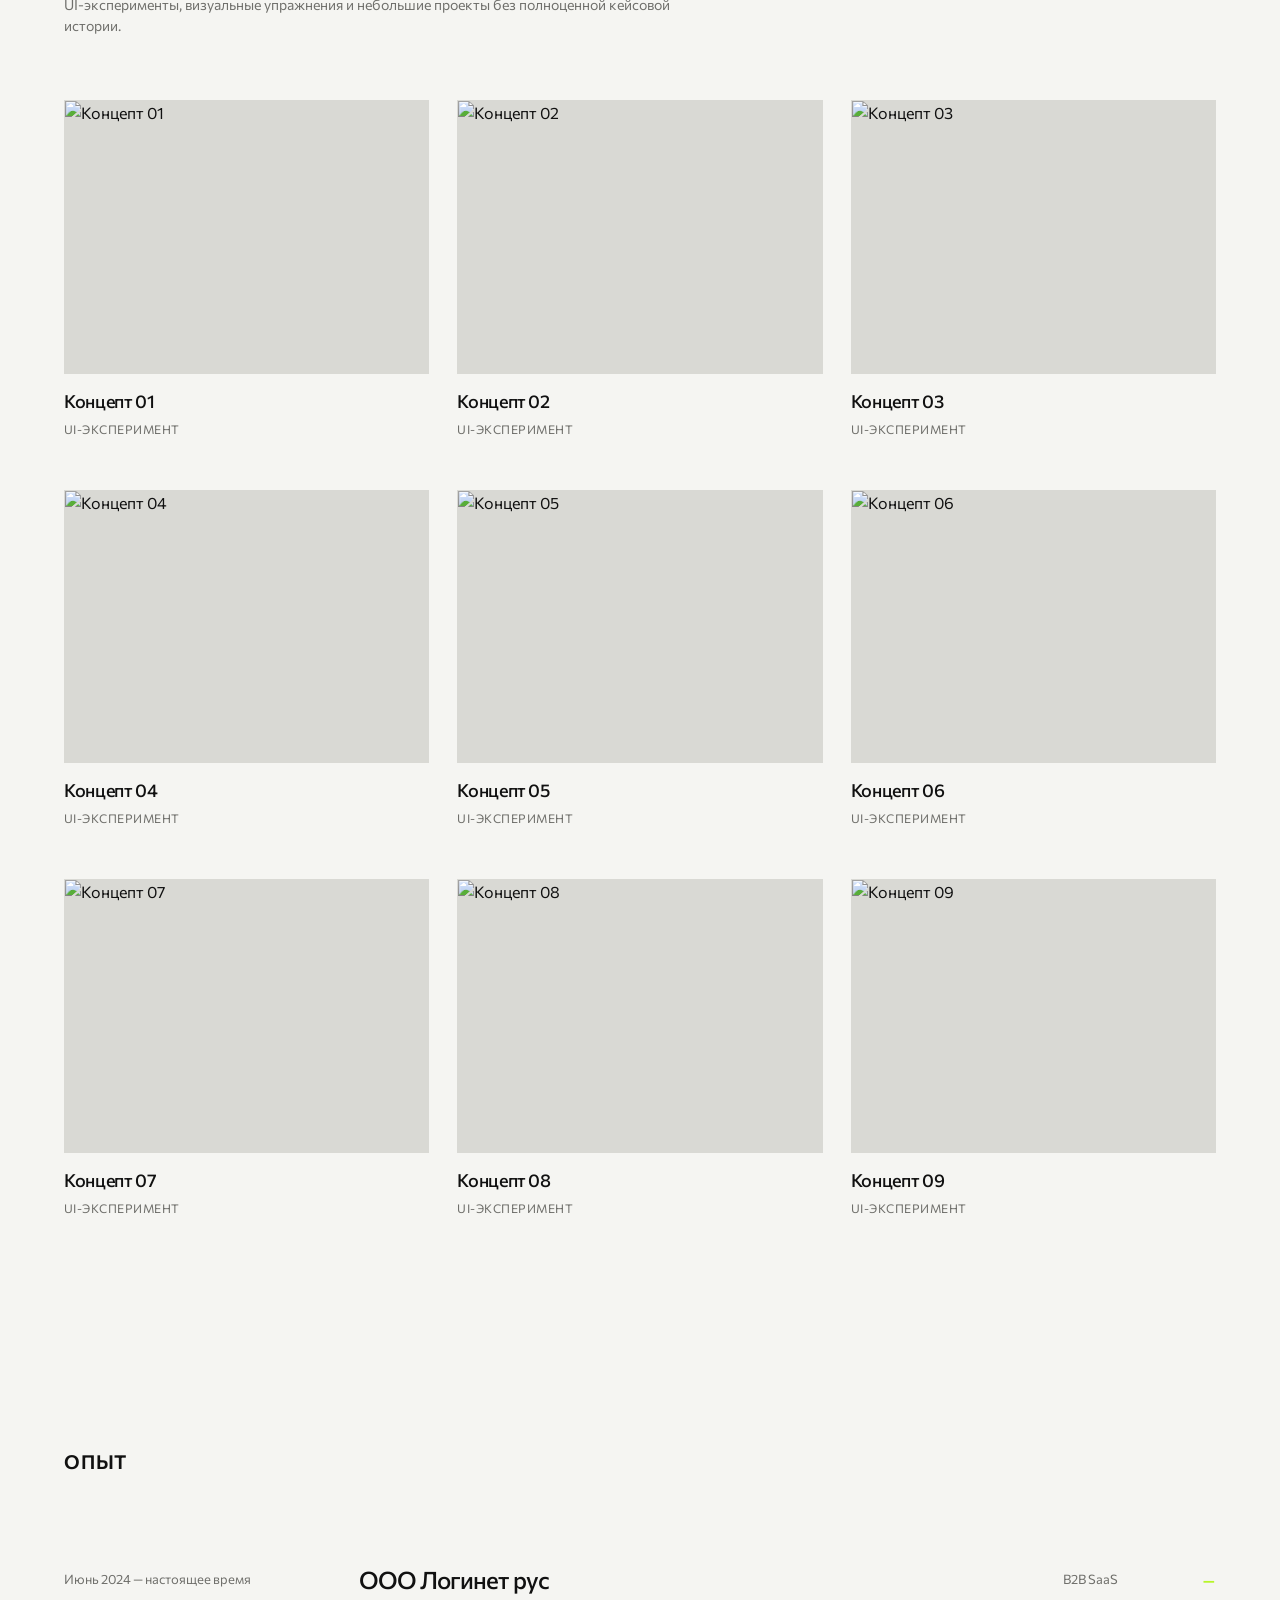
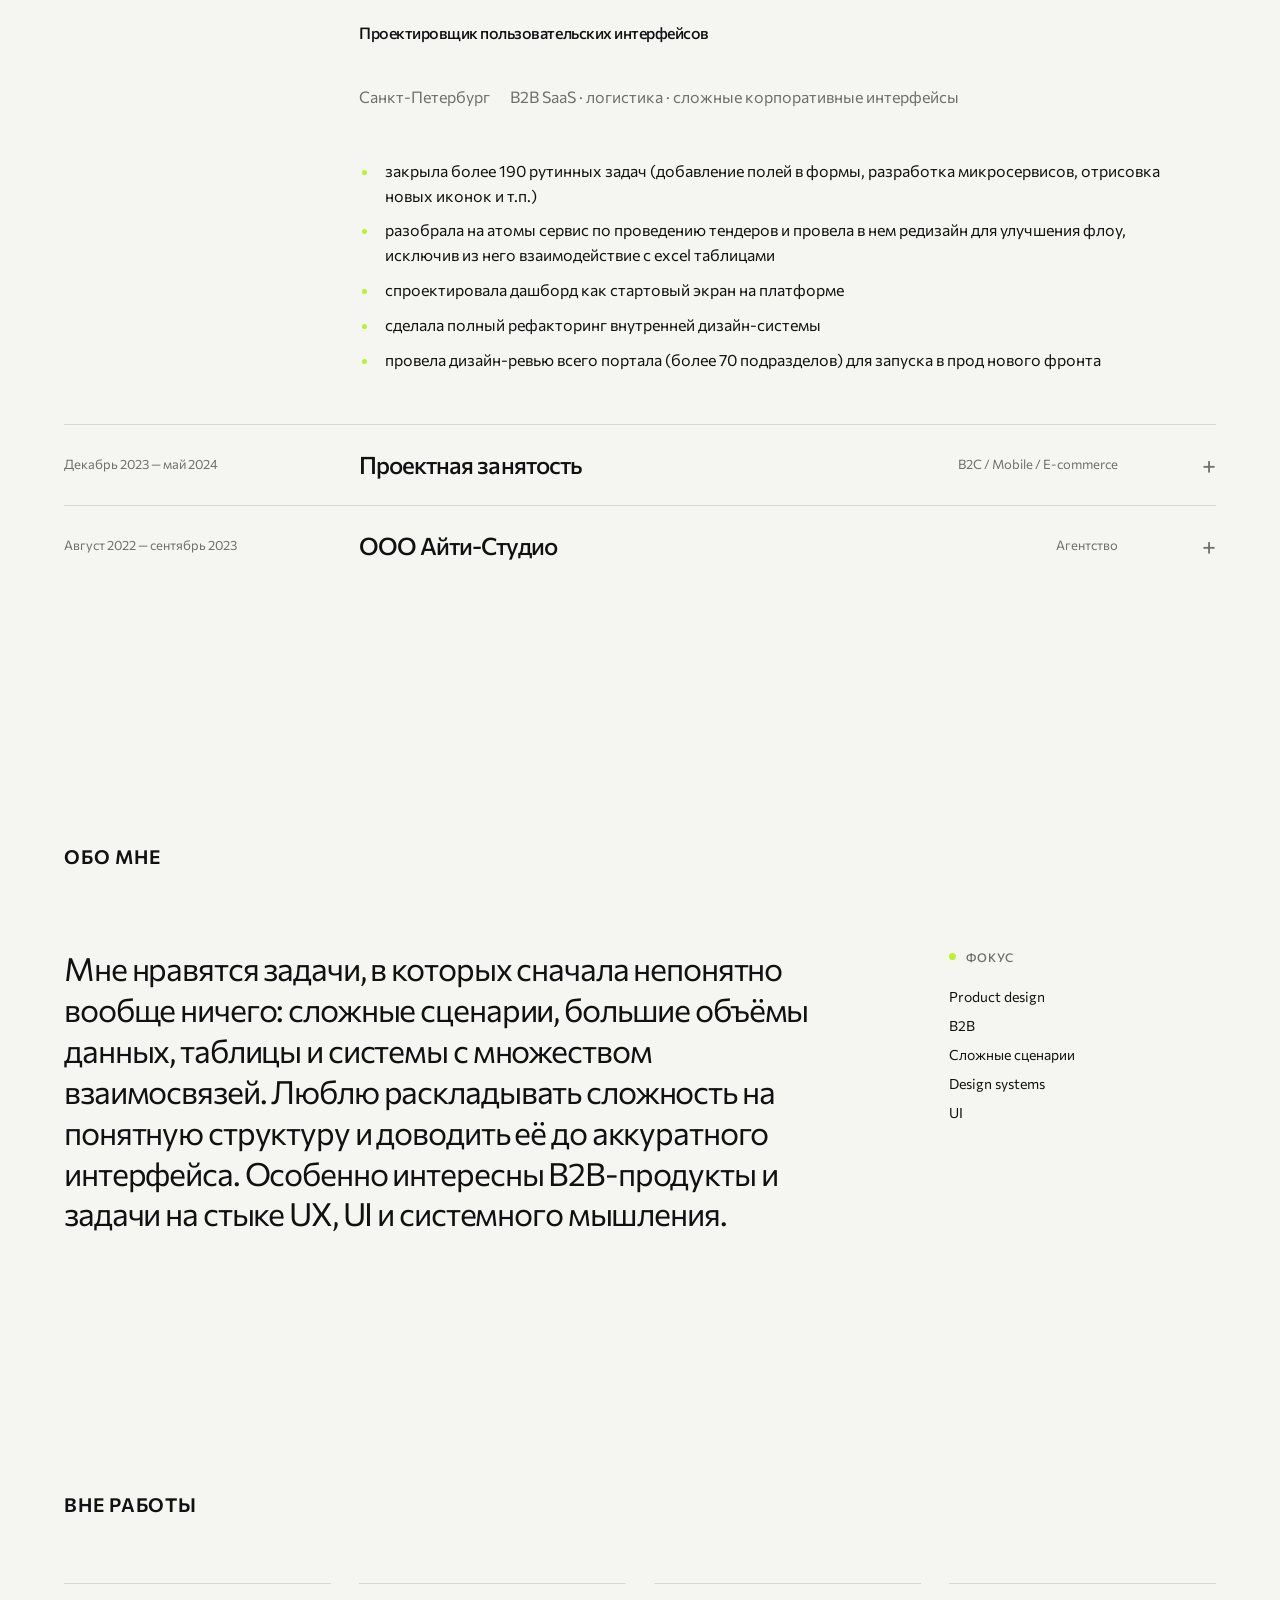
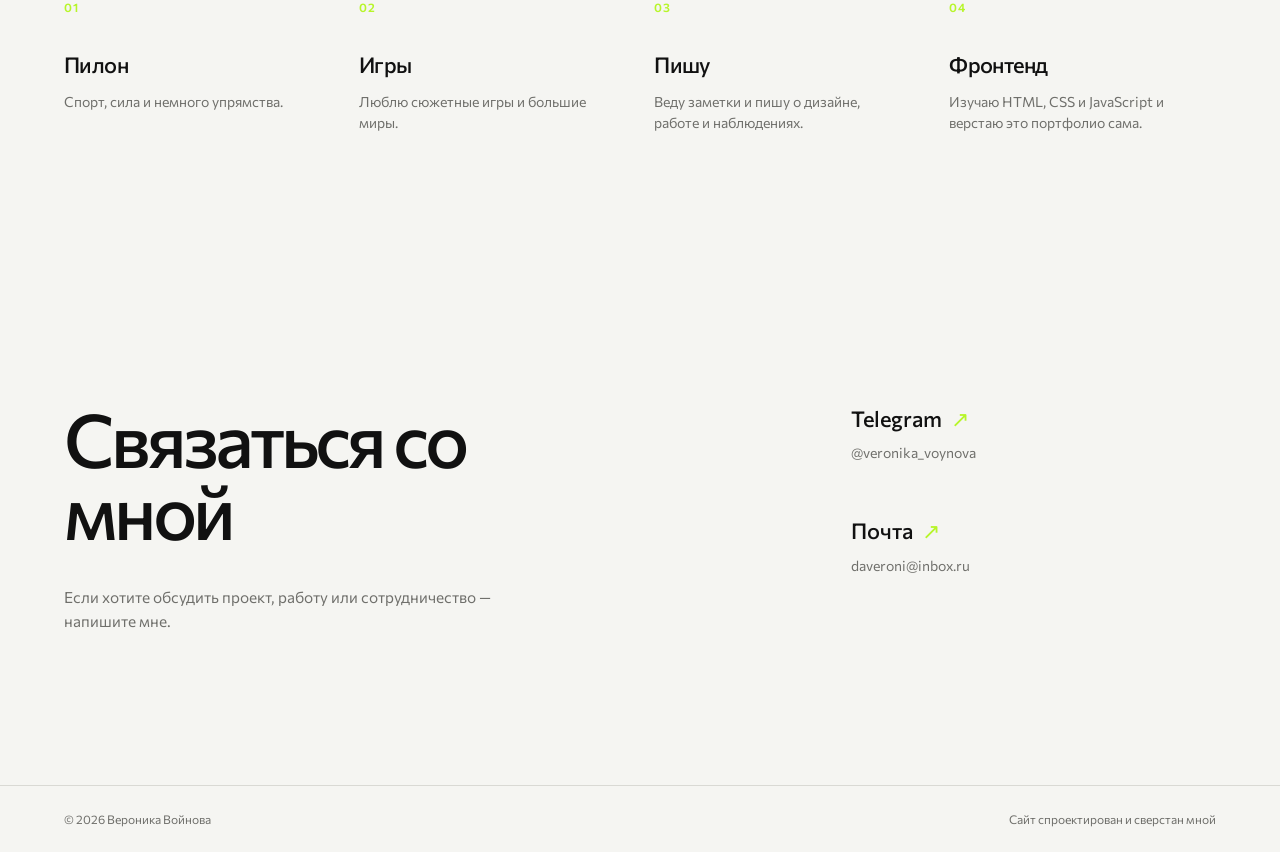
==== commit daf6a93b: "добавлено резюме, для меню и футера создан компонент" ====
--- a/index.html
+++ b/index.html
@@ -13,24 +13,7 @@
 </head>
 <body>
 
-<header class="header">
-    <div class="container header-container">
-      <a href="./" class="logo">Вероника Войнова</a>
-      <button class="menu-toggle" type="button" aria-label="Открыть меню" aria-expanded="false" aria-controls="main-navigation">
-        <span aria-hidden="true"></span>
-        <span aria-hidden="true"></span>
-      </button>
-      <nav class="navigation" id="main-navigation" aria-label="Основная навигация">
-        <ul>
-        <li><a href="#projects" class="menu-link">Кейсы</a></li>
-        <li><a href="#concepts" class="menu-link">Концепты</a></li>
-        <li><a href="#experience" class="menu-link">Опыт</a></li>
-        <li><a href="#about" class="menu-link">Обо мне</a></li>
-        <li><a href="#contact" class="menu-link">Связаться со мной</a></li>
-        </ul>
-      </nav>
-    </div>
-</header>
+<div data-site-header data-root="./"></div>
 
 <main>
 
@@ -497,13 +480,10 @@
   </section>
 </main>
 
-<footer class="site-footer">
-  <div class="container site-footer-content">
-    <p>© 2026 Вероника Войнова</p>
-    <p>Сайт спроектирован и сверстан мной</p>
-  </div>
-</footer>
-
+<div data-site-footer></div>
+
+<script src="js/header.js"></script>
+<script src="js/footer.js"></script>
 <script src="js/navigation.js"></script>
 <script src="js/home.js"></script>
 
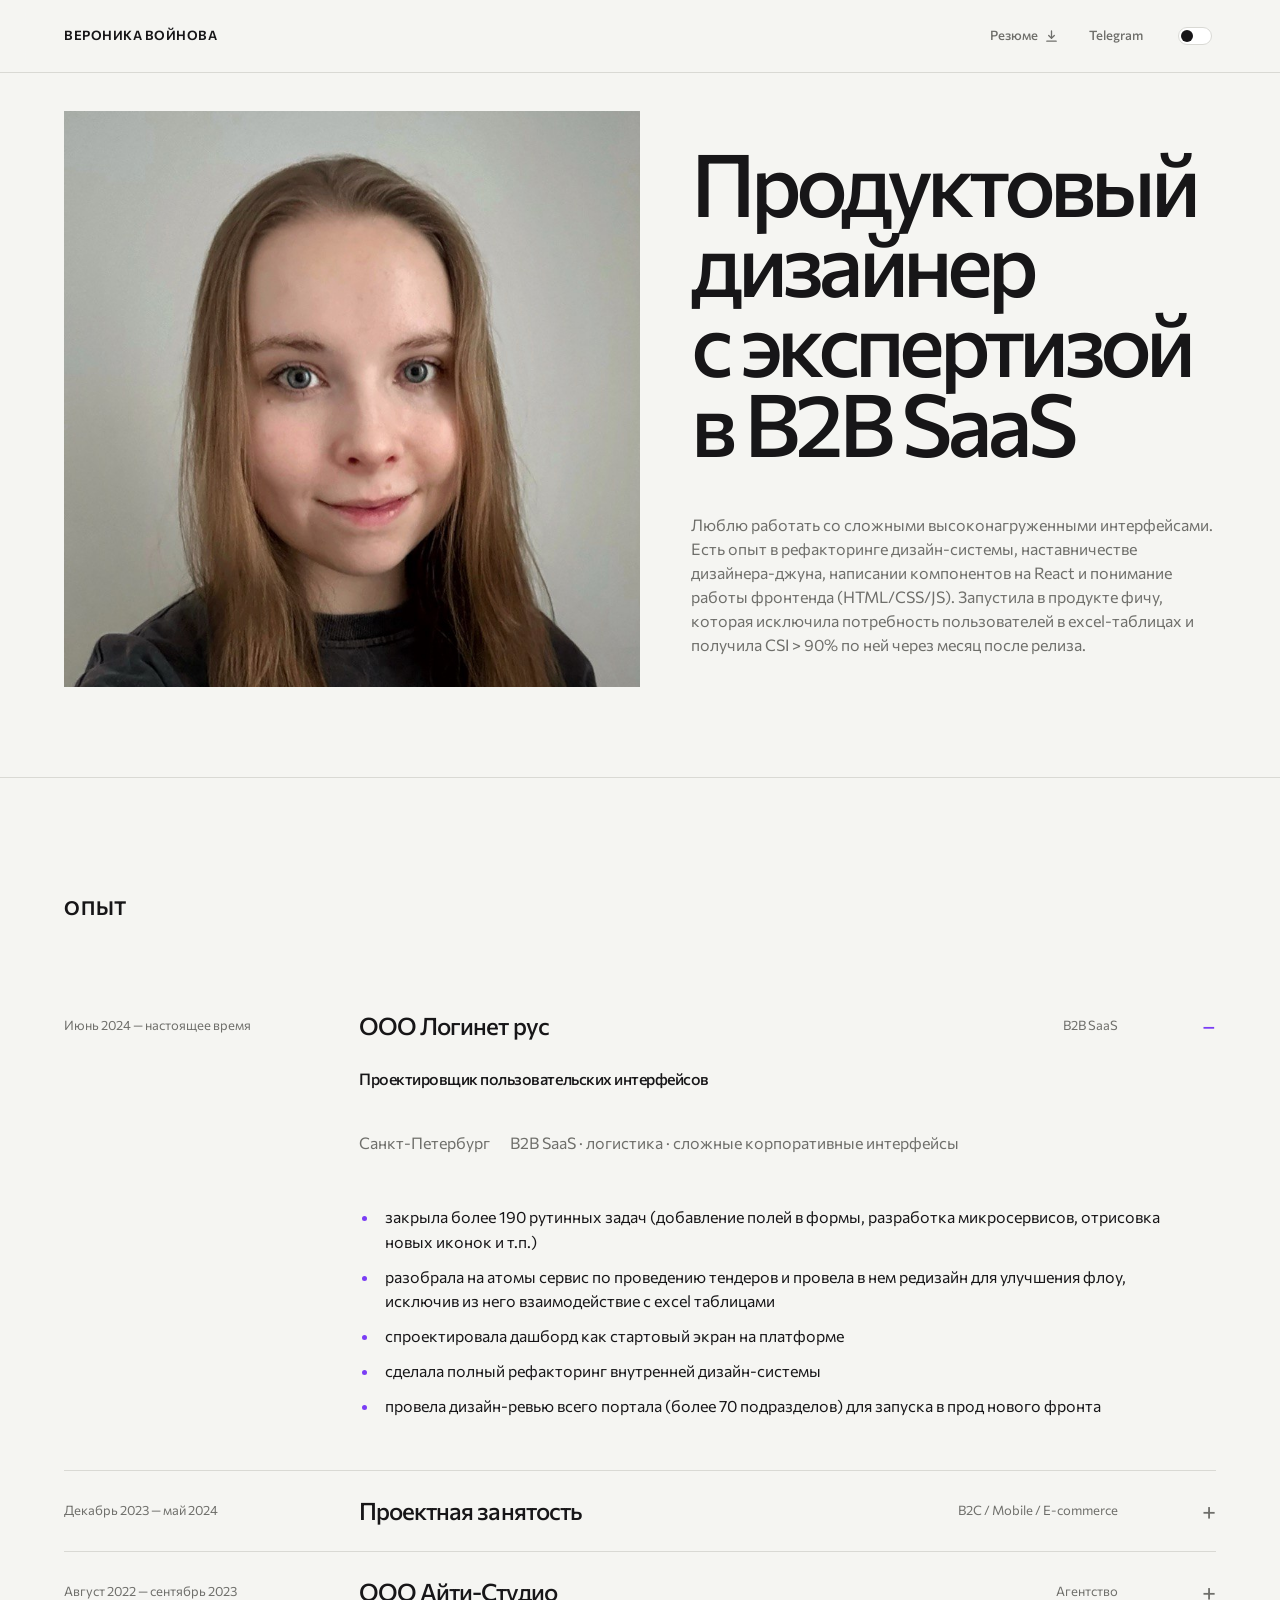
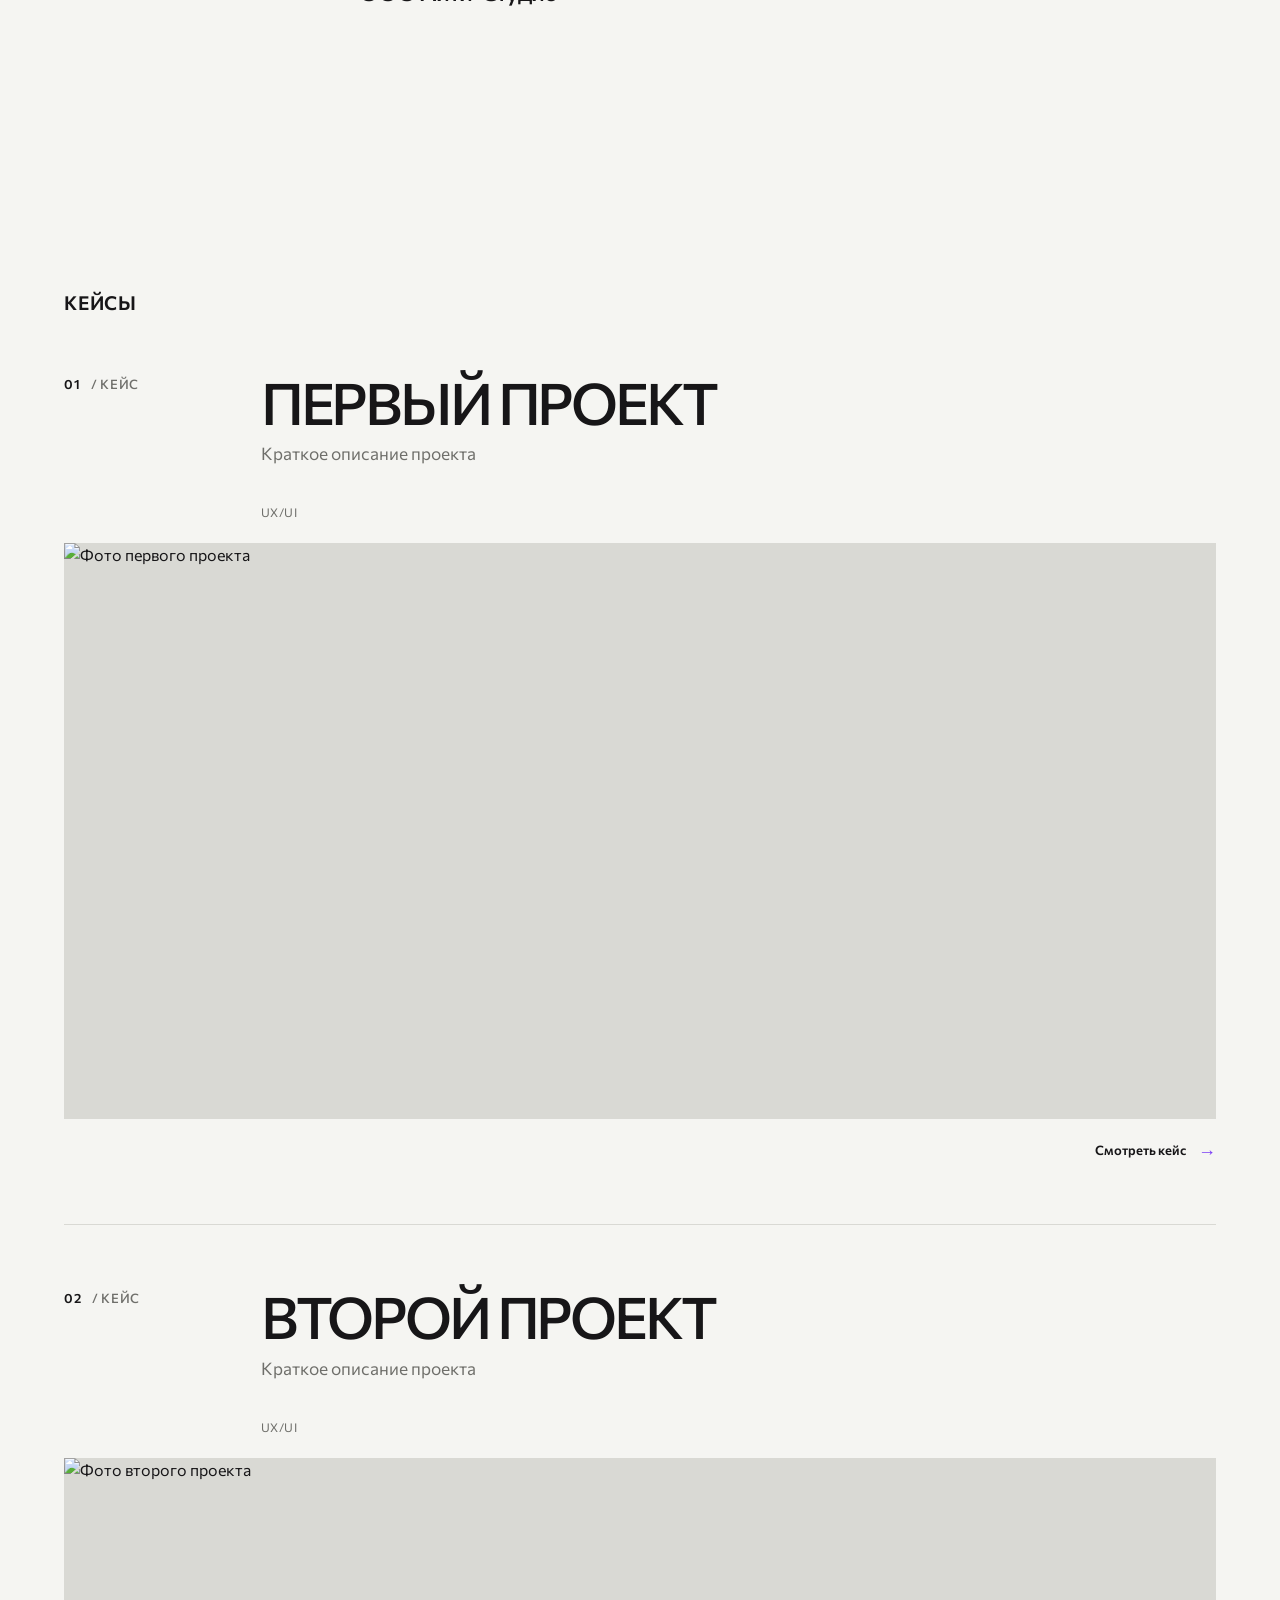
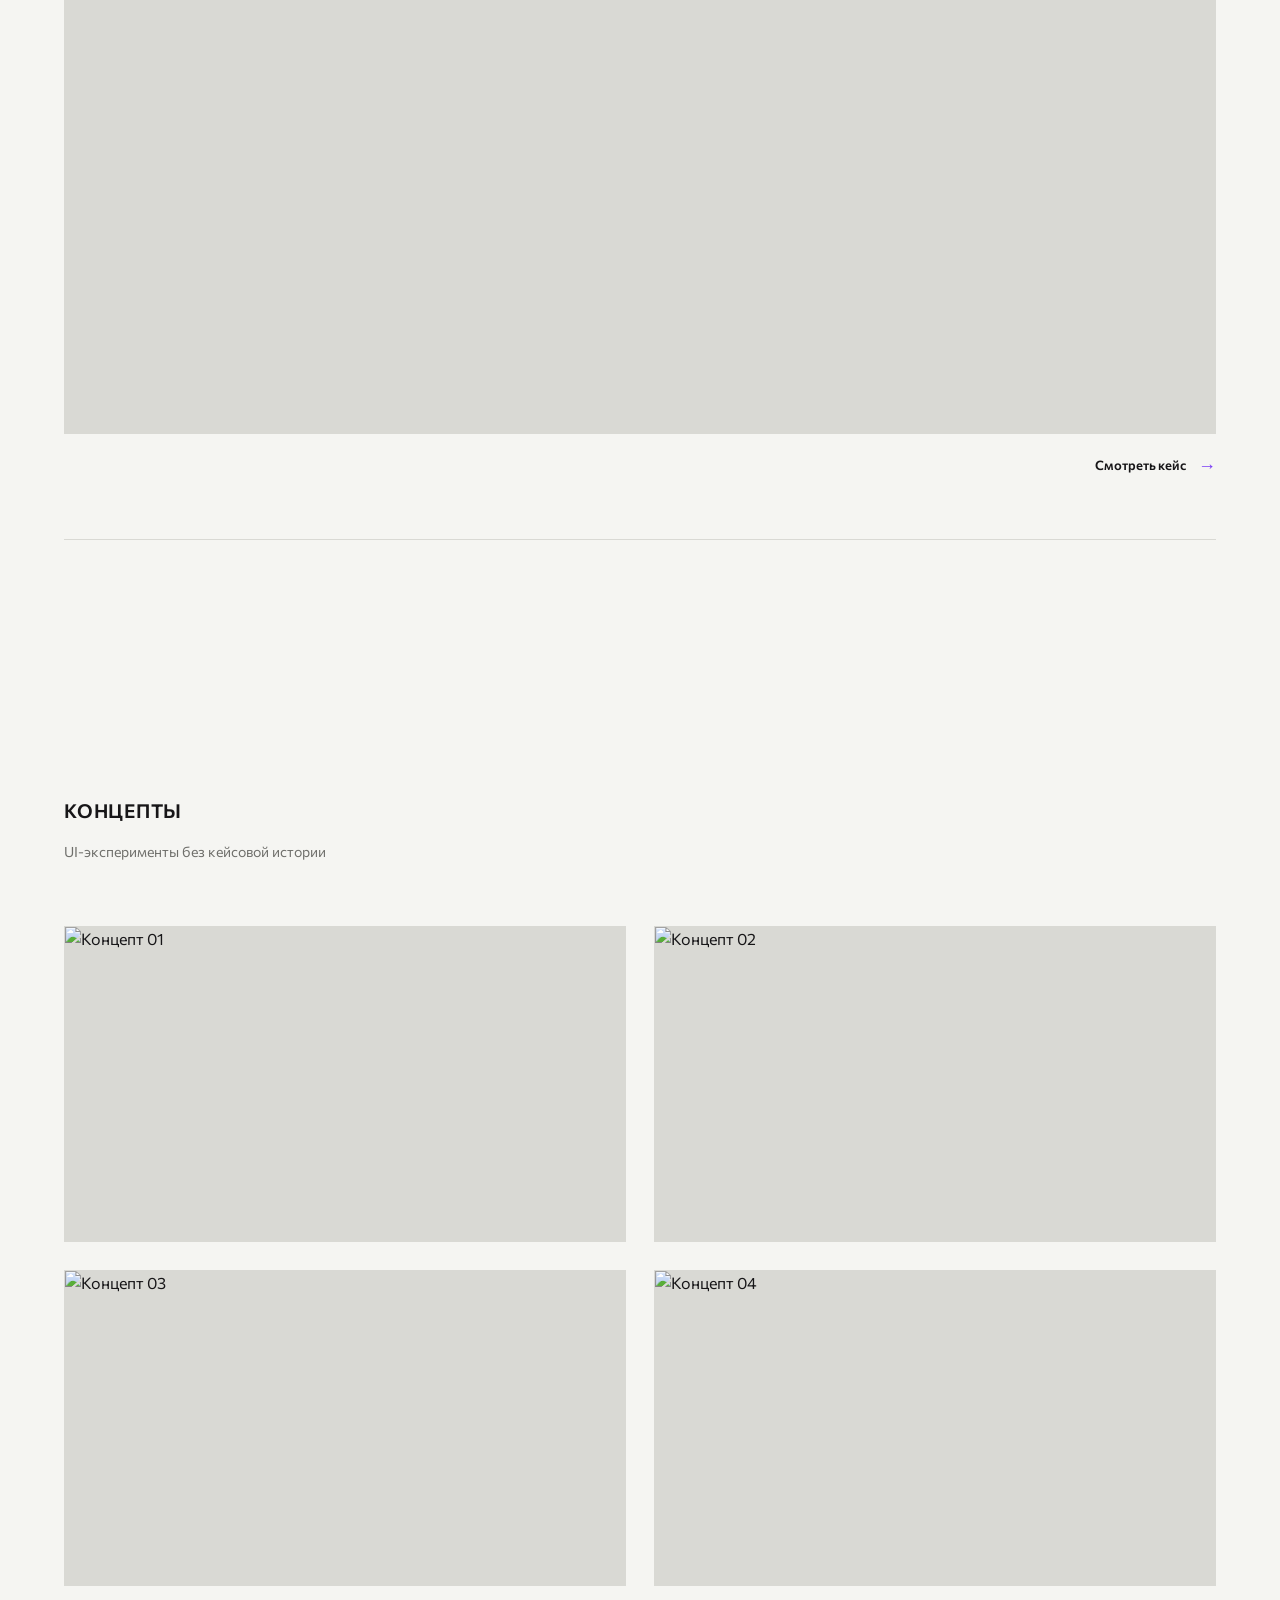
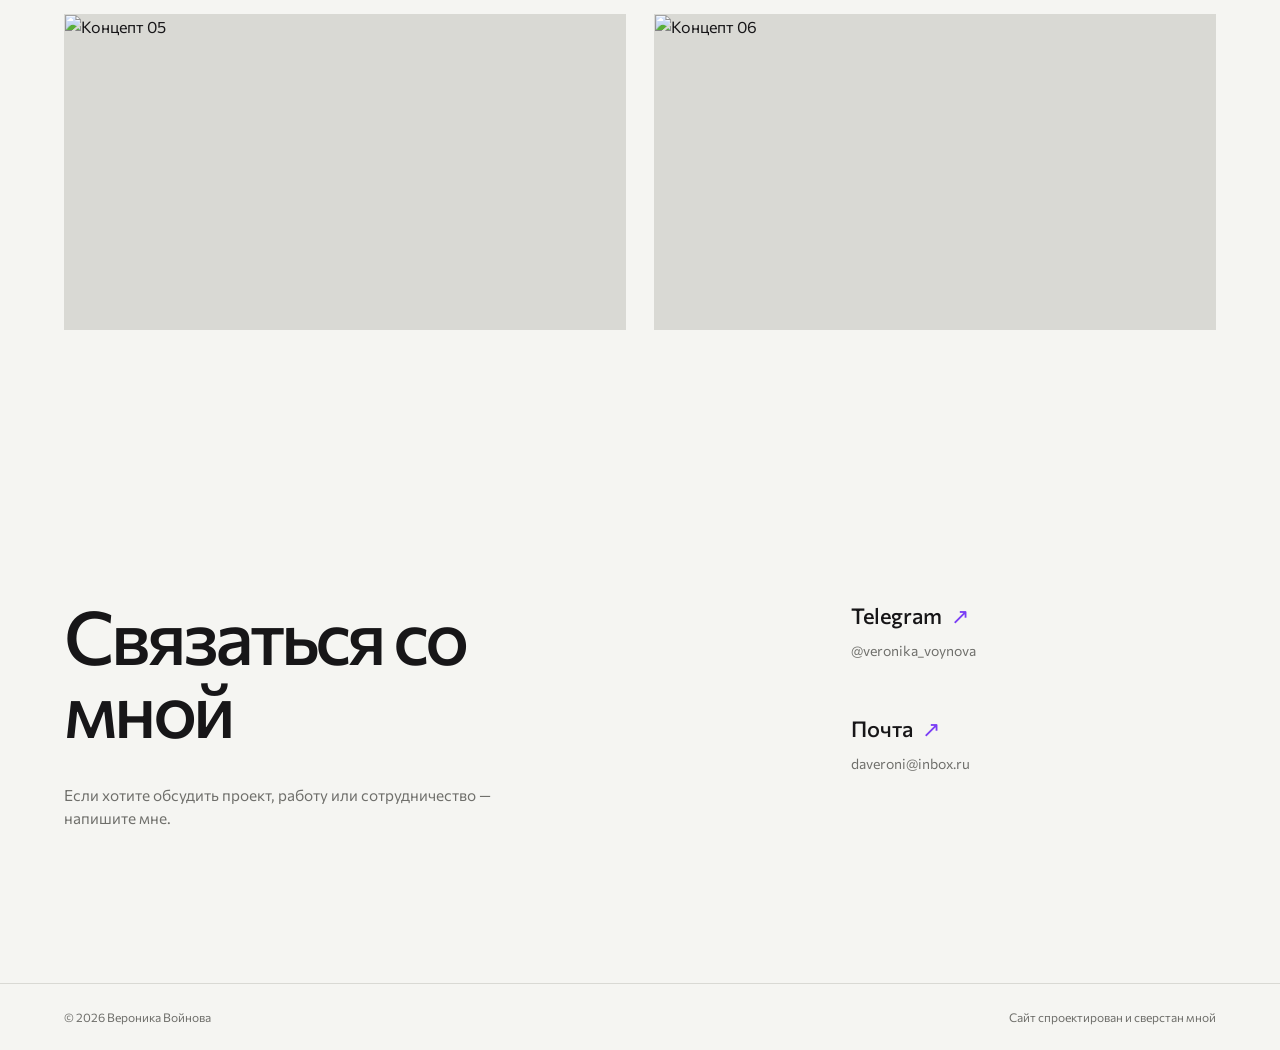
==== commit 40892c50: "обновленная структура и темная тема" ====
--- a/index.html
+++ b/index.html
@@ -10,44 +10,41 @@
   <link rel="stylesheet" href="css/base.css">
   <link rel="stylesheet" href="css/components.css">
   <link rel="stylesheet" href="css/home.css">
+  <script>
+    (() => {
+      const savedTheme = localStorage.getItem("portfolio-theme");
+      const preferredTheme = window.matchMedia("(prefers-color-scheme: dark)").matches ? "dark" : "light";
+      document.documentElement.dataset.theme = savedTheme || preferredTheme;
+    })();
+  </script>
 </head>
 <body>
 
-<div data-site-header data-root="./"></div>
+<header class="header">
+    <div class="container header-container">
+      <a href="./" class="logo">Вероника Войнова</a>
+      <nav class="navigation" aria-label="Внешние ссылки и настройки">
+        <ul>
+        <li><a href="assets/documents/veronika-voynova-resume.pdf" class="menu-link resume-link" download aria-label="Скачать резюме Вероники Войновой">Резюме <svg aria-hidden="true" viewBox="0 0 16 16"><path d="M8 2v8m0 0 3-3m-3 3L5 7M3 13h10"/></svg></a></li>
+        <li><a href="https://t.me/veronika_voynova" class="menu-link" target="_blank" rel="noopener noreferrer">Telegram</a></li>
+        <li><button class="theme-toggle" type="button" aria-label="Включить тёмную тему" aria-pressed="false"><span class="theme-toggle-track" aria-hidden="true"><span></span></span></button></li>
+        </ul>
+      </nav>
+    </div>
+</header>
 
 <main>
 
   <section class="hero">
     <div class="container hero-container">
+      <figure class="hero-photo">
+        <img class="hero-photo-img" src="assets/images/profile/avatar.png" alt="Вероника Войнова">
+      </figure>
       <div class="hero-content">
-        <p class="hero-kicker"><span aria-hidden="true"></span>Product design · B2B</p>
-        <h1 class="hero-title">Product<br>Designer</h1>
-        <div class="hero-intro">
-          <p class="hero-name">Вероника Войнова</p>
-          <p class="hero-description">Привет! Я UX/UI-дизайнер с опытом 4 года. Специализируюсь на проектировании B2B интерфейсов и всей душой люблю работать с дизайн-системами.</p>
-          <a href="#projects" class="hero-button">Selected Work <span aria-hidden="true">↘</span></a>
-        </div>
-      </div>
-      <aside class="hero-aside" aria-label="Специализация">
-        <div class="hero-photo">
-          <img class="hero-photo-img" src="images/avatar.jpg" alt="Вероника Войнова">
-        </div>
-        <dl class="hero-meta">
-          <div>
-            <dt>Focus</dt>
-            <dd>B2B-интерфейсы</dd>
-          </div>
-          <div>
-            <dt>Expertise</dt>
-            <dd>Дизайн-системы</dd>
-          </div>
-          <div>
-            <dt>Experience</dt>
-            <dd>4 года</dd>
-          </div>
-        </dl>
-      </aside>
-      </div>
+        <h1 class="hero-title">Продуктовый дизайнер с&nbsp;экспертизой в&nbsp;B2B&nbsp;SaaS</h1>
+        <p class="hero-description">Люблю работать со сложными высоконагруженными интерфейсами. Есть опыт в рефакторинге дизайн-системы, наставничестве дизайнера-джуна, написании компонентов на React и понимание работы фронтенда (HTML/CSS/JS). Запустила в продукте фичу, которая исключила потребность пользователей в excel-таблицах и получила CSI &gt; 90% по ней через месяц после релиза.</p>
+      </div>
+    </div>
   </section>
 
   <section class="projects" id="projects">
@@ -95,7 +92,7 @@
     <div class="container">
       <header class="concepts-header">
         <h2 class="concepts-heading">Концепты</h2>
-        <p class="concepts-description">UI-эксперименты, визуальные упражнения и небольшие проекты без полноценной кейсовой истории.</p>
+        <p class="concepts-description">UI-эксперименты без кейсовой истории</p>
       </header>
       <div class="concept-row">
         <article class="concept-card">
@@ -207,59 +204,6 @@
           </button>
         </article>
 
-        <article class="concept-card">
-          <button class="concept-card-trigger" type="button"
-            data-title="Концепт 07"
-            data-description="Короткое описание концепта 07."
-            data-image="images/conceptimg7.jpg"
-            data-image-alt="Концепт 07"
-            data-image-before=""
-            data-image-after="">
-            <span class="concept-card-media">
-              <img src="images/conceptimg7.jpg" alt="Концепт 07" class="concept-card-img">
-            </span>
-            <span class="concept-card-content">
-              <span class="concept-card-title">Концепт 07</span>
-              <span class="concept-card-type">UI-эксперимент</span>
-            </span>
-          </button>
-        </article>
-
-        <article class="concept-card">
-          <button class="concept-card-trigger" type="button"
-            data-title="Концепт 08"
-            data-description="Короткое описание концепта 08."
-            data-image="images/conceptimg8.jpg"
-            data-image-alt="Концепт 08"
-            data-image-before=""
-            data-image-after="">
-            <span class="concept-card-media">
-              <img src="images/conceptimg8.jpg" alt="Концепт 08" class="concept-card-img">
-            </span>
-            <span class="concept-card-content">
-              <span class="concept-card-title">Концепт 08</span>
-              <span class="concept-card-type">UI-эксперимент</span>
-            </span>
-          </button>
-        </article>
-
-        <article class="concept-card">
-          <button class="concept-card-trigger" type="button"
-            data-title="Концепт 09"
-            data-description="Короткое описание концепта 09."
-            data-image="images/conceptimg9.jpg"
-            data-image-alt="Концепт 09"
-            data-image-before=""
-            data-image-after="">
-            <span class="concept-card-media">
-              <img src="images/conceptimg9.jpg" alt="Концепт 09" class="concept-card-img">
-            </span>
-            <span class="concept-card-content">
-              <span class="concept-card-title">Концепт 09</span>
-              <span class="concept-card-type">UI-эксперимент</span>
-            </span>
-          </button>
-        </article>
       </div>
     </div>
 
@@ -404,6 +348,7 @@
     </div>
   </section>
 
+  <!-- Секция «Обо мне» временно скрыта.
   <section class="about" id="about">
     <div class="container">
       <h2 class="about-heading">Обо мне</h2>
@@ -424,7 +369,9 @@
     </div>
 
   </section>
-
+  Конец скрытой секции «Обо мне». -->
+
+  <!-- Секция «Вне работы» временно скрыта.
   <section class="off-screen" id="off-screen">
     <div class="container">
       <h2 class="off-screen-heading">Вне работы</h2>
@@ -455,6 +402,7 @@
       </div>
     </div>
   </section>
+  Конец скрытой секции «Вне работы». -->
 
   <section class="contact" id="contact">
     <div class="container">
@@ -480,10 +428,13 @@
   </section>
 </main>
 
-<div data-site-footer></div>
-
-<script src="js/header.js"></script>
-<script src="js/footer.js"></script>
+<footer class="site-footer">
+  <div class="container site-footer-content">
+    <p>© 2026 Вероника Войнова</p>
+    <p>Сайт спроектирован и сверстан мной</p>
+  </div>
+</footer>
+
 <script src="js/navigation.js"></script>
 <script src="js/home.js"></script>
 
--- a/css/base.css
+++ b/css/base.css
@@ -2,13 +2,28 @@
 
 :root {
   --color-bg: #F5F5F2;
-  --color-text: #111111;
+  --color-surface: #FFFFFF;
+  --color-text: #171618;
   --color-text-secondary: #6F6F6B;
   --color-border: #D9D9D4;
-  --color-accent: #B7F52A;
+  --color-accent: #7A3DF5;
+  --color-overlay: rgb(17 17 17 / 76%);
+  --color-header-bg: rgb(245 245 242 / 92%);
   --container-width: 1280px;
   --page-gutter: clamp(20px, 5vw, 72px);
   --header-height: 72px;
+}
+
+[data-theme="dark"] {
+  color-scheme: dark;
+  --color-bg: #171618;
+  --color-surface: #22231F;
+  --color-text: #F1F1EC;
+  --color-text-secondary: #ADAEA7;
+  --color-border: #3B3D37;
+  --color-accent: #7A3DF5;
+  --color-overlay: rgb(8 9 8 / 82%);
+  --color-header-bg: rgb(23 22 24 / 92%);
 }
 
 *,
@@ -78,4 +93,3 @@
       transition-duration: 0.01ms !important;
     }
 }
-
--- a/css/components.css
+++ b/css/components.css
@@ -4,8 +4,9 @@
   position: sticky;
   z-index: 10;
   top: 0;
-  background: var(--color-bg);
+  background: var(--color-header-bg);
   border-bottom: 1px solid var(--color-border);
+  backdrop-filter: blur(12px);
 }
 
 .header-container {
@@ -44,6 +45,63 @@
   color: var(--color-text-secondary);
   font-size: 13px;
   font-weight: 500;
+}
+
+.resume-link {
+  display: inline-flex;
+  align-items: center;
+  gap: 6px;
+}
+
+.resume-link svg {
+  width: 15px;
+  height: 15px;
+  fill: none;
+  stroke: currentColor;
+  stroke-linecap: round;
+  stroke-linejoin: round;
+  stroke-width: 1.4;
+}
+
+.theme-toggle {
+  display: grid;
+  width: 42px;
+  height: 30px;
+  padding: 0;
+  place-items: center;
+  border: 0;
+  background: transparent;
+  color: var(--color-text);
+  cursor: pointer;
+}
+
+.theme-toggle-track {
+  display: flex;
+  width: 34px;
+  height: 18px;
+  align-items: center;
+  padding: 2px;
+  border: 1px solid var(--color-border);
+  border-radius: 999px;
+  background: var(--color-surface);
+}
+
+.theme-toggle-track span {
+  width: 12px;
+  height: 12px;
+  background: var(--color-text);
+  border-radius: 50%;
+  transition: transform 180ms ease, background 180ms ease;
+}
+
+[data-theme="dark"] .theme-toggle-track span {
+  background: var(--color-accent);
+  transform: translateX(16px);
+}
+
+.theme-toggle:focus-visible {
+  outline: 2px solid var(--color-accent);
+  outline-offset: 2px;
 }
 
 .menu-link::after {
@@ -266,7 +324,7 @@
   display: grid;
   place-items: center;
   padding: clamp(20px, 4vw, 56px);
-  background: rgb(0 0 0 / 72%);
+  background: var(--color-overlay);
 }
 
 .concept-lightbox-dialog {
@@ -274,7 +332,7 @@
   max-height: calc(100svh - clamp(40px, 8vw, 112px));
   overflow-y: auto;
   padding: clamp(24px, 4vw, 56px);
-  background: var(--color-bg);
+  background: var(--color-surface);
   color: var(--color-text);
   outline: none;
 }
@@ -398,91 +456,18 @@
       padding-block: 0;
     }
 
-  .menu-toggle {
-      position: relative;
-      z-index: 12;
-      display: grid;
-      width: 40px;
-      height: 40px;
-      flex: 0 0 auto;
-      padding: 0;
-      place-content: center;
-      gap: 6px;
-      border: 0;
-      background: transparent;
-      color: var(--color-text);
-      cursor: pointer;
-    }
-
-  .menu-toggle span {
-      display: block;
-      width: 22px;
-      height: 1px;
-      background: currentColor;
-      transition: transform 180ms ease;
-    }
-
-  .menu-toggle[aria-expanded="true"] span:first-child {
-      transform: translateY(3.5px) rotate(45deg);
-    }
-
-  .menu-toggle[aria-expanded="true"] span:last-child {
-      transform: translateY(-3.5px) rotate(-45deg);
-    }
-
-  .menu-toggle:focus-visible {
-      outline: 2px solid var(--color-accent);
-      outline-offset: 2px;
-    }
-
   .navigation {
-      position: fixed;
-      z-index: 10;
-      top: var(--header-height);
-      right: 0;
-      bottom: 0;
-      left: 0;
-      padding: clamp(40px, 10vw, 64px) var(--page-gutter);
-      overflow-y: auto;
-      background: var(--color-bg);
-      opacity: 0;
-      visibility: hidden;
-      transform: translateY(-8px);
-      transition: opacity 180ms ease, visibility 180ms ease, transform 180ms ease;
+      margin-left: auto;
     }
 
   .navigation ul {
-      display: grid;
-      width: 100%;
-      align-items: stretch;
-      gap: 0;
-    }
-
-  .navigation.is-open {
-      opacity: 1;
-      visibility: visible;
-      transform: translateY(0);
+      display: flex;
+      gap: 12px;
     }
 
   .menu-link {
-      display: block;
-      padding-block: 16px;
-      border-bottom: 1px solid var(--color-border);
-      color: var(--color-text);
-      font-size: clamp(24px, 8vw, 34px);
-      font-weight: 500;
-      letter-spacing: -0.035em;
-      line-height: 1.1;
-    }
-
-  .menu-link::after {
-      right: auto;
-      bottom: 13px;
-      width: 28px;
-    }
-
-  body.menu-open {
-      overflow: hidden;
+      padding-block: 6px;
+      font-size: 12px;
     }
 
   .concept-lightbox {
@@ -573,3 +558,27 @@
     gap: 6px;
   }
 }
+
+@media (max-width: 480px) {
+  .header-container {
+    gap: 10px;
+  }
+
+  .logo {
+    max-width: 82px;
+    font-size: 10px;
+    line-height: 1.15;
+  }
+
+  .navigation ul {
+    gap: 5px;
+  }
+
+  .menu-link {
+    font-size: 11px;
+  }
+
+  .resume-link svg {
+    display: none;
+  }
+}
--- a/css/home.css
+++ b/css/home.css
@@ -1,118 +1,21 @@
 /* Home page sections and their responsive layouts. */
 
 .hero {
-  display: flex;
-  min-height: calc(100svh - var(--header-height));
-  align-items: stretch;
-  padding-block: clamp(48px, 7vw, 104px) clamp(56px, 8vw, 120px);
+  padding-block: clamp(24px, 3vw, 48px) clamp(64px, 7vw, 104px);
   border-bottom: 1px solid var(--color-border);
 }
 
 .hero-container {
   display: grid;
-  grid-template-columns: repeat(12, minmax(0, 1fr));
-  gap: clamp(20px, 2.2vw, 32px);
-  align-items: end;
-}
-
-.hero-content {
-  display: flex;
-  grid-column: 1 / span 9;
-  min-width: 0;
-  flex-direction: column;
-  align-self: stretch;
-}
-
-.hero-kicker {
-  display: flex;
+  grid-template-columns: repeat(2, minmax(0, 1fr));
+  gap: 0;
   align-items: center;
-  gap: 10px;
-  margin: 0 0 clamp(56px, 8vh, 104px);
-  color: var(--color-text-secondary);
-  font-size: 12px;
-  font-weight: 500;
-  letter-spacing: 0.08em;
-  text-transform: uppercase;
-}
-
-.hero-kicker span {
-  width: 7px;
-  height: 7px;
-  flex: 0 0 auto;
-  background: var(--color-accent);
-  border-radius: 50%;
-}
-
-.hero-title {
-  max-width: 100%;
-  margin: 0;
-  font-size: clamp(64px, 9.6vw, 146px);
-  font-weight: 500;
-  letter-spacing: -0.07em;
-  line-height: 0.82;
-  text-transform: uppercase;
-}
-
-.hero-intro {
-  display: grid;
-  grid-template-columns: minmax(140px, 0.8fr) minmax(260px, 1.6fr) auto;
-  gap: clamp(20px, 2.2vw, 32px);
-  align-items: start;
-  margin-top: auto;
-  padding-top: clamp(64px, 10vh, 128px);
-}
-
-.hero-name,
-.hero-description {
-  margin: 0;
-}
-
-.hero-name {
-  font-size: 14px;
-  font-weight: 600;
-}
-
-.hero-description {
-  max-width: 48ch;
-  color: var(--color-text-secondary);
-  font-size: clamp(14px, 1.1vw, 16px);
-}
-
-.hero-button {
-  display: inline-flex;
-  align-items: center;
-  gap: 12px;
-  padding-bottom: 6px;
-  border-bottom: 1px solid var(--color-text);
-  font-size: 13px;
-  font-weight: 600;
-  white-space: nowrap;
-}
-
-.hero-button span {
-  color: var(--color-accent);
-  font-size: 18px;
-  line-height: 1;
-  transition: transform 180ms ease;
-}
-
-.hero-button:hover span,
-.hero-button:focus-visible span {
-  transform: translate(3px, 3px);
-}
-
-.hero-aside {
-  display: flex;
-  grid-column: 10 / -1;
-  min-width: 0;
-  flex-direction: column;
-  justify-content: flex-end;
-  gap: clamp(28px, 4vw, 56px);
 }
 
 .hero-photo {
-  width: min(100%, 184px);
-  aspect-ratio: 4 / 5;
+  width: 100%;
+  aspect-ratio: 1;
+  margin: 0;
   overflow: hidden;
   background: var(--color-border);
 }
@@ -123,27 +26,29 @@
   object-fit: cover;
 }
 
-.hero-meta {
-  margin: 0;
-  border-top: 1px solid var(--color-border);
-}
-
-.hero-meta div {
-  display: grid;
-  grid-template-columns: 72px minmax(0, 1fr);
-  gap: 12px;
-  padding-block: 11px;
-  border-bottom: 1px solid var(--color-border);
-  font-size: 12px;
-}
-
-.hero-meta dt {
-  color: var(--color-text-secondary);
-}
-
-.hero-meta dd {
-  margin: 0;
-  text-align: right;
+.hero-content {
+  display: grid;
+  width: 100%;
+  min-width: 0;
+  gap: clamp(28px, 4vw, 56px);
+  padding-left: clamp(32px, 4vw, 64px);
+}
+
+.hero-title {
+  max-width: 10ch;
+  margin: 0;
+  font-size: clamp(52px, 6.8vw, 104px);
+  font-weight: 500;
+  letter-spacing: -0.065em;
+  line-height: .92;
+}
+
+.hero-description {
+  max-width: 68ch;
+  margin: 0;
+  color: var(--color-text-secondary);
+  font-size: 16px;
+  line-height: 1.5;
 }
 
 .projects {
@@ -506,8 +411,8 @@
 
 .concept-row {
   display: grid;
-  grid-template-columns: repeat(3, minmax(0, 1fr));
-  gap: clamp(40px, 4vw, 64px) clamp(20px, 2.2vw, 32px);
+  grid-template-columns: repeat(2, minmax(0, 1fr));
+  gap: clamp(20px, 2.2vw, 32px);
 }
 
 .concept-card {
@@ -515,6 +420,7 @@
 }
 
 .concept-card-trigger {
+  position: relative;
   display: block;
   width: 100%;
   margin: 0;
@@ -533,7 +439,7 @@
 
 .concept-card-media {
   display: block;
-  aspect-ratio: 4 / 3;
+  aspect-ratio: 16 / 9;
   overflow: hidden;
   background: var(--color-border);
   border: 1px solid var(--color-border);
@@ -546,9 +452,16 @@
 }
 
 .concept-card-content {
-  display: grid;
-  gap: 5px;
-  margin-top: 14px;
+  position: absolute;
+  inset: 0;
+  display: grid;
+  padding: 20px;
+  place-items: center;
+  background: rgb(0 0 0 / 60%);
+  color: #FFFFFF;
+  opacity: 0;
+  pointer-events: none;
+  transition: opacity 180ms ease;
 }
 
 .concept-card-title,
@@ -557,16 +470,19 @@
 }
 
 .concept-card-title {
-  font-size: 18px;
-  font-weight: 500;
-  letter-spacing: -0.02em;
+  font-size: 16px;
+  font-weight: 500;
+  letter-spacing: 0;
+  text-align: center;
 }
 
 .concept-card-type {
-  color: var(--color-text-secondary);
-  font-size: 12px;
-  letter-spacing: 0.04em;
-  text-transform: uppercase;
+  display: none;
+}
+
+.concept-card-trigger:hover .concept-card-content,
+.concept-card-trigger:focus-visible .concept-card-content {
+  opacity: 1;
 }
 
 @media (max-width: 1100px) {
@@ -576,22 +492,9 @@
 }
 
 @media (max-width: 900px) {
-  .hero-content {
-      grid-column: 1 / span 9;
-    }
-
-  .hero-aside {
-      grid-column: 10 / -1;
-    }
-
-  .hero-intro {
-      grid-template-columns: 1fr 2fr;
-    }
-
-  .hero-button {
-      grid-column: 2;
-      justify-self: start;
-    }
+  .hero-title {
+    font-size: clamp(44px, 6.5vw, 68px);
+  }
 
   .projects-row {
       row-gap: 44px;
@@ -605,52 +508,29 @@
 
 @media (max-width: 700px) {
   .hero {
-      min-height: auto;
-      padding-block: 40px 64px;
+      padding-block: 20px 72px;
     }
 
   .hero-container {
       grid-template-columns: 1fr;
-      gap: 56px;
-    }
-
-  .hero-content,
-    .hero-aside {
-      grid-column: 1;
-    }
-
-  .hero-kicker {
-      margin-bottom: 48px;
+      gap: 32px;
+    }
+
+  .hero-content {
+      padding-left: 0;
+    }
+
+  .hero-photo {
+      width: 100%;
+      height: auto;
     }
 
   .hero-title {
-      font-size: clamp(54px, 17vw, 88px);
-    }
-
-  .hero-intro {
-      grid-template-columns: 1fr;
-      gap: 16px;
-      padding-top: 56px;
+      font-size: clamp(46px, 14vw, 72px);
     }
 
   .hero-description {
-      max-width: 38ch;
-    }
-
-  .hero-button {
-      grid-column: 1;
-      margin-top: 16px;
-    }
-
-  .hero-aside {
-      display: grid;
-      grid-template-columns: 112px minmax(0, 1fr);
-      align-items: end;
-      gap: 24px;
-    }
-
-  .hero-photo {
-      width: 112px;
+      max-width: 42ch;
     }
 
   .projects {
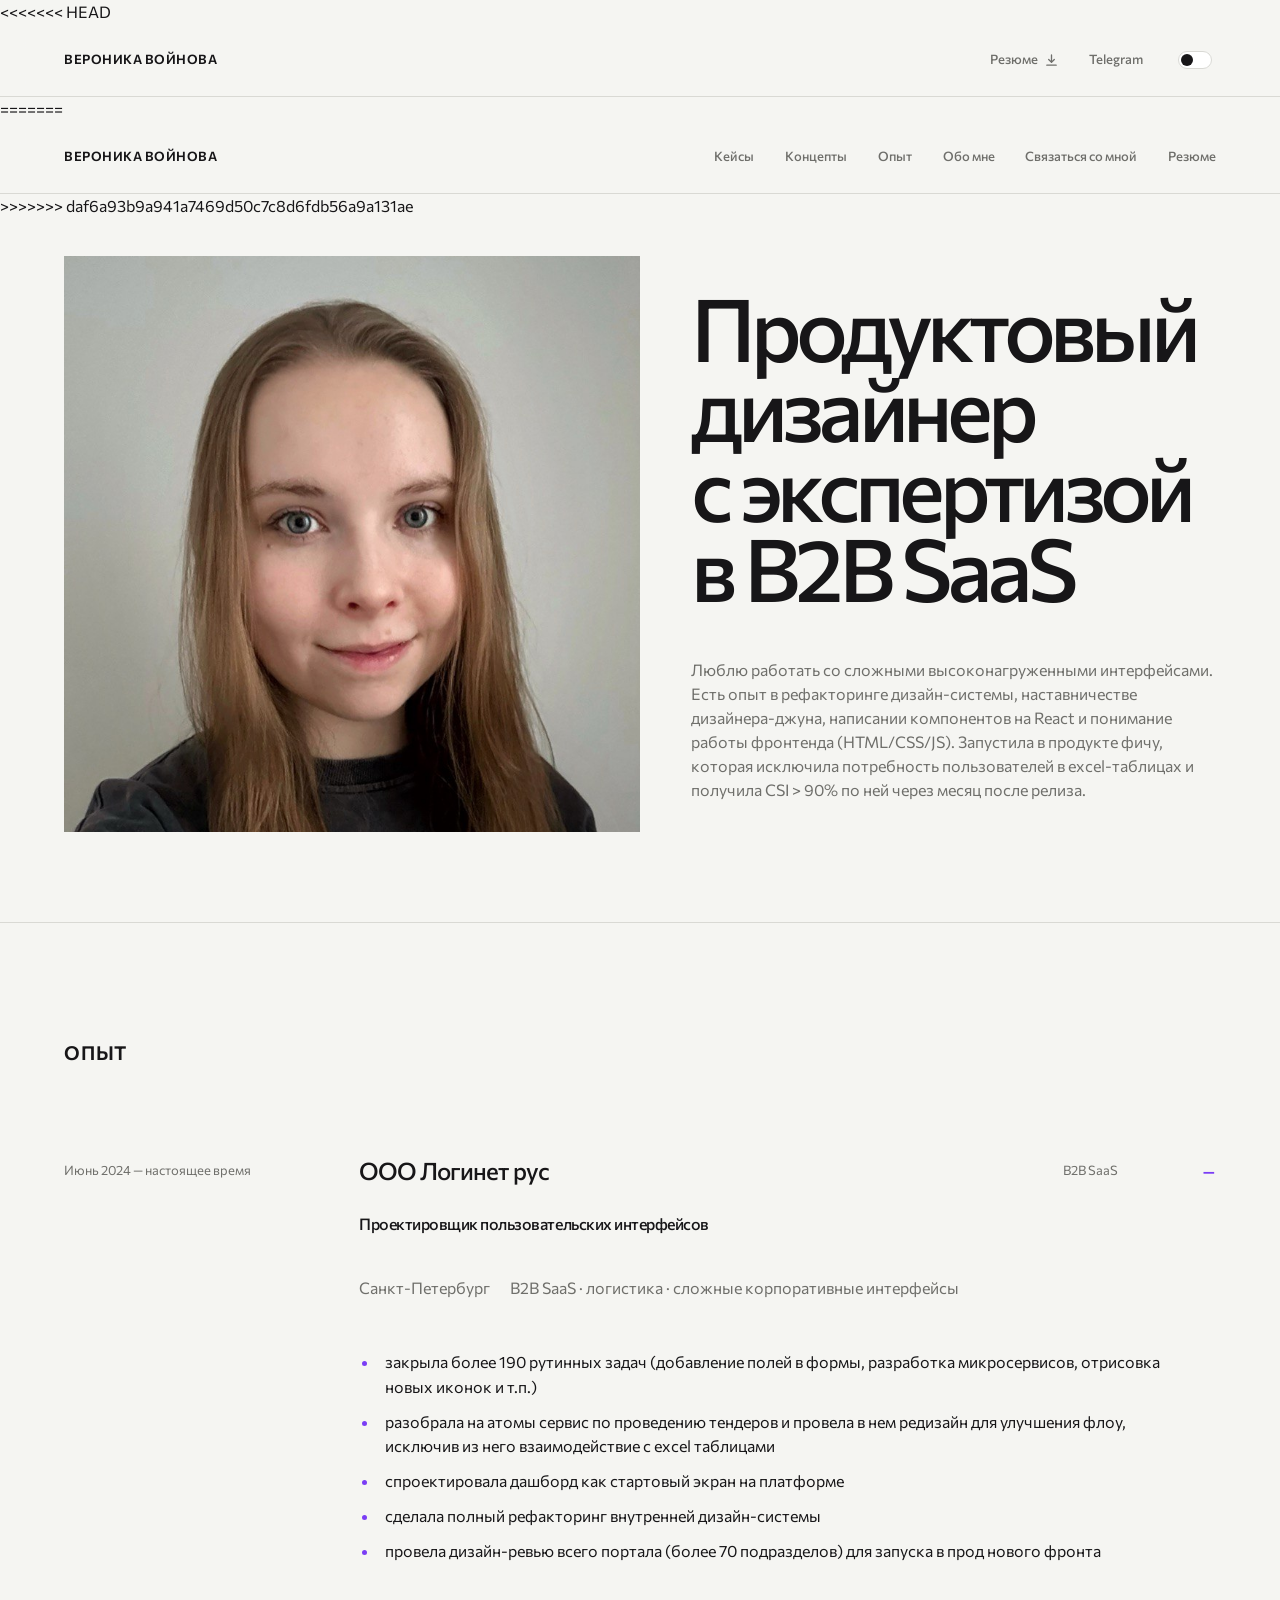
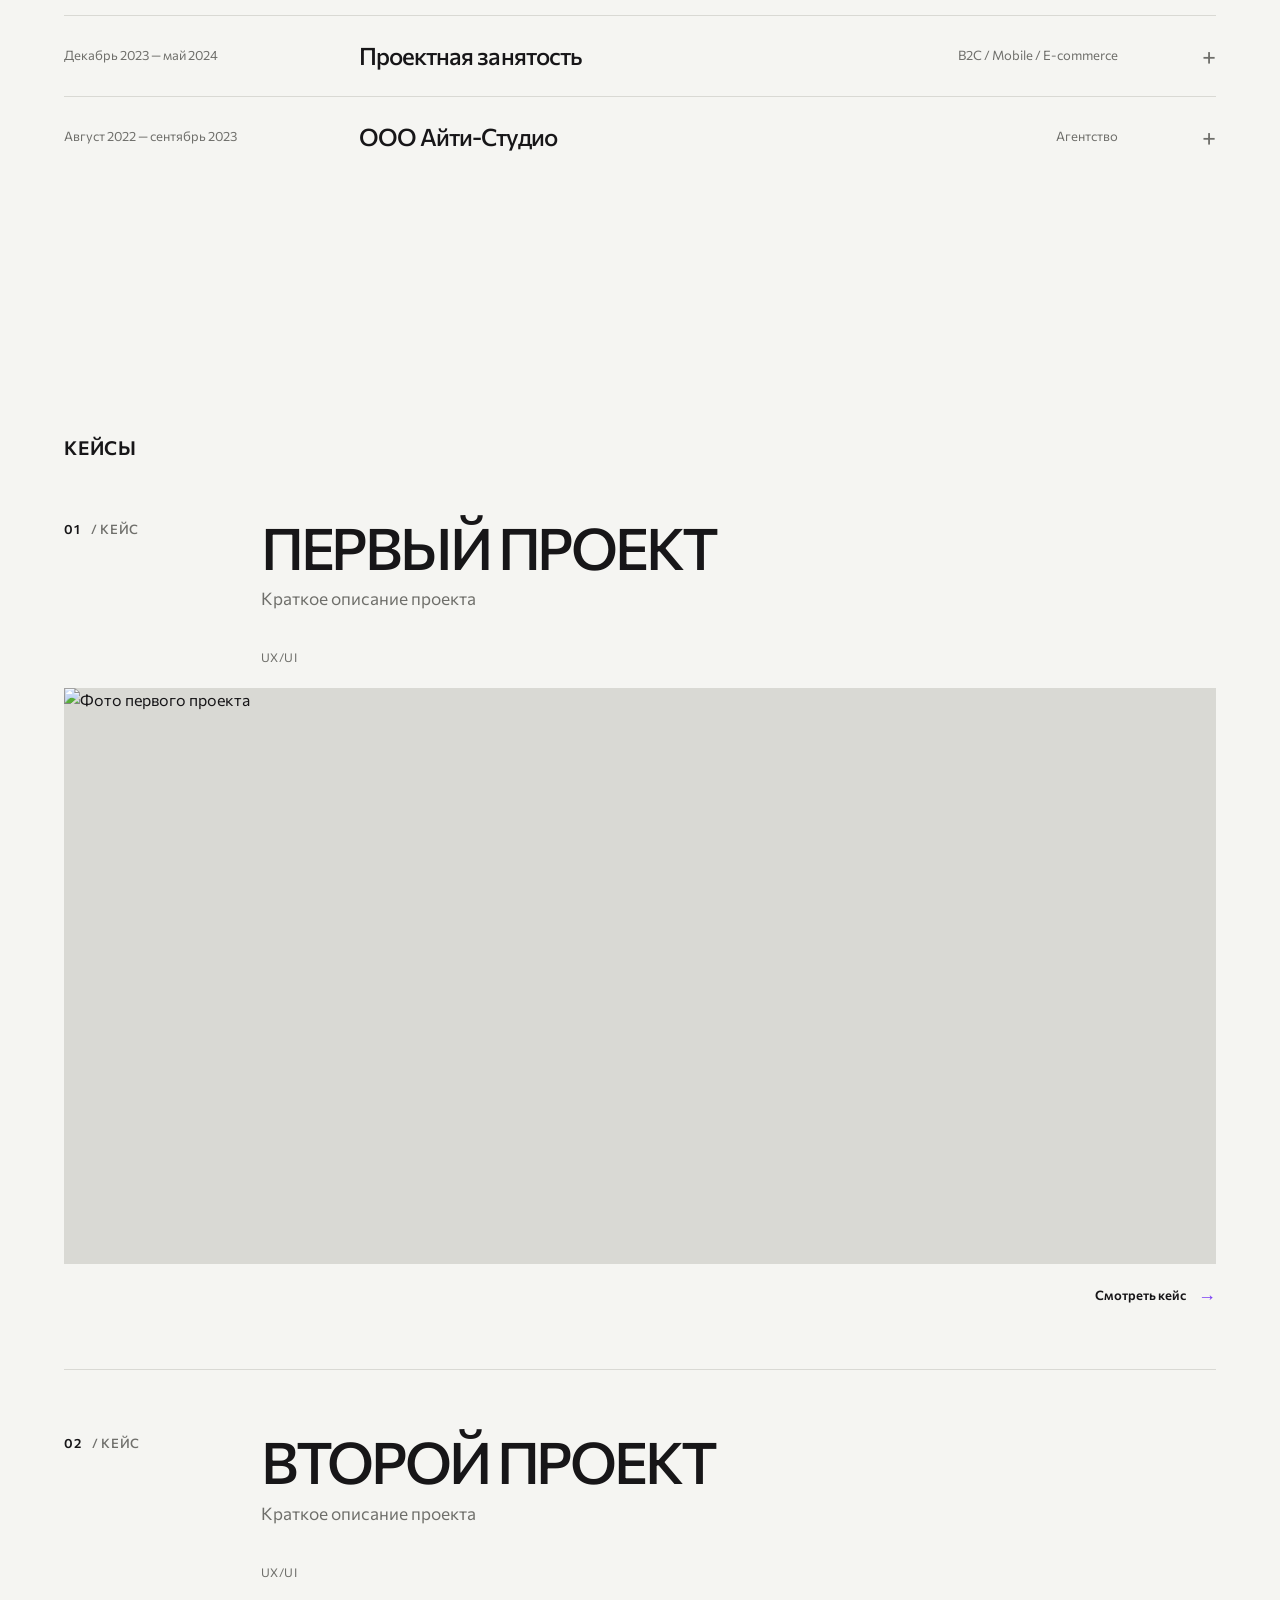
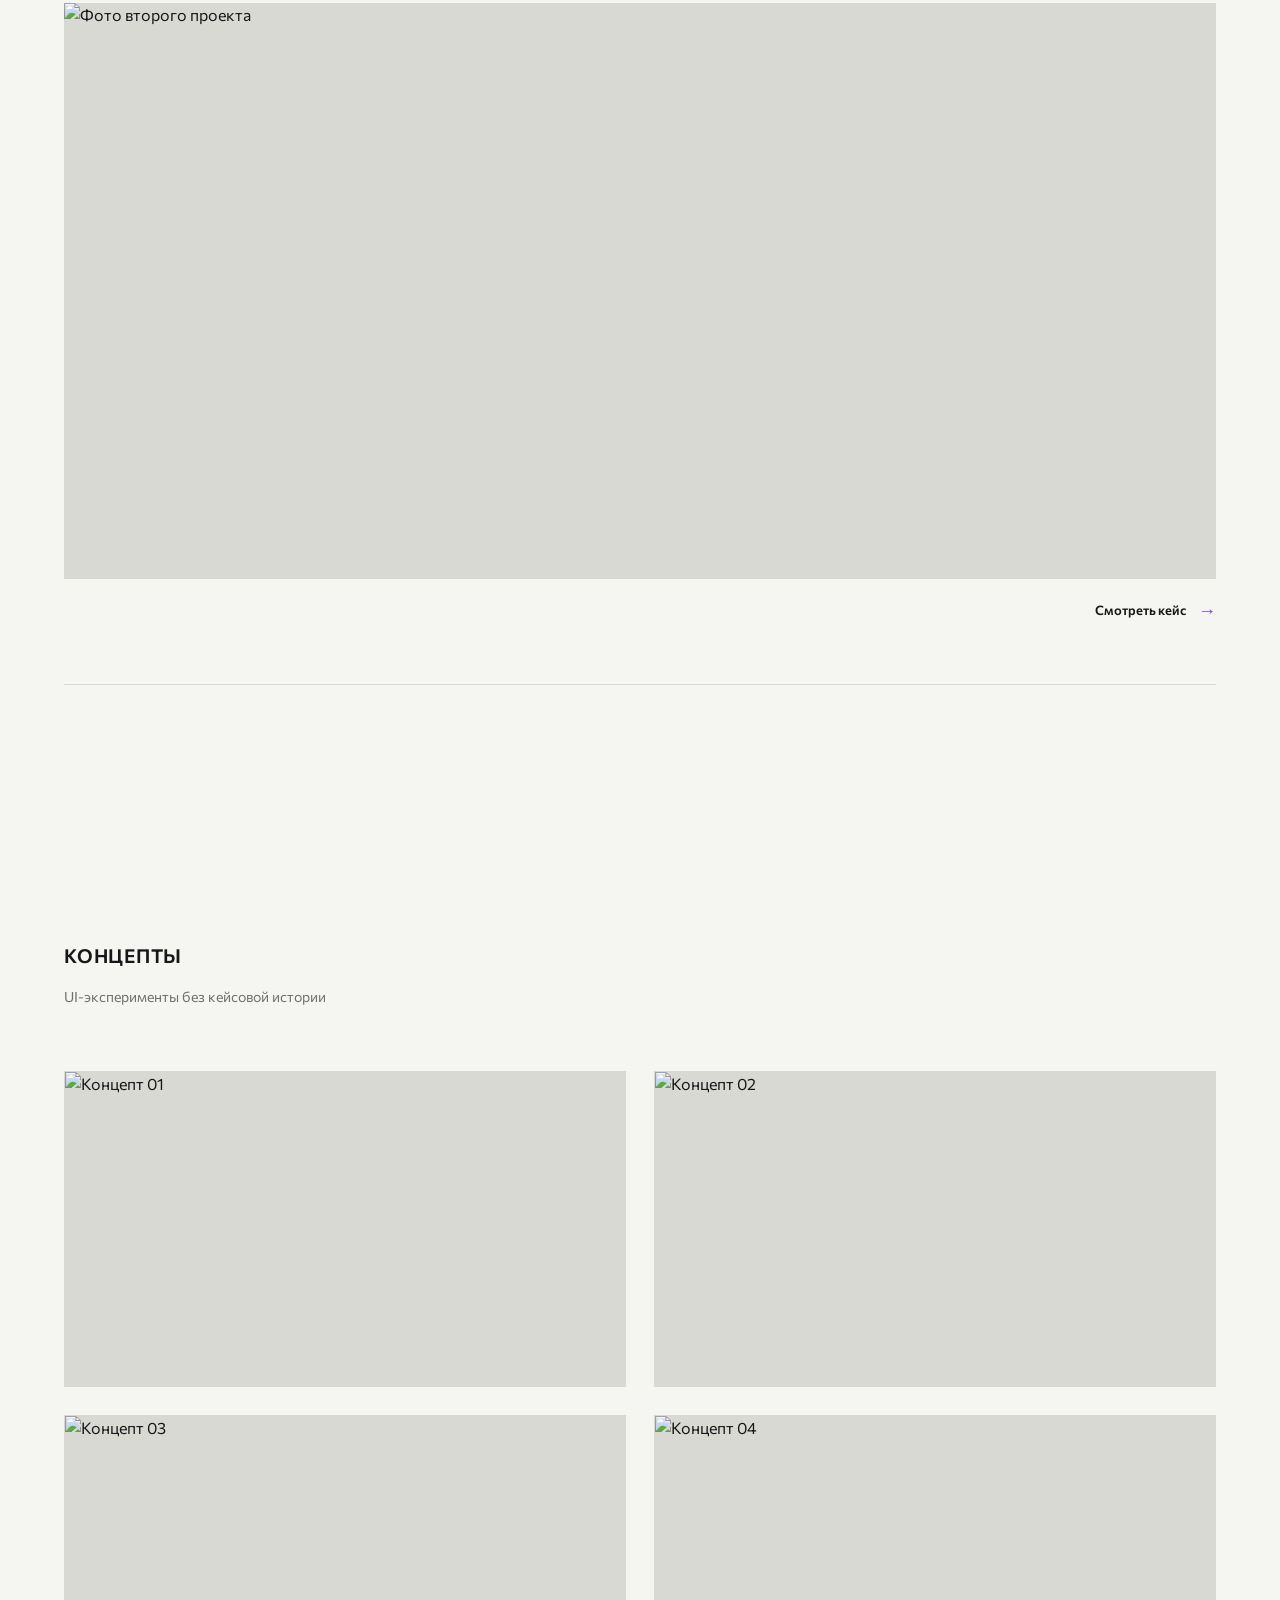
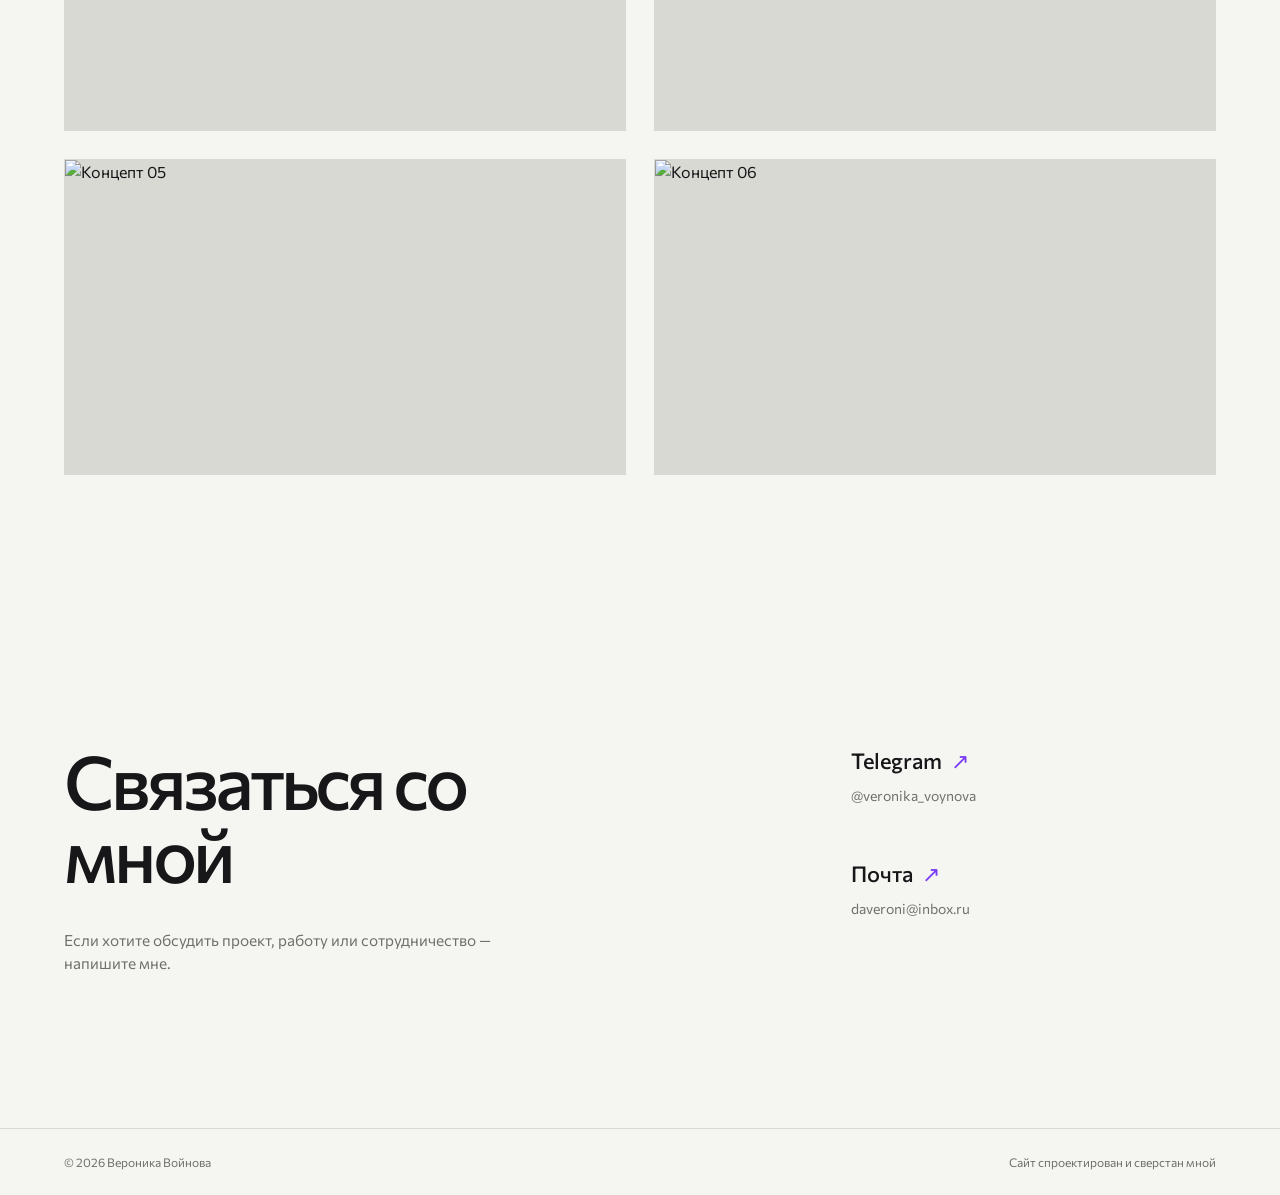
==== commit 4d43293f: "Merge branch 'main' of https://github.com/veronikavoynova/my-portfolio" ====
--- a/index.html
+++ b/index.html
@@ -20,6 +20,7 @@
 </head>
 <body>
 
+<<<<<<< HEAD
 <header class="header">
     <div class="container header-container">
       <a href="./" class="logo">Вероника Войнова</a>
@@ -32,6 +33,9 @@
       </nav>
     </div>
 </header>
+=======
+<div data-site-header data-root="./"></div>
+>>>>>>> daf6a93b9a941a7469d50c7c8d6fdb56a9a131ae
 
 <main>
 
@@ -428,13 +432,10 @@
   </section>
 </main>
 
-<footer class="site-footer">
-  <div class="container site-footer-content">
-    <p>© 2026 Вероника Войнова</p>
-    <p>Сайт спроектирован и сверстан мной</p>
-  </div>
-</footer>
-
+<div data-site-footer></div>
+
+<script src="js/header.js"></script>
+<script src="js/footer.js"></script>
 <script src="js/navigation.js"></script>
 <script src="js/home.js"></script>
 
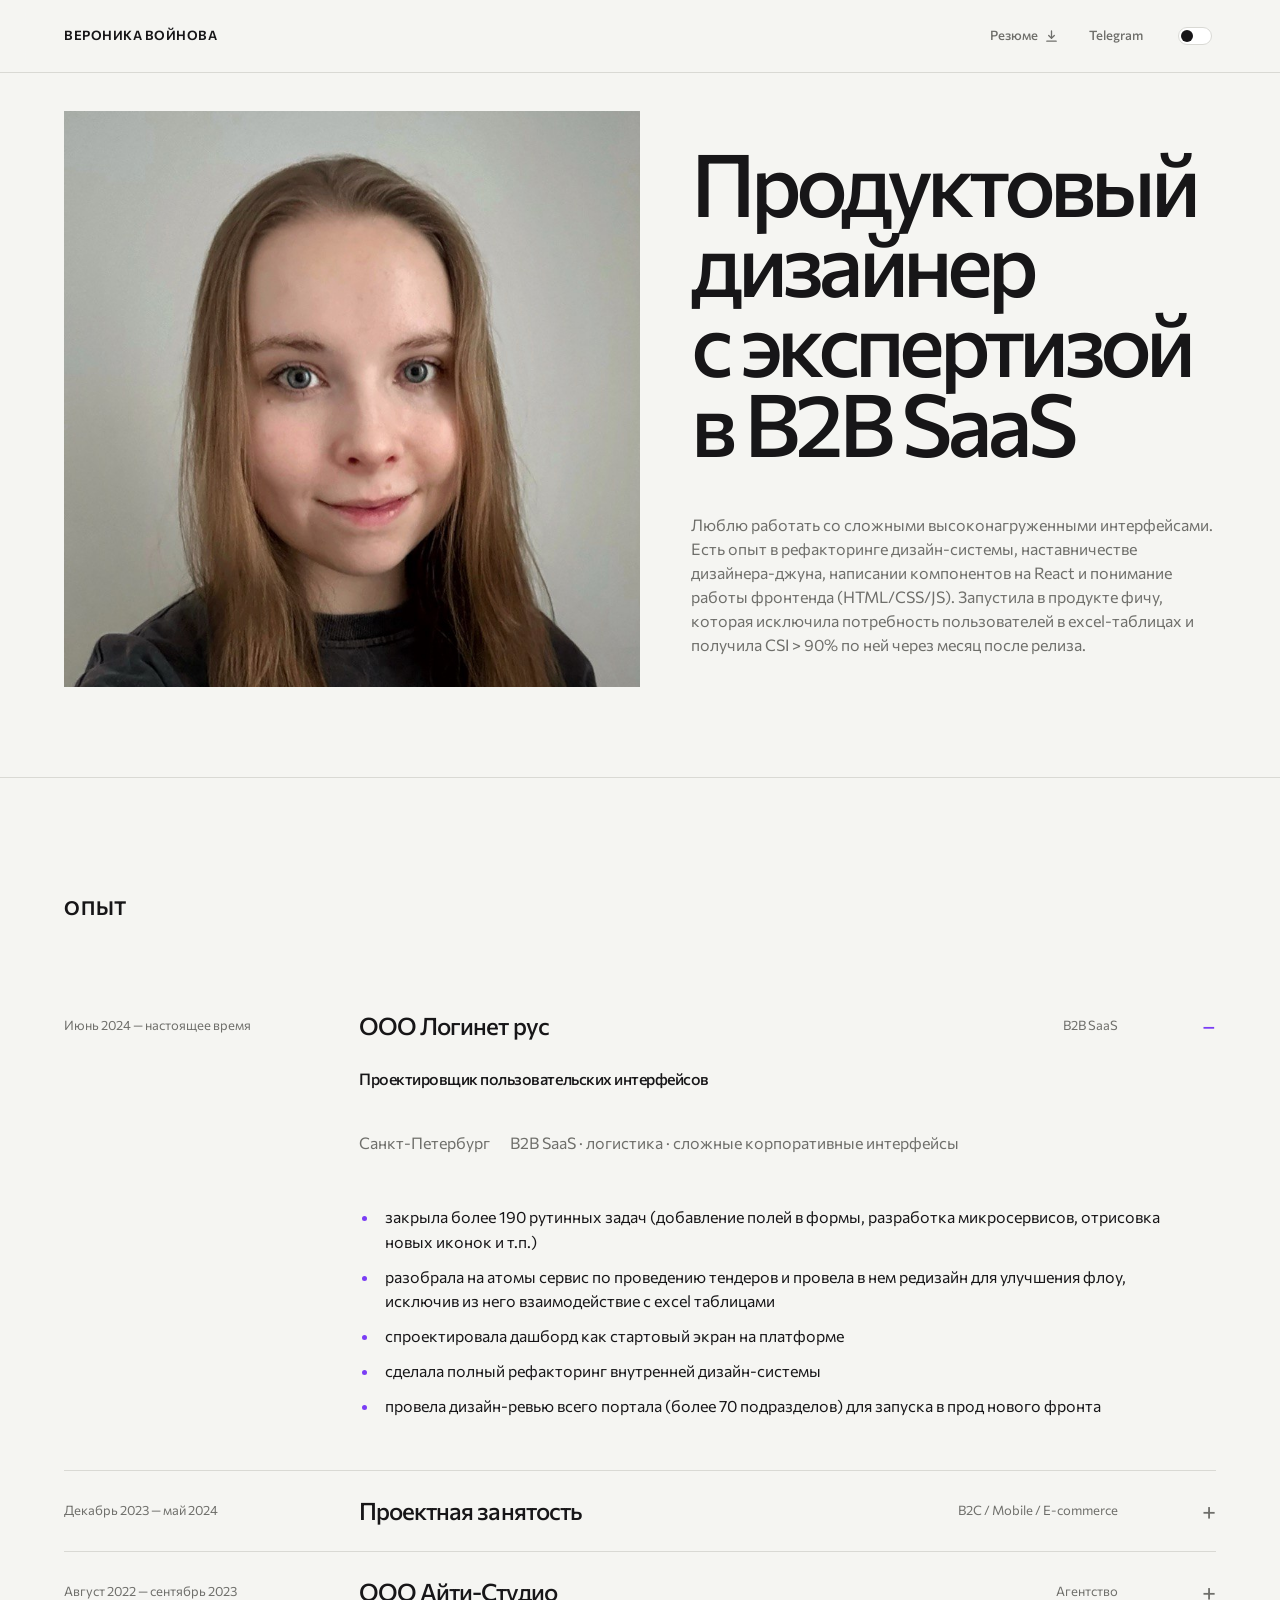
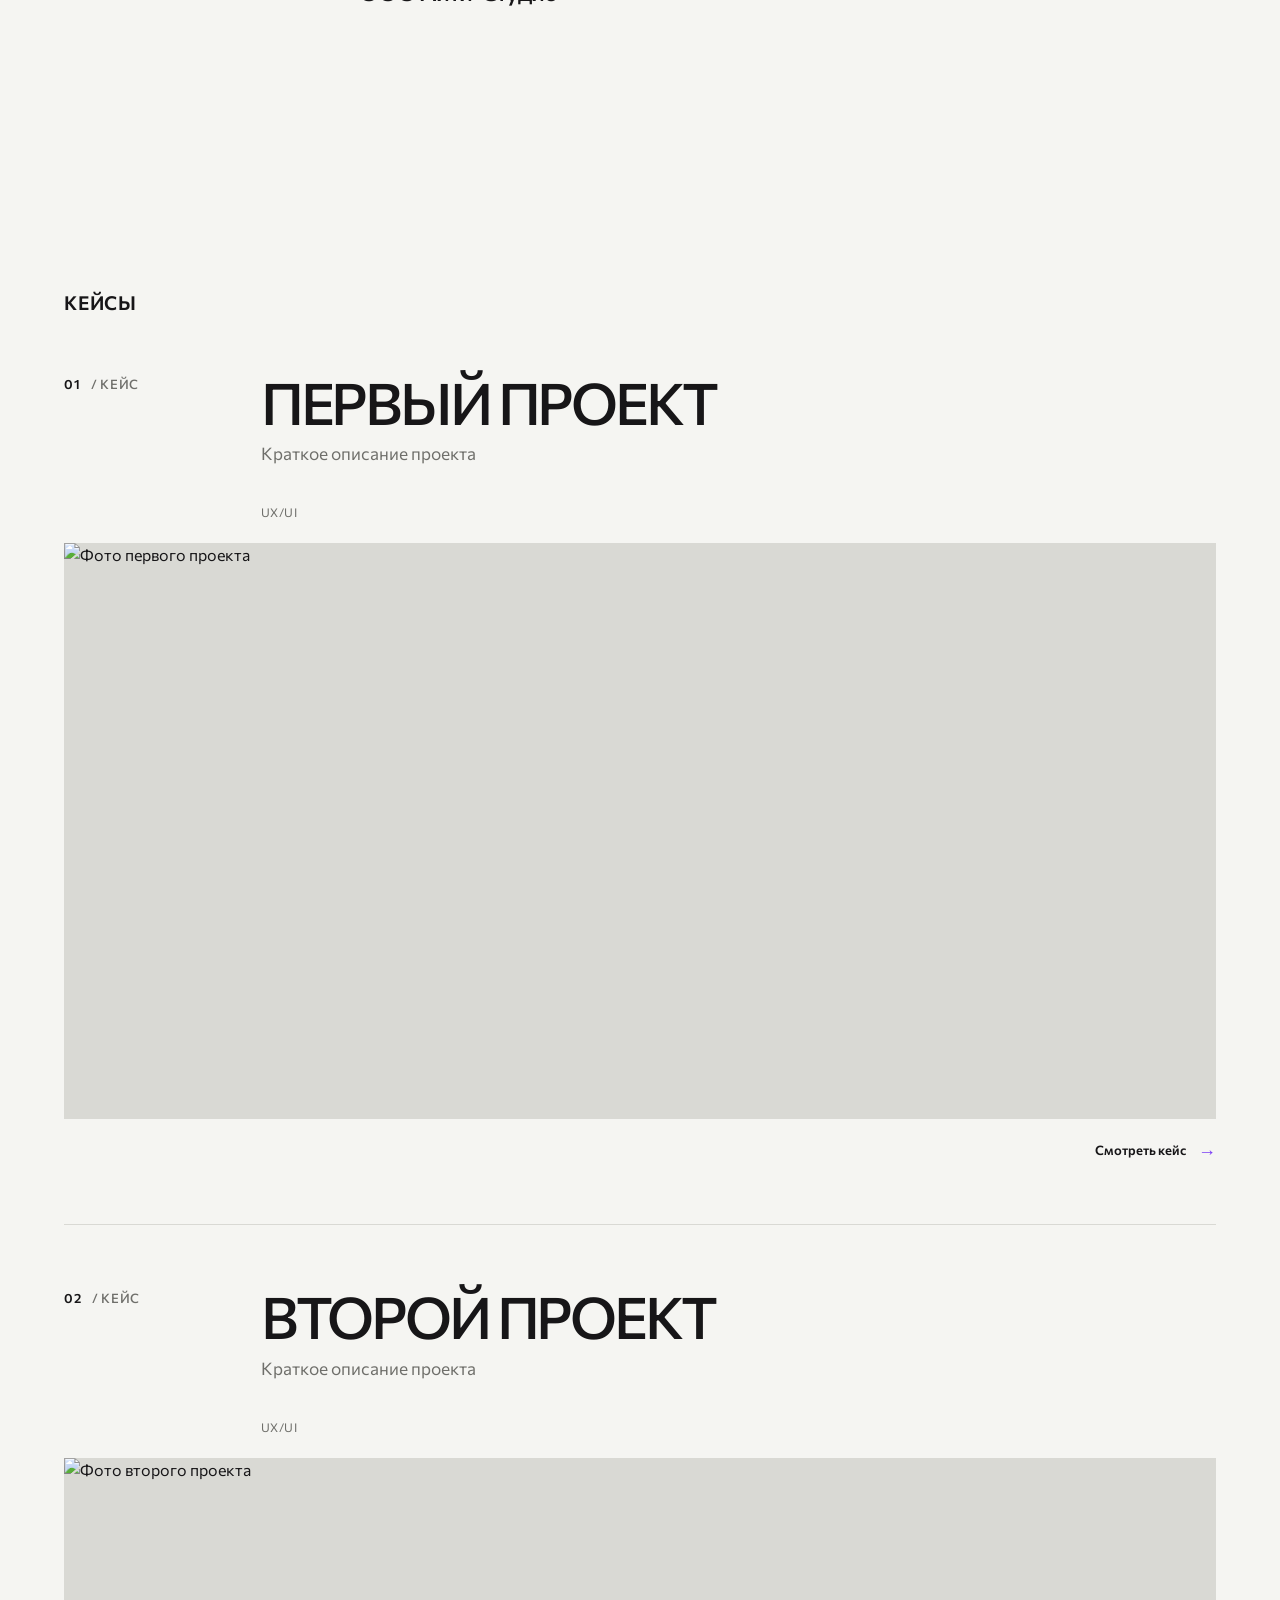
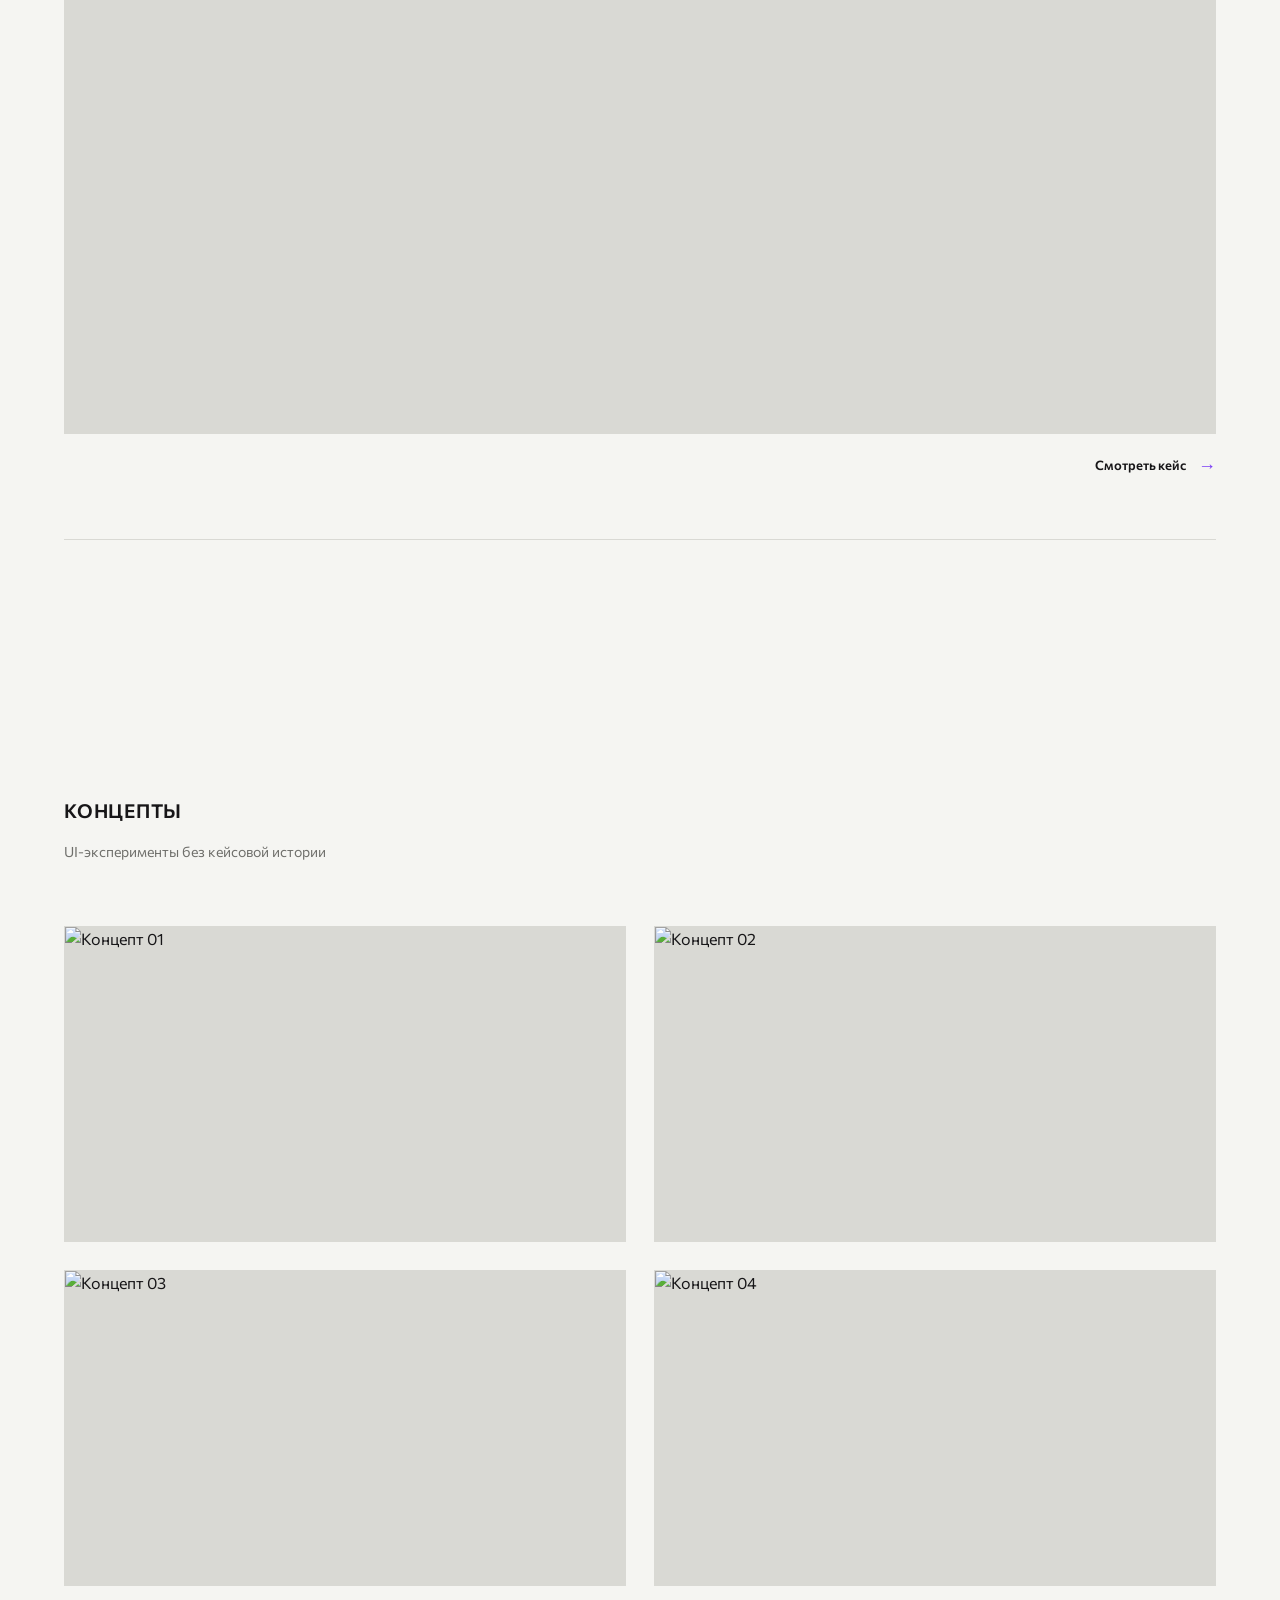
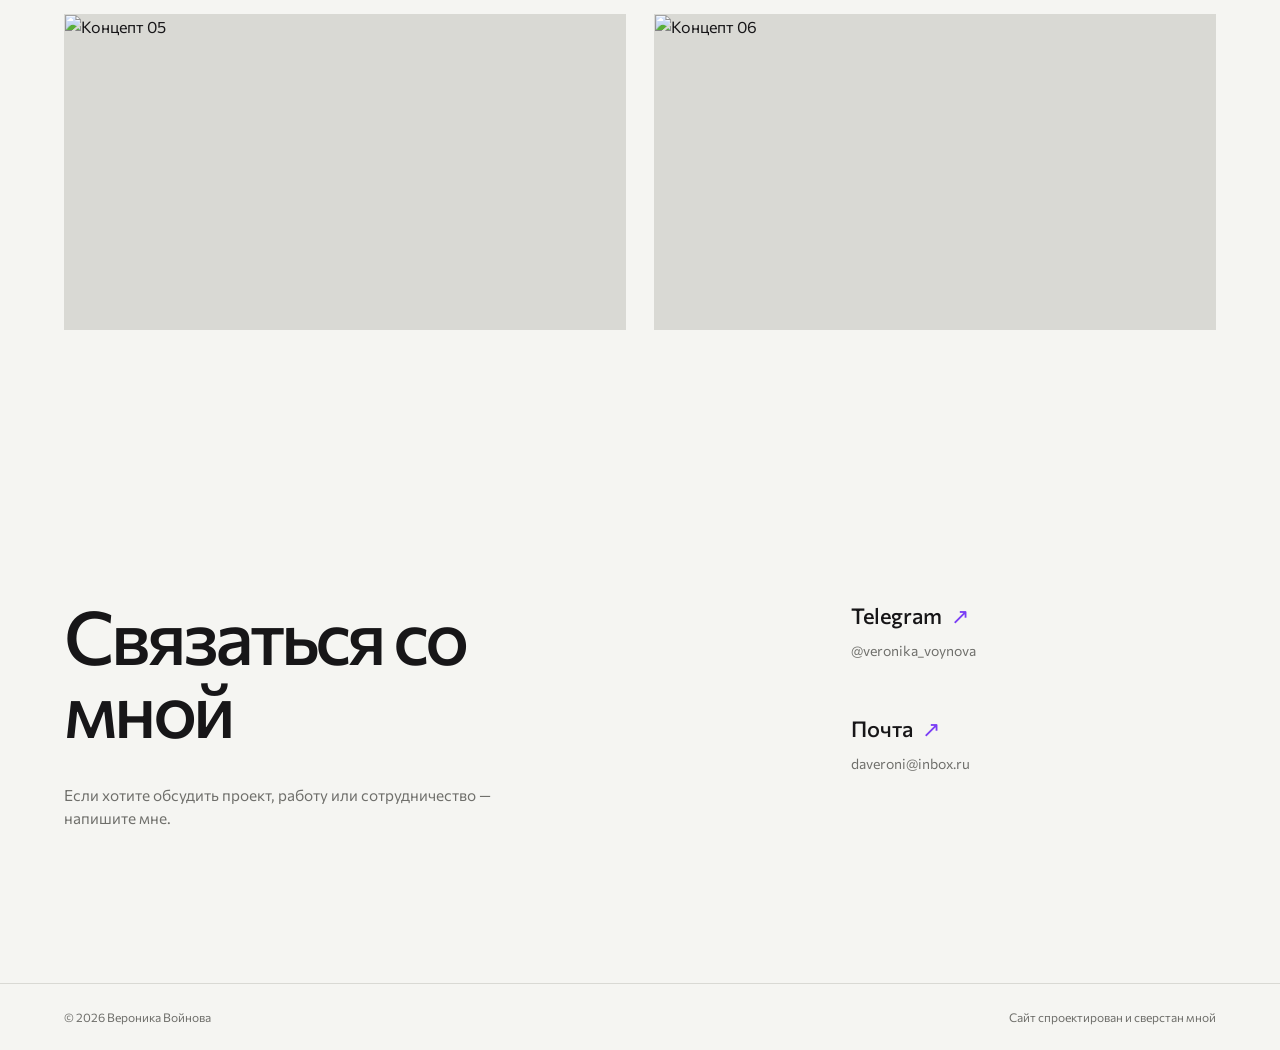
==== commit 6707d613: "Исправить конфликт компонентов сайта" ====
--- a/index.html
+++ b/index.html
@@ -20,22 +20,7 @@
 </head>
 <body>
 
-<<<<<<< HEAD
-<header class="header">
-    <div class="container header-container">
-      <a href="./" class="logo">Вероника Войнова</a>
-      <nav class="navigation" aria-label="Внешние ссылки и настройки">
-        <ul>
-        <li><a href="assets/documents/veronika-voynova-resume.pdf" class="menu-link resume-link" download aria-label="Скачать резюме Вероники Войновой">Резюме <svg aria-hidden="true" viewBox="0 0 16 16"><path d="M8 2v8m0 0 3-3m-3 3L5 7M3 13h10"/></svg></a></li>
-        <li><a href="https://t.me/veronika_voynova" class="menu-link" target="_blank" rel="noopener noreferrer">Telegram</a></li>
-        <li><button class="theme-toggle" type="button" aria-label="Включить тёмную тему" aria-pressed="false"><span class="theme-toggle-track" aria-hidden="true"><span></span></span></button></li>
-        </ul>
-      </nav>
-    </div>
-</header>
-=======
 <div data-site-header data-root="./"></div>
->>>>>>> daf6a93b9a941a7469d50c7c8d6fdb56a9a131ae
 
 <main>
 
